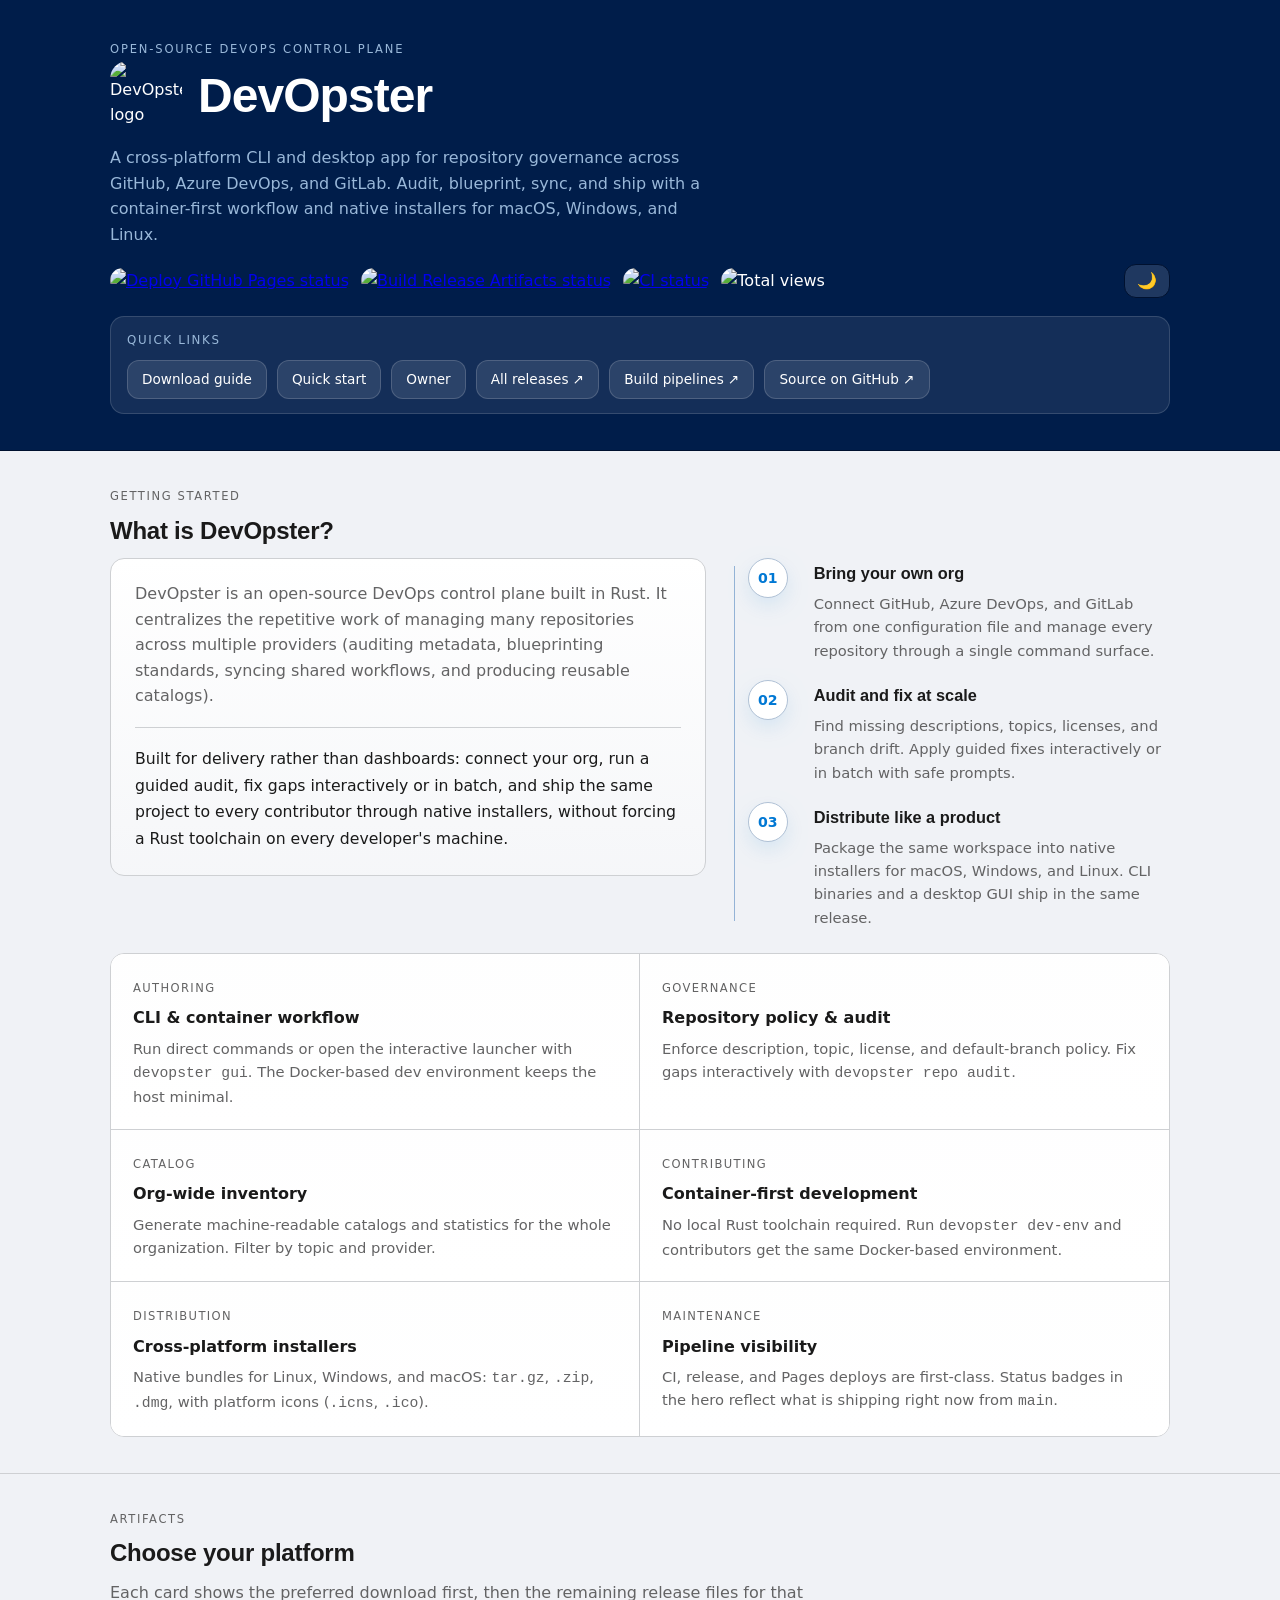
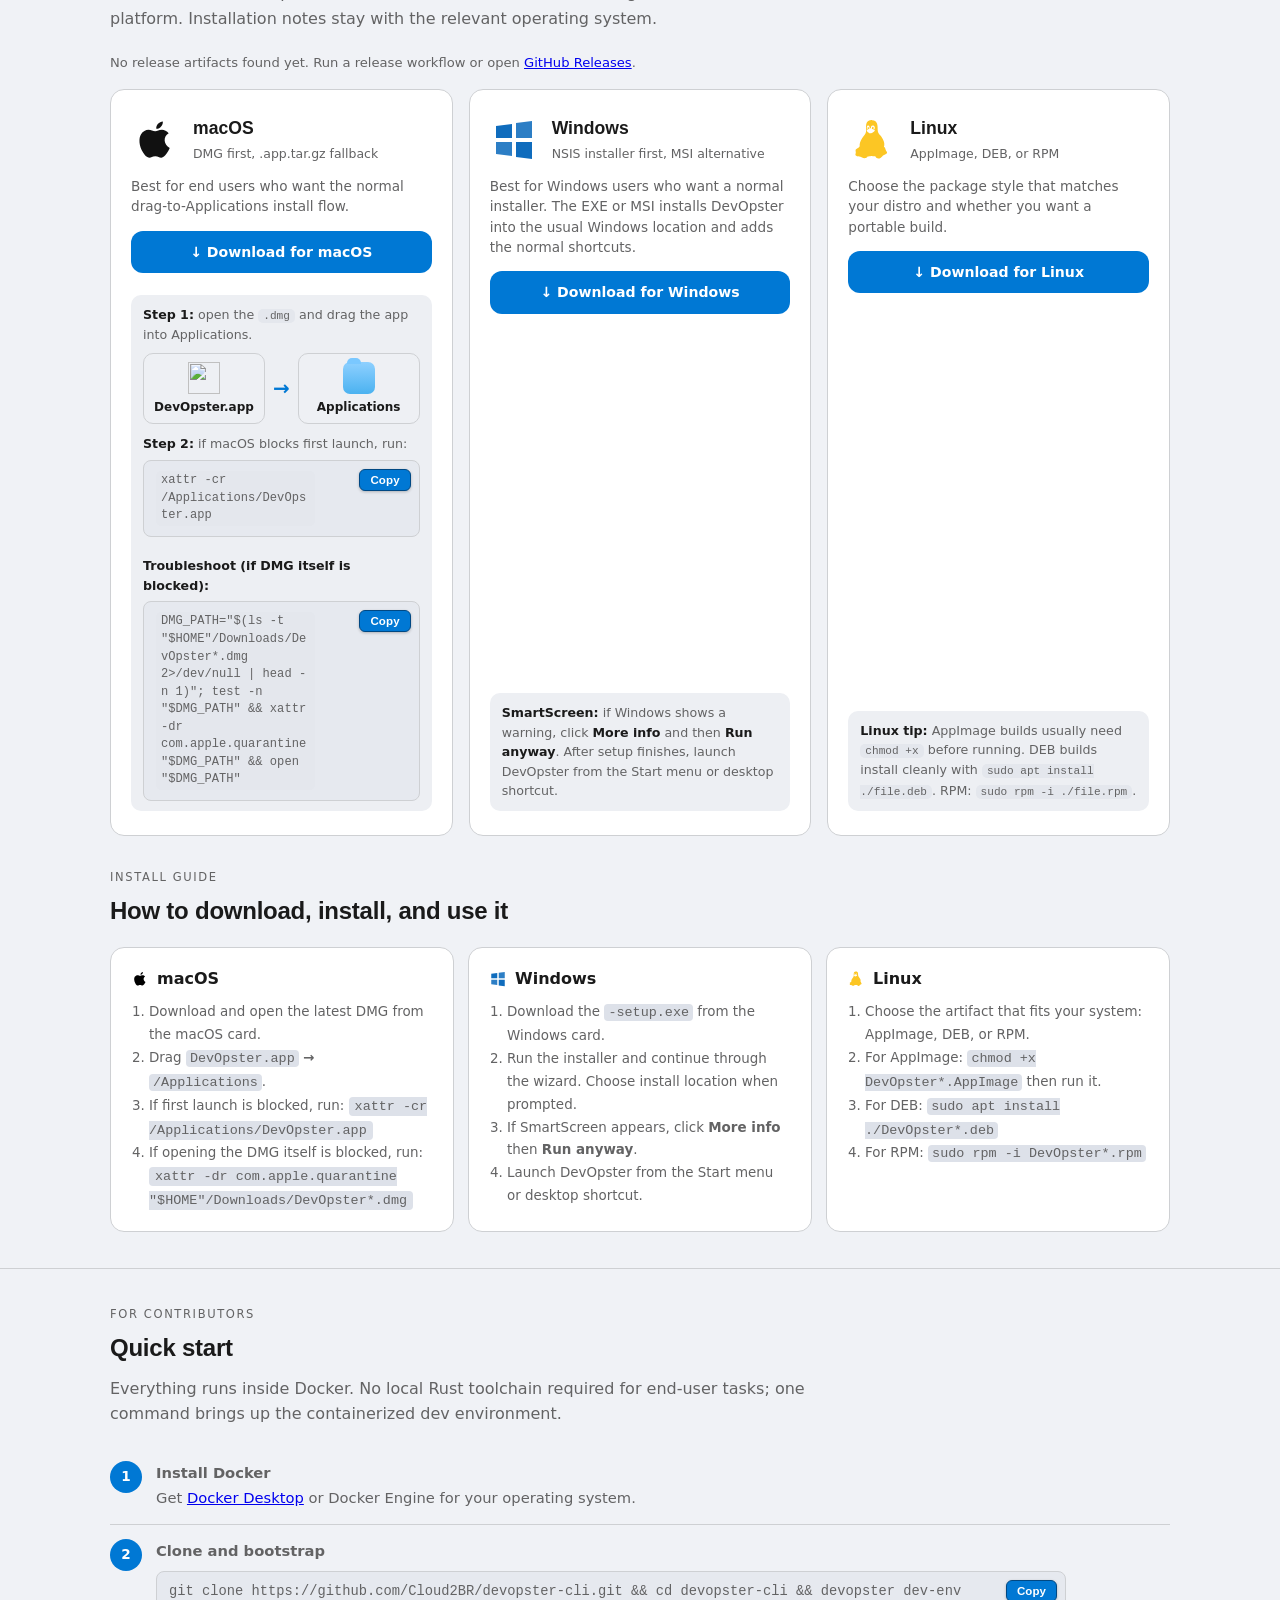
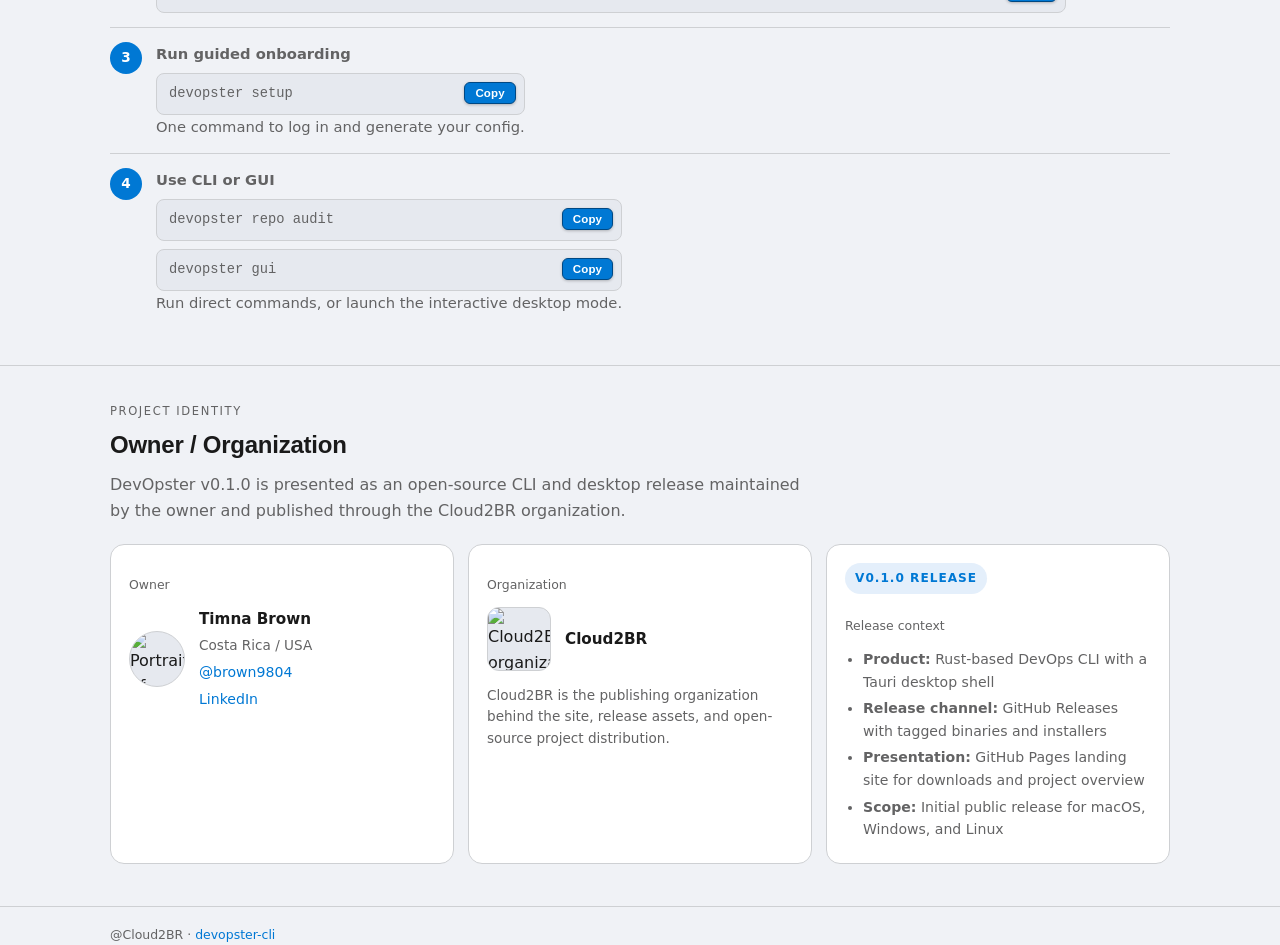
==== docs/index.html @ 37f13819 "docs(installer): prioritize drag-to-Applications flow with arrow and post-install xattr" ====
<!doctype html>
<html lang="en">
  <head>
    <meta charset="UTF-8" />
    <meta name="viewport" content="width=device-width, initial-scale=1.0" />
    <meta name="referrer" content="no-referrer" />
    <meta
      http-equiv="Content-Security-Policy"
      content="default-src 'self'; base-uri 'none'; object-src 'none';
               img-src 'self' https: data:; style-src 'self' 'unsafe-inline';
               script-src 'self' 'unsafe-inline'; connect-src 'self' https:;
               font-src 'self' https://fonts.gstatic.com; frame-ancestors 'none';
               upgrade-insecure-requests"
    />
    <title>DevOpster. Cross-platform DevOps CLI &amp; desktop app</title>
    <meta name="description" content="DevOpster is an open-source cross-platform CLI and desktop app for repository governance across GitHub, Azure DevOps, and GitLab. Audit, blueprint, sync, and ship from one container-first workflow." />
    <meta name="keywords" content="DevOpster, DevOps, CLI, Rust, Tauri, GitHub, Azure DevOps, GitLab, repository governance, Cloud2BR" />
    <meta name="author" content="Cloud2BR" />
    <meta name="theme-color" content="#001d4a" />
    <link rel="canonical" href="https://cloud2br.github.io/devopster-cli/" />

    <!-- Favicons (browser tab, bookmarks, search results) -->
    <link rel="icon" href="assets/icons/favicon.ico" sizes="any" />
    <link rel="icon" type="image/png" sizes="16x16" href="assets/icons/icon-16.png" />
    <link rel="icon" type="image/png" sizes="32x32" href="assets/icons/icon-32.png" />
    <link rel="icon" type="image/png" sizes="192x192" href="assets/icons/icon-192.png" />
    <link rel="icon" type="image/png" sizes="512x512" href="assets/icons/icon-512.png" />
    <link rel="apple-touch-icon" sizes="180x180" href="assets/icons/icon-180.png" />
    <link rel="manifest" href="site.webmanifest" />

    <!-- Open Graph (Facebook, LinkedIn, Slack, Discord, etc.) -->
    <meta property="og:type" content="website" />
    <meta property="og:site_name" content="DevOpster" />
    <meta property="og:title" content="DevOpster, cross-platform DevOps CLI &amp; desktop app" />
    <meta property="og:description" content="Open-source DevOps control plane for repository governance across GitHub, Azure DevOps, and GitLab. CLI + native desktop app." />
    <meta property="og:url" content="https://cloud2br.github.io/devopster-cli/" />
    <meta property="og:image" content="https://cloud2br.github.io/devopster-cli/assets/icons/og-image.png" />
    <meta property="og:image:width" content="1200" />
    <meta property="og:image:height" content="630" />
    <meta property="og:image:alt" content="DevOpster (red lobster mark on deep navy with title and tagline)" />

    <!-- Twitter / X card -->
    <meta name="twitter:card" content="summary_large_image" />
    <meta name="twitter:title" content="DevOpster, cross-platform DevOps CLI &amp; desktop app" />
    <meta name="twitter:description" content="Open-source DevOps control plane for GitHub, Azure DevOps, and GitLab. CLI + native desktop app." />
    <meta name="twitter:image" content="https://cloud2br.github.io/devopster-cli/assets/icons/og-image.png" />

    <link rel="preconnect" href="https://fonts.googleapis.com" />
    <link rel="preconnect" href="https://fonts.gstatic.com" crossorigin />
    <link
      href="https://fonts.googleapis.com/css2?family=Space+Grotesk:wght@400;500;700&family=IBM+Plex+Sans:wght@400;500;600&display=swap"
      rel="stylesheet"
    />
    <script>
      (function () {
        try {
          if (localStorage.getItem('devopsterTheme') === 'dark')
            document.documentElement.setAttribute('data-theme', 'dark');
        } catch (e) {}
      })();
    </script>
    <style>
      /* ── Light theme (default) ── */
      :root {
        color-scheme: light;
        --bg: #f0f2f6;
        --fg: #1a1a1a;
        --link: #0078d4;
        --muted: color-mix(in oklab, var(--fg) 62%, var(--bg));
        --border: color-mix(in oklab, var(--fg) 14%, var(--bg));
        --surface: #e6e9ef;
        --surface2: #dde1e9;
        --card: #ffffff;
        --radius: 12px;
        --radius-lg: 14px;
        --focus: color-mix(in oklab, var(--link) 55%, var(--bg));

        /* Hero, deep navy (DevOpster brand) */
        --hero-bg: #001d4a;
        --hero-fg: #ffffff;
        --hero-muted: #99b8d9;
        --hero-border: #00112f;
      }

      /* ── Dark theme ── */
      html[data-theme="dark"] {
        color-scheme: dark;
        --bg: #0d1117;
        --fg: #e6edf3;
        --link: #58a6ff;
        --border: #30363d;
        --surface: #161b22;
        --surface2: #21262d;
        --card: #161b22;

        --hero-bg: #161b22;
        --hero-fg: #e6edf3;
        --hero-muted: #8b949e;
        --hero-border: #30363d;
      }

      * { box-sizing: border-box; }
      html, body { height: 100%; }

      body {
        margin: 0;
        font-family: "IBM Plex Sans", system-ui, -apple-system, sans-serif;
        background: var(--bg);
        color: var(--fg);
        line-height: 1.6;
      }

      /* ── Layout ── */
      .container {
        max-width: 1100px;
        margin: 0 auto;
        padding: 0 20px;
      }

      /* ── Hero ── */
      .hero {
        background: var(--hero-bg);
        color: var(--hero-fg);
        border-bottom: 1px solid var(--hero-border);
        padding: 40px 0 36px;
      }
      .hero-inner {
        display: flex;
        align-items: center;
        justify-content: space-between;
        gap: 16px;
        flex-wrap: wrap;
      }
      .hero .eyebrow {
        margin: 0;
        text-transform: uppercase;
        letter-spacing: 0.16em;
        font-size: 0.72rem;
        color: var(--hero-muted);
      }
      .hero h1 {
        font-family: "Space Grotesk", sans-serif;
        margin: 8px 0 0;
        font-size: clamp(2rem, 5vw, 3rem);
        letter-spacing: -0.02em;
      }
      .hero-copy {
        margin: 10px 0 0;
        max-width: 60ch;
        color: var(--hero-muted);
        line-height: 1.6;
      }
      .hero-bar {
        display: flex;
        align-items: center;
        gap: 12px;
        margin-top: 16px;
        flex-wrap: wrap;
      }
      .hero-bar .badge-link img {
        height: 18px;
        border-radius: 999px;
      }
      .hero-control-panel {
        margin-top: 18px;
        padding: 14px 16px;
        border: 1px solid color-mix(in oklab, var(--hero-fg) 14%, transparent);
        border-radius: var(--radius-lg);
        background: color-mix(in oklab, var(--hero-fg) 8%, transparent);
      }
      .hero-control-label {
        margin: 0 0 10px;
        font-size: 0.74rem;
        text-transform: uppercase;
        letter-spacing: 0.14em;
        color: var(--hero-muted);
      }
      .hero-control-links {
        display: flex;
        gap: 10px;
        flex-wrap: wrap;
      }
      .hero-control-link {
        display: inline-flex;
        align-items: center;
        gap: 4px;
        padding: 8px 14px;
        border: 1px solid color-mix(in oklab, var(--hero-fg) 16%, transparent);
        border-radius: var(--radius);
        background: color-mix(in oklab, var(--hero-fg) 10%, transparent);
        color: var(--hero-fg);
        text-decoration: none;
        font-weight: 500;
        font-size: 0.85rem;
        transition: border-color 140ms ease, background 140ms ease;
      }
      .hero-control-link:hover {
        border-color: color-mix(in oklab, var(--hero-fg) 32%, transparent);
        background: color-mix(in oklab, var(--hero-fg) 16%, transparent);
      }
      .hero-control-link:focus-visible {
        outline: 2px solid #ffffff;
        outline-offset: 3px;
      }
      .theme-toggle {
        padding: 8px 12px;
        border: 1px solid var(--hero-border);
        border-radius: var(--radius);
        background: color-mix(in oklab, var(--hero-fg) 12%, transparent);
        color: var(--hero-fg);
        cursor: pointer;
        font-size: 16px;
        line-height: 1;
        margin-left: auto;
      }
      .theme-toggle:hover {
        background: color-mix(in oklab, var(--hero-fg) 20%, transparent);
      }

      /* ── Sections ── */
      section { padding: 36px 0; }
      section + section { border-top: 1px solid var(--border); }
      .section-kicker {
        text-transform: uppercase;
        letter-spacing: 0.14em;
        font-size: 0.72rem;
        color: var(--muted);
        margin: 0 0 6px;
      }
      section h2 {
        font-family: "Space Grotesk", sans-serif;
        margin: 0 0 8px;
        font-size: 1.5rem;
        letter-spacing: -0.01em;
      }
      section h3 {
        font-family: "Space Grotesk", sans-serif;
        margin: 20px 0 6px;
        font-size: 1.1rem;
      }
      .section-copy {
        color: var(--muted);
        max-width: 70ch;
        margin: 0 0 20px;
      }

      /* ── Capability list ── */
      .story-shell {
        display: grid;
        grid-template-columns: minmax(0, 1.15fr) minmax(300px, 0.85fr);
        gap: 24px;
        align-items: start;
        margin-bottom: 24px;
      }
      .story-intro {
        border: 1px solid var(--border);
        border-radius: var(--radius-lg);
        background: linear-gradient(180deg, var(--card), color-mix(in oklab, var(--surface) 38%, var(--card)));
        padding: 22px 24px;
      }
      .story-copy { margin: 0; max-width: none; font-size: 1rem; }
      .story-emphasis {
        margin: 18px 0 0;
        padding-top: 18px;
        border-top: 1px solid var(--border);
        color: var(--fg);
        font-size: 0.98rem;
        line-height: 1.7;
      }
      .story-rail {
        position: relative;
        display: grid;
        gap: 18px;
        padding-left: 18px;
      }
      .story-rail::before {
        content: "";
        position: absolute;
        left: 4px;
        top: 8px;
        bottom: 8px;
        width: 1px;
        background: color-mix(in oklab, var(--link) 35%, var(--border));
      }
      .story-step {
        display: grid;
        grid-template-columns: 52px minmax(0, 1fr);
        gap: 14px;
        align-items: start;
      }
      .story-step-number {
        position: relative;
        z-index: 1;
        width: 40px;
        height: 40px;
        border-radius: 999px;
        display: inline-flex;
        align-items: center;
        justify-content: center;
        background: var(--card);
        border: 1px solid color-mix(in oklab, var(--link) 18%, var(--border));
        color: var(--link);
        font-weight: 700;
        font-size: 0.88rem;
        box-shadow: 0 8px 18px color-mix(in oklab, var(--link) 10%, transparent);
      }
      .story-step h3 {
        margin: 2px 0 6px;
        font-family: "Space Grotesk", sans-serif;
        font-size: 1.02rem;
      }
      .story-step p {
        margin: 0;
        color: var(--muted);
        font-size: 0.92rem;
        line-height: 1.58;
      }
      .capability-ledger {
        display: grid;
        grid-template-columns: repeat(2, minmax(0, 1fr));
        border: 1px solid var(--border);
        border-radius: var(--radius-lg);
        background: var(--card);
        overflow: hidden;
      }
      .ledger-item {
        padding: 20px 22px;
        min-width: 0;
        background: linear-gradient(180deg, color-mix(in oklab, var(--card) 96%, var(--surface)), var(--card));
      }
      .ledger-item:nth-child(odd) { border-right: 1px solid var(--border); }
      .ledger-item:nth-child(n+3) { border-top: 1px solid var(--border); }
      .ledger-kicker {
        display: inline-block;
        margin-bottom: 8px;
        font-size: 0.72rem;
        text-transform: uppercase;
        letter-spacing: 0.12em;
        color: var(--muted);
      }
      .ledger-item strong { display: block; font-size: 1rem; margin-bottom: 6px; }
      .ledger-item p {
        margin: 0;
        color: var(--muted);
        font-size: 0.92rem;
        line-height: 1.58;
      }

      /* ── Getting started steps ── */
      .steps {
        counter-reset: step;
        list-style: none;
        padding: 0;
        margin: 0;
      }
      .steps li {
        counter-increment: step;
        display: flex;
        gap: 14px;
        align-items: flex-start;
        padding: 14px 0;
      }
      .steps li + li { border-top: 1px solid var(--border); }
      .steps li::before {
        content: counter(step);
        flex-shrink: 0;
        width: 32px;
        height: 32px;
        display: flex;
        align-items: center;
        justify-content: center;
        border-radius: 999px;
        background: var(--link);
        color: #fff;
        font-weight: 700;
        font-size: 0.85rem;
      }
      .step-content strong { display: block; margin-bottom: 2px; }
      .step-content { color: var(--muted); font-size: 0.92rem; }
      .step-content code {
        background: var(--surface);
        padding: 2px 6px;
        border-radius: 6px;
        font-size: 0.88em;
      }

      /* Copy-command block */
      .copy-cmd {
        position: relative;
        margin-top: 8px;
        width: 100%;
        max-width: 100%;
        box-sizing: border-box;
        background: var(--surface);
        border: 1px solid var(--border);
        border-radius: 8px;
        padding: 10px 104px 10px 12px;
        font-family: "JetBrains Mono", ui-monospace, SFMono-Regular, Menlo, Consolas, monospace;
        font-size: 0.86rem;
        line-height: 1.45;
        color: var(--ink);
        overflow: hidden;
        white-space: normal;
      }
      .copy-cmd code {
        background: transparent;
        padding: 0;
        font: inherit;
        color: inherit;
        white-space: normal;
        overflow-wrap: anywhere;
        word-break: break-word;
      }
      .copy-cmd .copy-btn {
        position: absolute;
        top: 8px;
        right: 8px;
        z-index: 2;
        background: var(--link);
        color: #ffffff;
        border: 1px solid color-mix(in oklab, var(--link) 70%, #000);
        box-shadow: 0 1px 3px rgba(0, 0, 0, 0.24);
        padding: 4px 10px;
        font-size: 0.72rem;
        font-weight: 600;
        letter-spacing: 0.01em;
        border-radius: 6px;
        cursor: pointer;
        transition: background 0.15s ease, border-color 0.15s ease;
      }
      .copy-cmd .copy-btn:hover { background: var(--accent, #e31b23); border-color: color-mix(in oklab, var(--accent, #e31b23) 72%, #000); color: #fff; }
      .copy-cmd .copy-btn.copied { background: #1f8a3d; color: #fff; }

      /* ── Download section ── */
      .platform-grid {
        display: grid;
        grid-template-columns: repeat(3, minmax(0, 1fr));
        gap: 16px;
      }
      .platform-grid > * { min-width: 0; }
      .platform-card {
        border: 1px solid var(--border);
        border-radius: var(--radius-lg);
        background: var(--card);
        padding: 24px 20px;
        text-align: left;
        color: var(--fg);
        display: flex;
        flex-direction: column;
        min-width: 0;
        transition: border-color 140ms ease, box-shadow 140ms ease;
      }
      .platform-card:hover {
        border-color: var(--link);
        box-shadow: 0 4px 16px color-mix(in oklab, var(--link) 18%, transparent);
      }
      .platform-card-header {
        display: flex;
        align-items: flex-start;
        gap: 14px;
        margin-bottom: 12px;
      }
      .platform-icon {
        width: 48px;
        height: 48px;
        flex-shrink: 0;
        display: flex;
        align-items: center;
        justify-content: center;
        margin-top: 2px;
      }
      .platform-icon svg { width: 100%; height: 100%; display: block; }
      .platform-icon img { width: 100%; height: 100%; display: block; object-fit: contain; }
      .platform-icon--macos { color: #111111; }
      .platform-icon--windows { color: #0f6cbd; }
      .platform-icon--linux { color: #fcc624; }
      .inline-platform-icon {
        width: 18px;
        height: 18px;
        display: inline-flex;
        align-items: center;
        justify-content: center;
        flex-shrink: 0;
      }
      .inline-platform-icon svg,
      .inline-platform-icon img {
        width: 100%;
        height: 100%;
        display: block;
        object-fit: contain;
      }
      .inline-platform-icon--macos { color: #000000; }
      .inline-platform-icon--windows { color: #0f6cbd; }
      .inline-platform-icon--linux { color: #fcc624; }
      .drag-flow {
        margin: 8px 0 10px;
        display: grid;
        grid-template-columns: minmax(0, 1fr) auto minmax(0, 1fr);
        gap: 8px;
        align-items: center;
      }
      .drag-node {
        border: 1px solid var(--border);
        border-radius: 10px;
        background: color-mix(in oklab, var(--surface) 68%, var(--card));
        padding: 8px;
        text-align: center;
      }
      .drag-node img,
      .drag-node .drag-folder {
        width: 32px;
        height: 32px;
        margin: 0 auto 6px;
        display: block;
      }
      .drag-folder {
        border-radius: 7px;
        background: linear-gradient(180deg, #8ed0ff 0%, #4bb2f0 100%);
        position: relative;
      }
      .drag-folder::before {
        content: "";
        position: absolute;
        top: -4px;
        left: 4px;
        width: 14px;
        height: 6px;
        border-radius: 5px 5px 0 0;
        background: #7ac8ff;
      }
      .drag-label {
        display: block;
        color: var(--fg);
        font-size: 0.75rem;
        font-weight: 600;
        line-height: 1.3;
      }
      .drag-arrow {
        font-size: 1.25rem;
        color: var(--link);
        font-weight: 700;
        user-select: none;
      }
      .platform-card-title { flex: 1; min-width: 0; }
      .platform-card-title h3 { margin: 0 0 2px; font-size: 1.1rem; }
      .platform-subtitle {
        color: var(--muted);
        font-size: 0.78rem;
        margin: 0;
        font-weight: 500;
      }
      .platform-desc {
        color: var(--muted);
        font-size: 0.85rem;
        margin: 0 0 14px;
        line-height: 1.5;
      }
      .download-label {
        display: flex;
        align-items: center;
        justify-content: center;
        gap: 6px;
        padding: 10px 16px;
        border-radius: var(--radius);
        background: var(--link);
        color: #ffffff;
        font-weight: 600;
        font-size: 0.88rem;
        text-decoration: none;
        width: 100%;
        box-sizing: border-box;
        margin-bottom: 10px;
      }
      .download-label:focus-visible {
        outline: 2px solid var(--link);
        outline-offset: 3px;
      }
      .asset-files {
        display: grid;
        gap: 6px;
        margin-bottom: 12px;
      }
      .asset-row {
        display: flex;
        align-items: center;
        justify-content: space-between;
        gap: 10px;
        border-radius: 8px;
        background: color-mix(in oklab, var(--surface) 72%, var(--card));
        padding: 8px 12px;
        font-size: 0.82rem;
      }
      .asset-row a {
        color: var(--link);
        text-decoration: none;
        font-weight: 500;
        overflow-wrap: anywhere;
      }
      .asset-row a:hover { text-decoration: underline; }
      .asset-size {
        color: var(--muted);
        flex-shrink: 0;
        font-variant-numeric: tabular-nums;
        font-size: 0.78rem;
      }
      .asset-empty {
        border-radius: 8px;
        background: color-mix(in oklab, var(--surface) 72%, var(--card));
        padding: 8px 12px;
        font-size: 0.8rem;
        color: var(--muted);
      }
      .platform-tip {
        margin: auto 0 0;
        padding: 10px 12px;
        border-radius: 10px;
        background: color-mix(in oklab, var(--surface) 72%, var(--card));
        color: var(--muted);
        font-size: 0.79rem;
        line-height: 1.55;
      }
      .platform-tip strong { color: var(--fg); }
      .platform-tip code {
        background: color-mix(in oklab, var(--surface2) 80%, var(--card));
        padding: 1px 5px;
        border-radius: 5px;
        font-size: 0.88em;
      }
      /* legacy .platform-note kept for compat */
      .platform-note { display: none; }
      .platform-note .copy-cmd {
        width: 100%;
        box-sizing: border-box;
        overflow: hidden;
        white-space: normal;
      }
      .platform-note .copy-cmd code {
        white-space: normal;
      }

      /* ── Identity section ── */
      .identity-section {
        padding: 36px 0 42px;
        border-top: 1px solid var(--border);
      }
      .identity-header { margin-bottom: 20px; }
      .identity-copy {
        color: var(--muted);
        max-width: 70ch;
        margin: 6px 0 0;
      }
      .identity-chip {
        display: inline-flex;
        align-items: center;
        gap: 6px;
        padding: 6px 10px;
        border-radius: 999px;
        background: color-mix(in oklab, var(--link) 12%, var(--card));
        color: var(--link);
        font-size: 0.76rem;
        font-weight: 700;
        letter-spacing: 0.08em;
        text-transform: uppercase;
        margin-bottom: 10px;
      }
      .identity-grid {
        display: grid;
        grid-template-columns: repeat(auto-fill, minmax(280px, 1fr));
        gap: 14px;
      }
      .identity-card {
        border: 1px solid var(--border);
        border-radius: var(--radius-lg);
        background: var(--card);
        padding: 18px;
      }
      .identity-label {
        font-size: 0.78rem;
        color: var(--muted);
        margin-bottom: 12px;
      }
      .identity-row {
        display: flex;
        align-items: center;
        gap: 14px;
      }
      .identity-avatar {
        width: 56px;
        height: 56px;
        border-radius: 999px;
        border: 1px solid var(--border);
        background: var(--surface);
        flex-shrink: 0;
      }
      .identity-avatar-org {
        width: 64px;
        height: 64px;
        border-radius: var(--radius);
      }
      .identity-links {
        display: flex;
        flex-direction: column;
        gap: 4px;
        min-width: 0;
      }
      .identity-name { font-weight: 600; font-size: 0.95rem; }
      .identity-note { color: var(--muted); font-size: 0.85rem; }
      .identity-links a {
        color: var(--link);
        text-decoration: none;
        font-size: 0.88rem;
      }
      .identity-links a:hover { text-decoration: underline; }
      .identity-rail {
        display: flex;
        align-items: center;
        gap: 14px;
        margin-bottom: 10px;
      }
      .identity-org-link {
        font-weight: 600;
        color: var(--fg);
        text-decoration: none;
        font-size: 0.95rem;
      }
      .identity-org-link:hover { text-decoration: underline; }
      .identity-list {
        margin: 8px 0 0;
        padding-left: 18px;
        color: var(--muted);
        font-size: 0.88rem;
      }
      .identity-list li { margin-bottom: 4px; }

      /* ── Footer ── */
      .footer {
        border-top: 1px solid var(--border);
        padding: 14px 0;
      }
      .footer-meta {
        color: var(--muted);
        font-size: 0.78rem;
      }

      /* ── Responsive ── */
      @media (max-width: 768px) {
        .story-shell { grid-template-columns: 1fr; }
        .capability-ledger { grid-template-columns: 1fr; }
        .ledger-item:nth-child(odd) { border-right: 0; }
        .ledger-item:nth-child(n+3) { border-top: 0; }
        .ledger-item + .ledger-item { border-top: 1px solid var(--border); }
        .platform-grid { grid-template-columns: 1fr; }
        .identity-grid { grid-template-columns: 1fr; }
        .hero h1 { font-size: 1.8rem; }
      }

      @media (min-width: 769px) and (max-width: 1040px) {
        .story-shell { grid-template-columns: 1fr; }
      }

      @media (prefers-reduced-motion: reduce) {
        .platform-card, .hero-control-link { transition: none; }
        .platform-card:hover { transform: none; }
      }
    </style>
  </head>
  <body>
    <!-- ── Hero ── -->
    <header class="hero">
      <div class="container">
        <p class="eyebrow">Open-source DevOps control plane</p>
        <div class="hero-inner">
          <div>
            <div style="display:flex;align-items:center;gap:16px;">
              <img src="assets/devopster-icon.png" alt="DevOpster logo" width="72" height="72" style="border-radius:18px;flex-shrink:0;" />
              <h1 style="margin:0;">DevOpster</h1>
            </div>
            <p class="hero-copy">
              A cross-platform CLI and desktop app for repository governance across
              GitHub, Azure DevOps, and GitLab. Audit, blueprint, sync, and ship with a
              container-first workflow and native installers for macOS, Windows, and Linux.
            </p>
          </div>
        </div>
        <div class="hero-bar">
          <a class="badge-link" href="https://github.com/Cloud2BR/devopster-cli/actions/workflows/deploy-pages.yml" target="_blank" rel="noopener noreferrer">
            <img src="https://github.com/Cloud2BR/devopster-cli/actions/workflows/deploy-pages.yml/badge.svg?branch=main" alt="Deploy GitHub Pages status" loading="lazy" />
          </a>
          <a class="badge-link" href="https://github.com/Cloud2BR/devopster-cli/actions/workflows/release-artifacts.yml" target="_blank" rel="noopener noreferrer">
            <img src="https://github.com/Cloud2BR/devopster-cli/actions/workflows/release-artifacts.yml/badge.svg?branch=main" alt="Build Release Artifacts status" loading="lazy" />
          </a>
          <a class="badge-link" href="https://github.com/Cloud2BR/devopster-cli/actions/workflows/ci.yml" target="_blank" rel="noopener noreferrer">
            <img src="https://github.com/Cloud2BR/devopster-cli/actions/workflows/ci.yml/badge.svg?branch=main" alt="CI status" loading="lazy" />
          </a>
          <!-- START BADGE -->
          <span class="badge-link"><img src="https://img.shields.io/badge/Total%20views-278-limegreen" alt="Total views" loading="lazy" /></span>
          <!-- END BADGE -->
          <button id="theme-toggle" class="theme-toggle" type="button" aria-label="Toggle dark mode" title="Toggle dark mode">🌙</button>
        </div>
        <div class="hero-control-panel" aria-label="DevOpster quick links">
          <p class="hero-control-label">Quick links</p>
          <div class="hero-control-links">
            <a class="hero-control-link" href="#download">Download guide</a>
            <a class="hero-control-link" href="#quickstart">Quick start</a>
            <a class="hero-control-link" href="#identity">Owner</a>
            <a class="hero-control-link" href="https://github.com/Cloud2BR/devopster-cli/releases" target="_blank" rel="noopener noreferrer">All releases ↗</a>
            <a class="hero-control-link" href="https://github.com/Cloud2BR/devopster-cli/actions" target="_blank" rel="noopener noreferrer">Build pipelines ↗</a>
            <a class="hero-control-link" href="https://github.com/Cloud2BR/devopster-cli" target="_blank" rel="noopener noreferrer">Source on GitHub ↗</a>
          </div>
        </div>
      </div>
    </header>

    <main>
      <!-- ── What is DevOpster ── -->
      <section>
        <div class="container">
          <p class="section-kicker">Getting started</p>
          <h2>What is DevOpster?</h2>
          <div class="story-shell">
            <div class="story-intro">
              <p class="section-copy story-copy">
                DevOpster is an open-source DevOps control plane built in Rust. It
                centralizes the repetitive work of managing many repositories across
                multiple providers (auditing metadata, blueprinting standards, syncing
                shared workflows, and producing reusable catalogs).
              </p>
              <p class="story-emphasis">
                Built for delivery rather than dashboards: connect your org, run a guided
                audit, fix gaps interactively or in batch, and ship the same project to
                every contributor through native installers, without forcing a Rust
                toolchain on every developer's machine.
              </p>
            </div>

            <div class="story-rail" aria-label="DevOpster workflow">
              <article class="story-step">
                <span class="story-step-number">01</span>
                <div>
                  <h3>Bring your own org</h3>
                  <p>Connect GitHub, Azure DevOps, and GitLab from one configuration file and manage every repository through a single command surface.</p>
                </div>
              </article>
              <article class="story-step">
                <span class="story-step-number">02</span>
                <div>
                  <h3>Audit and fix at scale</h3>
                  <p>Find missing descriptions, topics, licenses, and branch drift. Apply guided fixes interactively or in batch with safe prompts.</p>
                </div>
              </article>
              <article class="story-step">
                <span class="story-step-number">03</span>
                <div>
                  <h3>Distribute like a product</h3>
                  <p>Package the same workspace into native installers for macOS, Windows, and Linux. CLI binaries and a desktop GUI ship in the same release.</p>
                </div>
              </article>
            </div>
          </div>

          <div class="capability-ledger" aria-label="DevOpster capabilities">
            <article class="ledger-item">
              <span class="ledger-kicker">Authoring</span>
              <strong>CLI &amp; container workflow</strong>
              <p>Run direct commands or open the interactive launcher with <code>devopster gui</code>. The Docker-based dev environment keeps the host minimal.</p>
            </article>
            <article class="ledger-item">
              <span class="ledger-kicker">Governance</span>
              <strong>Repository policy &amp; audit</strong>
              <p>Enforce description, topic, license, and default-branch policy. Fix gaps interactively with <code>devopster repo audit</code>.</p>
            </article>
            <article class="ledger-item">
              <span class="ledger-kicker">Catalog</span>
              <strong>Org-wide inventory</strong>
              <p>Generate machine-readable catalogs and statistics for the whole organization. Filter by topic and provider.</p>
            </article>
            <article class="ledger-item">
              <span class="ledger-kicker">Contributing</span>
              <strong>Container-first development</strong>
              <p>No local Rust toolchain required. Run <code>devopster dev-env</code> and contributors get the same Docker-based environment.</p>
            </article>
            <article class="ledger-item">
              <span class="ledger-kicker">Distribution</span>
              <strong>Cross-platform installers</strong>
              <p>Native bundles for Linux, Windows, and macOS: <code>tar.gz</code>, <code>.zip</code>, <code>.dmg</code>, with platform icons (<code>.icns</code>, <code>.ico</code>).</p>
            </article>
            <article class="ledger-item">
              <span class="ledger-kicker">Maintenance</span>
              <strong>Pipeline visibility</strong>
              <p>CI, release, and Pages deploys are first-class. Status badges in the hero reflect what is shipping right now from <code>main</code>.</p>
            </article>
          </div>
        </div>
      </section>

      <!-- ── Download installers ── -->
      <section id="download">
        <div class="container">
          <p class="section-kicker">Artifacts</p>
          <h2>Choose your platform</h2>
          <p class="section-copy">
            Each card shows the preferred download first, then the remaining release files for that platform.
            Installation notes stay with the relevant operating system.
          </p>
          <p id="release-status" style="font-size:0.82rem;color:var(--muted);margin:0 0 16px;"></p>

          <div class="platform-grid">
            <!-- macOS -->
            <article class="platform-card" aria-label="DevOpster macOS download">
              <div class="platform-card-header">
                <span class="platform-icon platform-icon--macos" aria-hidden="true">
                  <svg viewBox="0 0 48 48" fill="none" xmlns="http://www.w3.org/2000/svg" aria-label="Apple">
                    <title>Apple</title>
                    <path d="M30.085 10.5C28.96 11.875 27.12 12.942 25.28 12.792C25.042 10.993 25.955 9.128 27.019 7.86C28.195 6.46 30.215 5.479 31.84 5.4C31.982 7.291 31.298 9.08 30.085 10.5Z" fill="currentColor"/>
                    <path d="M38.722 31.918C37.896 33.781 37.502 34.612 36.438 36.304C34.954 38.667 32.861 41.615 30.259 41.641C27.953 41.661 27.357 40.131 24.228 40.15C21.099 40.168 20.445 41.669 18.139 41.646C15.537 41.62 13.555 38.958 12.072 36.595C7.923 29.975 7.487 22.21 10.048 18.264C11.868 15.46 14.742 13.814 17.441 13.814C20.192 13.814 21.924 15.337 24.195 15.337C26.398 15.337 27.74 13.81 30.926 13.81C33.331 13.81 35.877 15.119 37.691 17.374C31.743 20.633 32.708 29.17 38.722 31.918Z" fill="currentColor"/>
                  </svg>
                </span>
                <div class="platform-card-title">
                  <h3>macOS</h3>
                  <p class="platform-subtitle">DMG first, .app.tar.gz fallback</p>
                </div>
              </div>
              <p class="platform-desc">Best for end users who want the normal drag-to-Applications install flow.</p>
              <a class="download-label" id="dl-btn-macos" href="https://github.com/Cloud2BR/devopster-cli/releases/latest" target="_blank" rel="noopener noreferrer" aria-label="Download DevOpster for macOS">↓ Download for macOS</a>
              <div class="asset-files" id="assets-macos"></div>
              <p class="platform-tip">
                <strong>Step 1:</strong> open the <code>.dmg</code> and drag the app into Applications.
                <span class="drag-flow" aria-hidden="true">
                  <span class="drag-node"><img src="assets/icons/icon-192.png" alt="" loading="lazy"/><span class="drag-label">DevOpster.app</span></span>
                  <span class="drag-arrow">→</span>
                  <span class="drag-node"><span class="drag-folder"></span><span class="drag-label">Applications</span></span>
                </span>
                <strong>Step 2:</strong> if macOS blocks first launch, run:
                <span class="copy-cmd" style="display:flex;align-items:center;gap:8px;margin-top:6px;"><code>xattr -cr /Applications/DevOpster.app</code><button type="button" class="copy-btn" data-copy='xattr -cr /Applications/DevOpster.app'>Copy</button></span>
                <br/><strong>Troubleshoot (if DMG itself is blocked):</strong>
                <span class="copy-cmd" style="display:flex;align-items:center;gap:8px;margin-top:6px;"><code>DMG_PATH="$(ls -t "$HOME"/Downloads/DevOpster*.dmg 2>/dev/null | head -n 1)"; test -n "$DMG_PATH" &amp;&amp; xattr -dr com.apple.quarantine "$DMG_PATH" &amp;&amp; open "$DMG_PATH"</code><button type="button" class="copy-btn" data-copy='DMG_PATH="$(ls -t "$HOME"/Downloads/DevOpster*.dmg 2>/dev/null | head -n 1)"; test -n "$DMG_PATH" && xattr -dr com.apple.quarantine "$DMG_PATH" && open "$DMG_PATH"'>Copy</button></span>
              </p>
            </article>

            <!-- Windows -->
            <article class="platform-card" aria-label="DevOpster Windows download">
              <div class="platform-card-header">
                <span class="platform-icon platform-icon--windows" aria-hidden="true">
                  <svg viewBox="0 0 48 48" fill="none" xmlns="http://www.w3.org/2000/svg" aria-label="Windows">
                    <title>Windows</title>
                    <path d="M6 10L22 8V22H6V10Z" fill="currentColor"/>
                    <path d="M26 7L42 5V22H26V7Z" fill="currentColor" opacity="0.88"/>
                    <path d="M6 26H22V40L6 38V26Z" fill="currentColor" opacity="0.88"/>
                    <path d="M26 26H42V43L26 41V26Z" fill="currentColor"/>
                  </svg>
                </span>
                <div class="platform-card-title">
                  <h3>Windows</h3>
                  <p class="platform-subtitle">NSIS installer first, MSI alternative</p>
                </div>
              </div>
              <p class="platform-desc">Best for Windows users who want a normal installer. The EXE or MSI installs DevOpster into the usual Windows location and adds the normal shortcuts.</p>
              <a class="download-label" id="dl-btn-windows" href="https://github.com/Cloud2BR/devopster-cli/releases/latest" target="_blank" rel="noopener noreferrer" aria-label="Download DevOpster for Windows">↓ Download for Windows</a>
              <div class="asset-files" id="assets-windows"></div>
              <p class="platform-tip">
                <strong>SmartScreen:</strong> if Windows shows a warning, click <strong>More info</strong> and then <strong>Run anyway</strong>. After setup finishes, launch DevOpster from the Start menu or desktop shortcut.
              </p>
            </article>

            <!-- Linux -->
            <article class="platform-card" aria-label="DevOpster Linux download">
              <div class="platform-card-header">
                <span class="platform-icon platform-icon--linux" aria-hidden="true">
                  <svg viewBox="0 0 48 48" fill="none" xmlns="http://www.w3.org/2000/svg" aria-label="Linux">
                    <title>Linux</title>
                    <path d="M25.008 0c-.31 0-.632.015-.958.043-8.451.674-6.209 9.716-6.34 12.727-.15 2.185-.598 3.955-2.096 6.088-1.77 2.102-4.255 5.502-5.432 9.042-.557 1.662-.82 3.365-.573 4.973a.814.814 0 00-.219.272c-.519.536-.9 1.198-1.326 1.677-.397.397-.969.534-1.594.8-.627.272-1.317.54-1.728 1.36-.181.378-.272.788-.263 1.204 0 .397.052.8.11 1.072.116.798.232 1.456.08 1.938-.498 1.36-.559 2.29-.211 2.969.348.667 1.07.94 1.88 1.202 1.62.4 3.82.27 5.547 1.2 1.853.932 3.733 1.34 5.233.94 1.052-.232 1.94-.928 2.416-1.892 1.173-.006 2.46-.538 4.52-.668 1.397-.116 3.144.534 5.155.4.048.268.126.396.228.666l.006.006c.78 1.556 2.226 2.264 3.767 2.142 1.541-.12 3.184-1.072 4.514-2.612 1.263-1.53 3.365-2.168 4.756-3.005.696-.398 1.259-.938 1.299-1.706.046-.8-.4-1.622-1.428-2.752v-.194l-.006-.006c-.34-.4-.5-1.07-.676-1.852-.17-.802-.364-1.572-.984-2.092h-.006c-.118-.108-.246-.134-.376-.272a.714.714 0 00-.38-.128c.862-2.556.528-5.1-.346-7.388-1.066-2.82-2.93-5.276-4.35-6.966-1.593-2.01-3.153-3.914-3.12-6.736.053-4.304.473-12.266-7.09-12.278zm1.058 6.81h.025c.426 0 .793.125 1.168.396.38.27.66.664.876 1.066.21.518.315.918.332 1.448 0-.04.013-.08.013-.12v.21a.172.172 0 01-.008-.042l-.007-.048a3.614 3.614 0 01-.3 1.412 1.906 1.906 0 01-.426.67.71.71 0 00-.176-.086c-.208-.09-.396-.128-.568-.266a2.624 2.624 0 00-.44-.132c.1-.12.291-.266.366-.396.106-.256.164-.528.176-.804v-.04a2.42 2.42 0 00-.123-.8c-.09-.268-.202-.4-.366-.666-.167-.132-.334-.264-.534-.264h-.032c-.186 0-.352.06-.523.264a1.6 1.6 0 00-.41.668 2.36 2.36 0 00-.18.8v.038c.004.178.016.358.04.534-.385-.134-.875-.27-1.214-.404a3.27 3.27 0 01-.036-.4v-.04a3.544 3.544 0 01.3-1.536c.165-.44.464-.812.86-1.066a1.97 1.97 0 011.188-.4zm-5.924.118h.073c.283 0 .54.096.797.27.292.258.528.576.688.93.18.398.281.8.305 1.334v.008c.015.268.012.4-.004.532v.16c-.06.014-.111.036-.166.048-.303.11-.547.27-.786.4.024-.18.026-.36.006-.534v-.03c-.025-.266-.08-.4-.164-.666a1.226 1.226 0 00-.333-.534.496.496 0 00-.365-.128h-.042c-.142.012-.261.08-.372.264a1.104 1.104 0 00-.24.54 1.89 1.89 0 00-.046.66v.03c.024.27.074.4.16.668.092.268.196.4.333.536.02.018.041.036.068.048-.14.114-.233.14-.352.272a.608.608 0 01-.262.136 5.24 5.24 0 01-.55-.804 3.544 3.544 0 01-.31-1.334 3.518 3.518 0 01.16-1.336 2.86 2.86 0 01.566-1.07c.255-.266.521-.4.836-.4zm2.74 3.412c.663 0 1.465.13 2.43.798.587.4 1.047.538 2.104.936h.006c.51.272.809.532.956.798v-.262a1.142 1.142 0 01.032.94c-.246.62-1.031 1.286-2.124 1.684v.004c-.535.271-1.001.667-1.55.93-.551.271-1.175.584-2.024.533a2.278 2.278 0 01-.895-.133 3.57 3.57 0 01-.644-.396c-.39-.27-.726-.664-1.224-.93v-.01h-.01c-.798-.491-1.232-1.023-1.372-1.42-.14-.537-.01-.94.386-1.2.448-.27.76-.542.966-.672.208-.148.286-.204.352-.262h.004v-.006c.337-.404.872-.94 1.677-1.202.277-.072.587-.13.932-.13z" fill="currentColor" transform="translate(4,4) scale(0.8)"/>
                  </svg>
                </span>
                <div class="platform-card-title">
                  <h3>Linux</h3>
                  <p class="platform-subtitle">AppImage, DEB, or RPM</p>
                </div>
              </div>
              <p class="platform-desc">Choose the package style that matches your distro and whether you want a portable build.</p>
              <a class="download-label" id="dl-btn-linux" href="https://github.com/Cloud2BR/devopster-cli/releases/latest" target="_blank" rel="noopener noreferrer" aria-label="Download DevOpster for Linux">↓ Download for Linux</a>
              <div class="asset-files" id="assets-linux"></div>
              <p class="platform-tip">
                <strong>Linux tip:</strong> AppImage builds usually need <code>chmod +x</code> before running. DEB builds install cleanly with <code>sudo apt install ./file.deb</code>. RPM: <code>sudo rpm -i ./file.rpm</code>.
              </p>
            </article>
          </div>

          <!-- Install guide -->
          <div style="margin-top:32px;">
            <p class="section-kicker">Install Guide</p>
            <h2 style="margin:4px 0 8px;">How to download, install, and use it</h2>
            <div style="display:grid;grid-template-columns:repeat(auto-fill,minmax(280px,1fr));gap:14px;margin-top:16px;">
              <div style="border:1px solid var(--border);border-radius:var(--radius-lg);background:var(--card);padding:18px 20px;">
                <p style="font-weight:700;margin:0 0 10px;display:flex;align-items:center;gap:8px;">
                  <span class="inline-platform-icon inline-platform-icon--macos" aria-hidden="true">
                    <svg viewBox="0 0 48 48" fill="none" xmlns="http://www.w3.org/2000/svg" aria-label="Apple">
                      <title>Apple</title>
                      <path d="M30.085 10.5C28.96 11.875 27.12 12.942 25.28 12.792C25.042 10.993 25.955 9.128 27.019 7.86C28.195 6.46 30.215 5.479 31.84 5.4C31.982 7.291 31.298 9.08 30.085 10.5Z" fill="currentColor"/>
                      <path d="M38.722 31.918C37.896 33.781 37.502 34.612 36.438 36.304C34.954 38.667 32.861 41.615 30.259 41.641C27.953 41.661 27.357 40.131 24.228 40.15C21.099 40.168 20.445 41.669 18.139 41.646C15.537 41.62 13.555 38.958 12.072 36.595C7.923 29.975 7.487 22.21 10.048 18.264C11.868 15.46 14.742 13.814 17.441 13.814C20.192 13.814 21.924 15.337 24.195 15.337C26.398 15.337 27.74 13.81 30.926 13.81C33.331 13.81 35.877 15.119 37.691 17.374C31.743 20.633 32.708 29.17 38.722 31.918Z" fill="currentColor"/>
                    </svg>
                  </span>
                  macOS
                </p>
                <ol style="margin:0;padding-left:18px;color:var(--muted);font-size:0.84rem;line-height:1.7;">
                  <li>Download and open the latest DMG from the macOS card.</li>
                  <li>Drag <code style="background:var(--surface2);padding:1px 4px;border-radius:4px;">DevOpster.app</code> <strong>→</strong> <code style="background:var(--surface2);padding:1px 4px;border-radius:4px;">/Applications</code>.</li>
                  <li>If first launch is blocked, run: <code style="background:var(--surface2);padding:2px 6px;border-radius:4px;">xattr -cr /Applications/DevOpster.app</code></li>
                  <li>If opening the DMG itself is blocked, run: <code style="background:var(--surface2);padding:2px 6px;border-radius:4px;">xattr -dr com.apple.quarantine "$HOME"/Downloads/DevOpster*.dmg</code></li>
                </ol>
              </div>
              <div style="border:1px solid var(--border);border-radius:var(--radius-lg);background:var(--card);padding:18px 20px;">
                <p style="font-weight:700;margin:0 0 10px;display:flex;align-items:center;gap:8px;">
                  <span class="inline-platform-icon inline-platform-icon--windows" aria-hidden="true">
                    <svg viewBox="0 0 48 48" fill="none" xmlns="http://www.w3.org/2000/svg" aria-label="Windows">
                      <title>Windows</title>
                      <path d="M6 10L22 8V22H6V10Z" fill="currentColor"/>
                      <path d="M26 7L42 5V22H26V7Z" fill="currentColor" opacity="0.88"/>
                      <path d="M6 26H22V40L6 38V26Z" fill="currentColor" opacity="0.88"/>
                      <path d="M26 26H42V43L26 41V26Z" fill="currentColor"/>
                    </svg>
                  </span>
                  Windows
                </p>
                <ol style="margin:0;padding-left:18px;color:var(--muted);font-size:0.84rem;line-height:1.7;">
                  <li>Download the <code style="background:var(--surface2);padding:1px 4px;border-radius:4px;">-setup.exe</code> from the Windows card.</li>
                  <li>Run the installer and continue through the wizard. Choose install location when prompted.</li>
                  <li>If SmartScreen appears, click <strong>More info</strong> then <strong>Run anyway</strong>.</li>
                  <li>Launch DevOpster from the Start menu or desktop shortcut.</li>
                </ol>
              </div>
              <div style="border:1px solid var(--border);border-radius:var(--radius-lg);background:var(--card);padding:18px 20px;">
                <p style="font-weight:700;margin:0 0 10px;display:flex;align-items:center;gap:8px;">
                  <span class="inline-platform-icon inline-platform-icon--linux" aria-hidden="true">
                    <svg viewBox="0 0 48 48" fill="none" xmlns="http://www.w3.org/2000/svg" aria-label="Linux">
                      <title>Linux</title>
                      <path d="M25.008 0c-.31 0-.632.015-.958.043-8.451.674-6.209 9.716-6.34 12.727-.15 2.185-.598 3.955-2.096 6.088-1.77 2.102-4.255 5.502-5.432 9.042-.557 1.662-.82 3.365-.573 4.973a.814.814 0 00-.219.272c-.519.536-.9 1.198-1.326 1.677-.397.397-.969.534-1.594.8-.627.272-1.317.54-1.728 1.36-.181.378-.272.788-.263 1.204 0 .397.052.8.11 1.072.116.798.232 1.456.08 1.938-.498 1.36-.559 2.29-.211 2.969.348.667 1.07.94 1.88 1.202 1.62.4 3.82.27 5.547 1.2 1.853.932 3.733 1.34 5.233.94 1.052-.232 1.94-.928 2.416-1.892 1.173-.006 2.46-.538 4.52-.668 1.397-.116 3.144.534 5.155.4.048.268.126.396.228.666l.006.006c.78 1.556 2.226 2.264 3.767 2.142 1.541-.12 3.184-1.072 4.514-2.612 1.263-1.53 3.365-2.168 4.756-3.005.696-.398 1.259-.938 1.299-1.706.046-.8-.4-1.622-1.428-2.752v-.194l-.006-.006c-.34-.4-.5-1.07-.676-1.852-.17-.802-.364-1.572-.984-2.092h-.006c-.118-.108-.246-.134-.376-.272a.714.714 0 00-.38-.128c.862-2.556.528-5.1-.346-7.388-1.066-2.82-2.93-5.276-4.35-6.966-1.593-2.01-3.153-3.914-3.12-6.736.053-4.304.473-12.266-7.09-12.278zm1.058 6.81h.025c.426 0 .793.125 1.168.396.38.27.66.664.876 1.066.21.518.315.918.332 1.448 0-.04.013-.08.013-.12v.21a.172.172 0 01-.008-.042l-.007-.048a3.614 3.614 0 01-.3 1.412 1.906 1.906 0 01-.426.67.71.71 0 00-.176-.086c-.208-.09-.396-.128-.568-.266a2.624 2.624 0 00-.44-.132c.1-.12.291-.266.366-.396.106-.256.164-.528.176-.804v-.04a2.42 2.42 0 00-.123-.8c-.09-.268-.202-.4-.366-.666-.167-.132-.334-.264-.534-.264h-.032c-.186 0-.352.06-.523.264a1.6 1.6 0 00-.41.668 2.36 2.36 0 00-.18.8v.038c.004.178.016.358.04.534-.385-.134-.875-.27-1.214-.404a3.27 3.27 0 01-.036-.4v-.04a3.544 3.544 0 01.3-1.536c.165-.44.464-.812.86-1.066a1.97 1.97 0 011.188-.4zm-5.924.118h.073c.283 0 .54.096.797.27.292.258.528.576.688.93.18.398.281.8.305 1.334v.008c.015.268.012.4-.004.532v.16c-.06.014-.111.036-.166.048-.303.11-.547.27-.786.4.024-.18.026-.36.006-.534v-.03c-.025-.266-.08-.4-.164-.666a1.226 1.226 0 00-.333-.534.496.496 0 00-.365-.128h-.042c-.142.012-.261.08-.372.264a1.104 1.104 0 00-.24.54 1.89 1.89 0 00-.046.66v.03c.024.27.074.4.16.668.092.268.196.4.333.536.02.018.041.036.068.048-.14.114-.233.14-.352.272a.608.608 0 01-.262.136 5.24 5.24 0 01-.55-.804 3.544 3.544 0 01-.31-1.334 3.518 3.518 0 01.16-1.336 2.86 2.86 0 01.566-1.07c.255-.266.521-.4.836-.4zm2.74 3.412c.663 0 1.465.13 2.43.798.587.4 1.047.538 2.104.936h.006c.51.272.809.532.956.798v-.262a1.142 1.142 0 01.032.94c-.246.62-1.031 1.286-2.124 1.684v.004c-.535.271-1.001.667-1.55.93-.551.271-1.175.584-2.024.533a2.278 2.278 0 01-.895-.133 3.57 3.57 0 01-.644-.396c-.39-.27-.726-.664-1.224-.93v-.01h-.01c-.798-.491-1.232-1.023-1.372-1.42-.14-.537-.01-.94.386-1.2.448-.27.76-.542.966-.672.208-.148.286-.204.352-.262h.004v-.006c.337-.404.872-.94 1.677-1.202.277-.072.587-.13.932-.13z" fill="currentColor" transform="translate(4,4) scale(0.8)"/>
                    </svg>
                  </span>
                  Linux
                </p>
                <ol style="margin:0;padding-left:18px;color:var(--muted);font-size:0.84rem;line-height:1.7;">
                  <li>Choose the artifact that fits your system: AppImage, DEB, or RPM.</li>
                  <li>For AppImage: <code style="background:var(--surface2);padding:1px 4px;border-radius:4px;">chmod +x DevOpster*.AppImage</code> then run it.</li>
                  <li>For DEB: <code style="background:var(--surface2);padding:1px 4px;border-radius:4px;">sudo apt install ./DevOpster*.deb</code></li>
                  <li>For RPM: <code style="background:var(--surface2);padding:1px 4px;border-radius:4px;">sudo rpm -i DevOpster*.rpm</code></li>
                </ol>
              </div>
            </div>
          </div>
        </div>
      </section>

      <!-- ── Quick start ── -->
      <section id="quickstart">
        <div class="container">
          <p class="section-kicker">For contributors</p>
          <h2>Quick start</h2>
          <p class="section-copy">
            Everything runs inside Docker. No local Rust toolchain required for end-user
            tasks; one command brings up the containerized dev environment.
          </p>
          <ol class="steps">
            <li>
              <div class="step-content">
                <strong>Install Docker</strong>
                Get <a href="https://www.docker.com/products/docker-desktop/" target="_blank" rel="noopener noreferrer">Docker Desktop</a> or Docker Engine for your operating system.
              </div>
            </li>
            <li>
              <div class="step-content">
                <strong>Clone and bootstrap</strong>
                <div class="copy-cmd"><code>git clone https://github.com/Cloud2BR/devopster-cli.git &amp;&amp; cd devopster-cli &amp;&amp; devopster dev-env</code><button type="button" class="copy-btn" data-copy="git clone https://github.com/Cloud2BR/devopster-cli.git && cd devopster-cli && devopster dev-env">Copy</button></div>
              </div>
            </li>
            <li>
              <div class="step-content">
                <strong>Run guided onboarding</strong>
                <div class="copy-cmd"><code>devopster setup</code><button type="button" class="copy-btn" data-copy="devopster setup">Copy</button></div>
                One command to log in and generate your config.
              </div>
            </li>
            <li>
              <div class="step-content">
                <strong>Use CLI or GUI</strong>
                <div class="copy-cmd"><code>devopster repo audit</code><button type="button" class="copy-btn" data-copy="devopster repo audit">Copy</button></div>
                <div class="copy-cmd"><code>devopster gui</code><button type="button" class="copy-btn" data-copy="devopster gui">Copy</button></div>
                Run direct commands, or launch the interactive desktop mode.
              </div>
            </li>
          </ol>
        </div>
      </section>

      <!-- ── Identity ── -->
      <section class="identity-section" id="identity">
        <div class="container">
          <div class="identity-header">
            <p class="section-kicker">Project identity</p>
            <h2>Owner / Organization</h2>
            <p class="identity-copy">
              DevOpster v0.1.0 is presented as an open-source CLI and desktop release
              maintained by the owner and published through the Cloud2BR organization.
            </p>
          </div>

          <div class="identity-grid">
            <article class="identity-card" aria-label="Owner and founder">
              <p class="identity-label">Owner</p>
              <div class="identity-row">
                <img
                  class="identity-avatar"
                  src="https://github.com/brown9804.png?size=160"
                  alt="Portrait of Timna Brown"
                  loading="lazy"
                />
                <div class="identity-links">
                  <strong class="identity-name">Timna Brown</strong>
                  <span class="identity-note">Costa Rica / USA</span>
                  <a href="https://github.com/brown9804" target="_blank" rel="noopener noreferrer">@brown9804</a>
                  <a href="https://www.linkedin.com/in/timna-b-939492161/" target="_blank" rel="noopener noreferrer">LinkedIn</a>
                </div>
              </div>
            </article>

            <article class="identity-card" aria-label="Organization">
              <p class="identity-label">Organization</p>
              <div class="identity-rail">
                <img
                  class="identity-avatar identity-avatar-org"
                  src="https://github.com/Cloud2BR.png?size=256"
                  alt="Cloud2BR organization icon"
                  loading="lazy"
                />
                <a class="identity-org-link" href="https://github.com/Cloud2BR" target="_blank" rel="noopener noreferrer">Cloud2BR</a>
              </div>
              <p class="identity-note">
                Cloud2BR is the publishing organization behind the site, release assets, and
                open-source project distribution.
              </p>
            </article>

            <article class="identity-card" aria-label="Release context">
              <span class="identity-chip">v0.1.0 release</span>
              <p class="identity-label">Release context</p>
              <ul class="identity-list">
                <li><strong>Product:</strong> Rust-based DevOps CLI with a Tauri desktop shell</li>
                <li><strong>Release channel:</strong> GitHub Releases with tagged binaries and installers</li>
                <li><strong>Presentation:</strong> GitHub Pages landing site for downloads and project overview</li>
                <li><strong>Scope:</strong> Initial public release for macOS, Windows, and Linux</li>
              </ul>
            </article>
          </div>
        </div>
      </section>
    </main>

    <footer class="footer">
      <div class="container">
        <span class="footer-meta">
          @Cloud2BR · <a href="https://github.com/Cloud2BR/devopster-cli" target="_blank" rel="noopener noreferrer" style="color:var(--link);text-decoration:none">devopster-cli</a>
        </span>
      </div>
    </footer>

    <script>
      (function () {
        var btn = document.getElementById('theme-toggle');
        if (!btn) return;
        function apply(theme) {
          document.documentElement.setAttribute('data-theme', theme);
          btn.textContent = theme === 'dark' ? '☀️' : '🌙';
          btn.setAttribute('aria-label', theme === 'dark' ? 'Switch to light mode' : 'Switch to dark mode');
          try { localStorage.setItem('devopsterTheme', theme); } catch (e) {}
        }
        var stored = null;
        try { stored = localStorage.getItem('devopsterTheme'); } catch (e) {}
        apply(stored || 'light');
        btn.addEventListener('click', function () {
          var current = document.documentElement.getAttribute('data-theme') || 'light';
          apply(current === 'dark' ? 'light' : 'dark');
        });
      })();
    </script>

    <script>
      (function () {
        var statusEl = document.getElementById('release-status');
        var cards = {
          macos: {
            label: document.querySelector('article[aria-label="DevOpster macOS download"] .download-label'),
            list: document.getElementById('assets-macos')
          },
          windows: {
            label: document.querySelector('article[aria-label="DevOpster Windows download"] .download-label'),
            list: document.getElementById('assets-windows')
          },
          linux: {
            label: document.querySelector('article[aria-label="DevOpster Linux download"] .download-label'),
            list: document.getElementById('assets-linux')
          }
        };

        function bytesToMB(bytes) {
          if (!bytes || bytes <= 0) return 'n/a';
          return (bytes / (1024 * 1024)).toFixed(1) + ' MB';
        }

        function pickAssets(assets, platform) {
          var rules = {
            macos: [/.dmg$/i, /\.app\.tar\.gz$/i, /macos.*\.zip$/i, /darwin.*\.zip$/i],
            windows: [/-setup\.exe$/i, /\.msi$/i, /\.exe$/i, /windows.*\.zip$/i, /win.*\.zip$/i, /\.zip$/i],
            linux: [/\.AppImage$/i, /\.deb$/i, /\.rpm$/i, /linux.*\.tar\.gz$/i, /\.tar\.gz$/i]
          };
          var filtered = assets.filter(function (a) {
            var n = a.name || '';
            if (/\.sig$|\.sha256$|checksums?/i.test(n)) return false;
            return rules[platform].some(function (re) { return re.test(n); });
          });
          filtered.sort(function (a, b) {
            var ai = rules[platform].findIndex(function (re) { return re.test(a.name || ''); });
            var bi = rules[platform].findIndex(function (re) { return re.test(b.name || ''); });
            if (ai !== bi) return ai - bi;
            return (b.size || 0) - (a.size || 0);
          });
          return filtered;
        }

        function renderPlatform(platform, assets) {
          var card = cards[platform];
          if (!card) return;
          card.list.innerHTML = '';

          if (!assets.length) {
            var empty = document.createElement('div');
            empty.className = 'asset-empty';
            empty.textContent = 'No matching assets in latest release yet.';
            card.list.appendChild(empty);
            return;
          }

          var primary = assets[0];
          card.label.href = primary.browser_download_url;
          card.label.textContent = '↓ Download ' + primary.name;

          assets.forEach(function (asset) {
            var row = document.createElement('div');
            row.className = 'asset-row';

            var link = document.createElement('a');
            link.href = asset.browser_download_url;
            link.target = '_blank';
            link.rel = 'noopener noreferrer';
            link.textContent = asset.name;

            var size = document.createElement('span');
            size.className = 'asset-size';
            size.textContent = bytesToMB(asset.size);

            row.appendChild(link);
            row.appendChild(size);
            card.list.appendChild(row);
          });
        }

        function applyRelease(rel) {
          if (!rel || !Array.isArray(rel.assets) || !rel.assets.length) {
            throw new Error('No published releases with assets found');
          }
          if (statusEl) {
            var published = rel.published_at ? new Date(rel.published_at).toLocaleDateString('en-US', {year:'numeric', month:'short', day:'numeric'}) : '';
            statusEl.innerHTML = 'Latest published release: <strong>DevOpster ' + rel.tag_name + '</strong>' + (published ? ' &mdash; ' + published : '') + '. Use the platform cards below for direct artifact downloads and install steps.';
          }

          var assets = rel.assets || [];
          renderPlatform('macos', pickAssets(assets, 'macos'));
          renderPlatform('windows', pickAssets(assets, 'windows'));
          renderPlatform('linux', pickAssets(assets, 'linux'));
        }

        function selectPreferredRelease(releases) {
          var valid = (releases || []).filter(function (x) {
            return !x.draft && Array.isArray(x.assets) && x.assets.length > 0;
          });
          var unified = valid.find(function (x) {
            return /^v/i.test(x.tag_name || '');
          });
          var legacyDesktop = valid.find(function (x) {
            return /^desktop-v/i.test(x.tag_name || '');
          });
          return unified || legacyDesktop || valid[0];
        }

        // Prefer a local JSON snapshot generated during Pages deploy.
        fetch('assets/releases/latest.json', { cache: 'no-store' })
          .then(function (r) { return r.ok ? r.json() : Promise.reject(new Error('Local snapshot missing')); })
          .then(function (rel) {
            if (!rel || !rel.tag_name) throw new Error('Local snapshot empty');
            applyRelease(rel);
          })
          .catch(function () {
            // Fallback to live API in case snapshot is unavailable.
            return fetch('https://api.github.com/repos/Cloud2BR/devopster-cli/releases?per_page=20', { cache: 'no-store' })
              .then(function (r) { return r.ok ? r.json() : Promise.reject(new Error('Release API failed')); })
              .then(function (releases) {
                var rel = selectPreferredRelease(releases);
                applyRelease(rel);
              });
          })
          .catch(function () {
            if (statusEl) {
              statusEl.innerHTML = 'No release artifacts found yet. Run a release workflow or open <a href="https://github.com/Cloud2BR/devopster-cli/releases" target="_blank" rel="noopener noreferrer">GitHub Releases</a>.';
            }
          });

        var buttons = document.querySelectorAll('.copy-btn');
        buttons.forEach(function (btn) {
          btn.addEventListener('click', function (ev) {
            ev.preventDefault();
            ev.stopPropagation();

            var text = btn.getAttribute('data-copy') || '';
            if (!text) {
              var code = btn.parentElement && btn.parentElement.querySelector('code');
              text = code ? code.textContent : '';
            }
            if (!text) return;

            copyText(text).then(function () {
              var prev = btn.textContent;
              btn.textContent = 'Copied';
              btn.classList.add('copied');
              setTimeout(function () {
                btn.textContent = prev;
                btn.classList.remove('copied');
              }, 1600);
            });
          });
        });

        function copyText(text) {
          if (navigator.clipboard && navigator.clipboard.writeText) {
            return navigator.clipboard.writeText(text).catch(function () {
              fallback(text);
            });
          }
          fallback(text);
          return Promise.resolve();
        }

        function fallback(text) {
          var ta = document.createElement('textarea');
          ta.value = text;
          ta.setAttribute('readonly', '');
          ta.style.position = 'fixed';
          ta.style.top = '0';
          ta.style.left = '-9999px';
          ta.style.opacity = '0';
          document.body.appendChild(ta);
          ta.select();
          ta.setSelectionRange(0, ta.value.length);
          try { document.execCommand('copy'); } catch (e) {}
          document.body.removeChild(ta);
        }
      })();
    </script>
  </body>
</html>
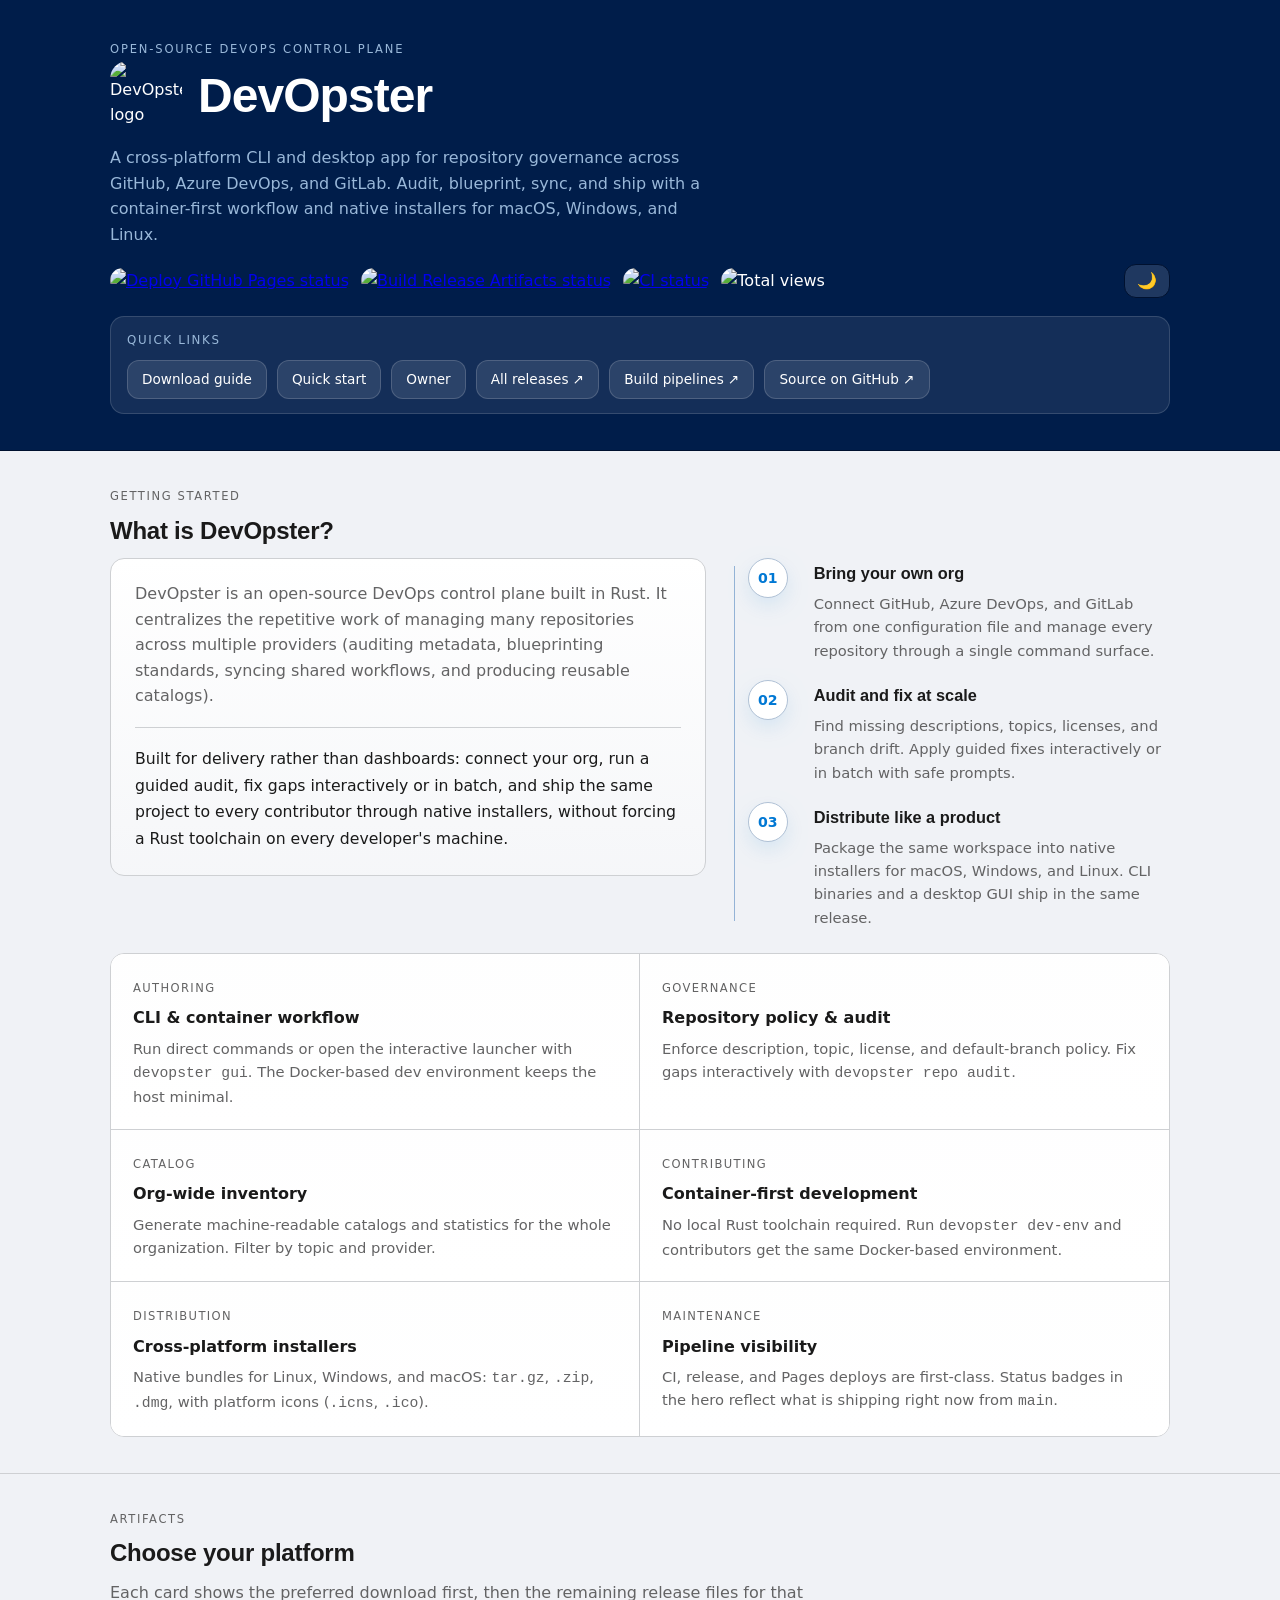
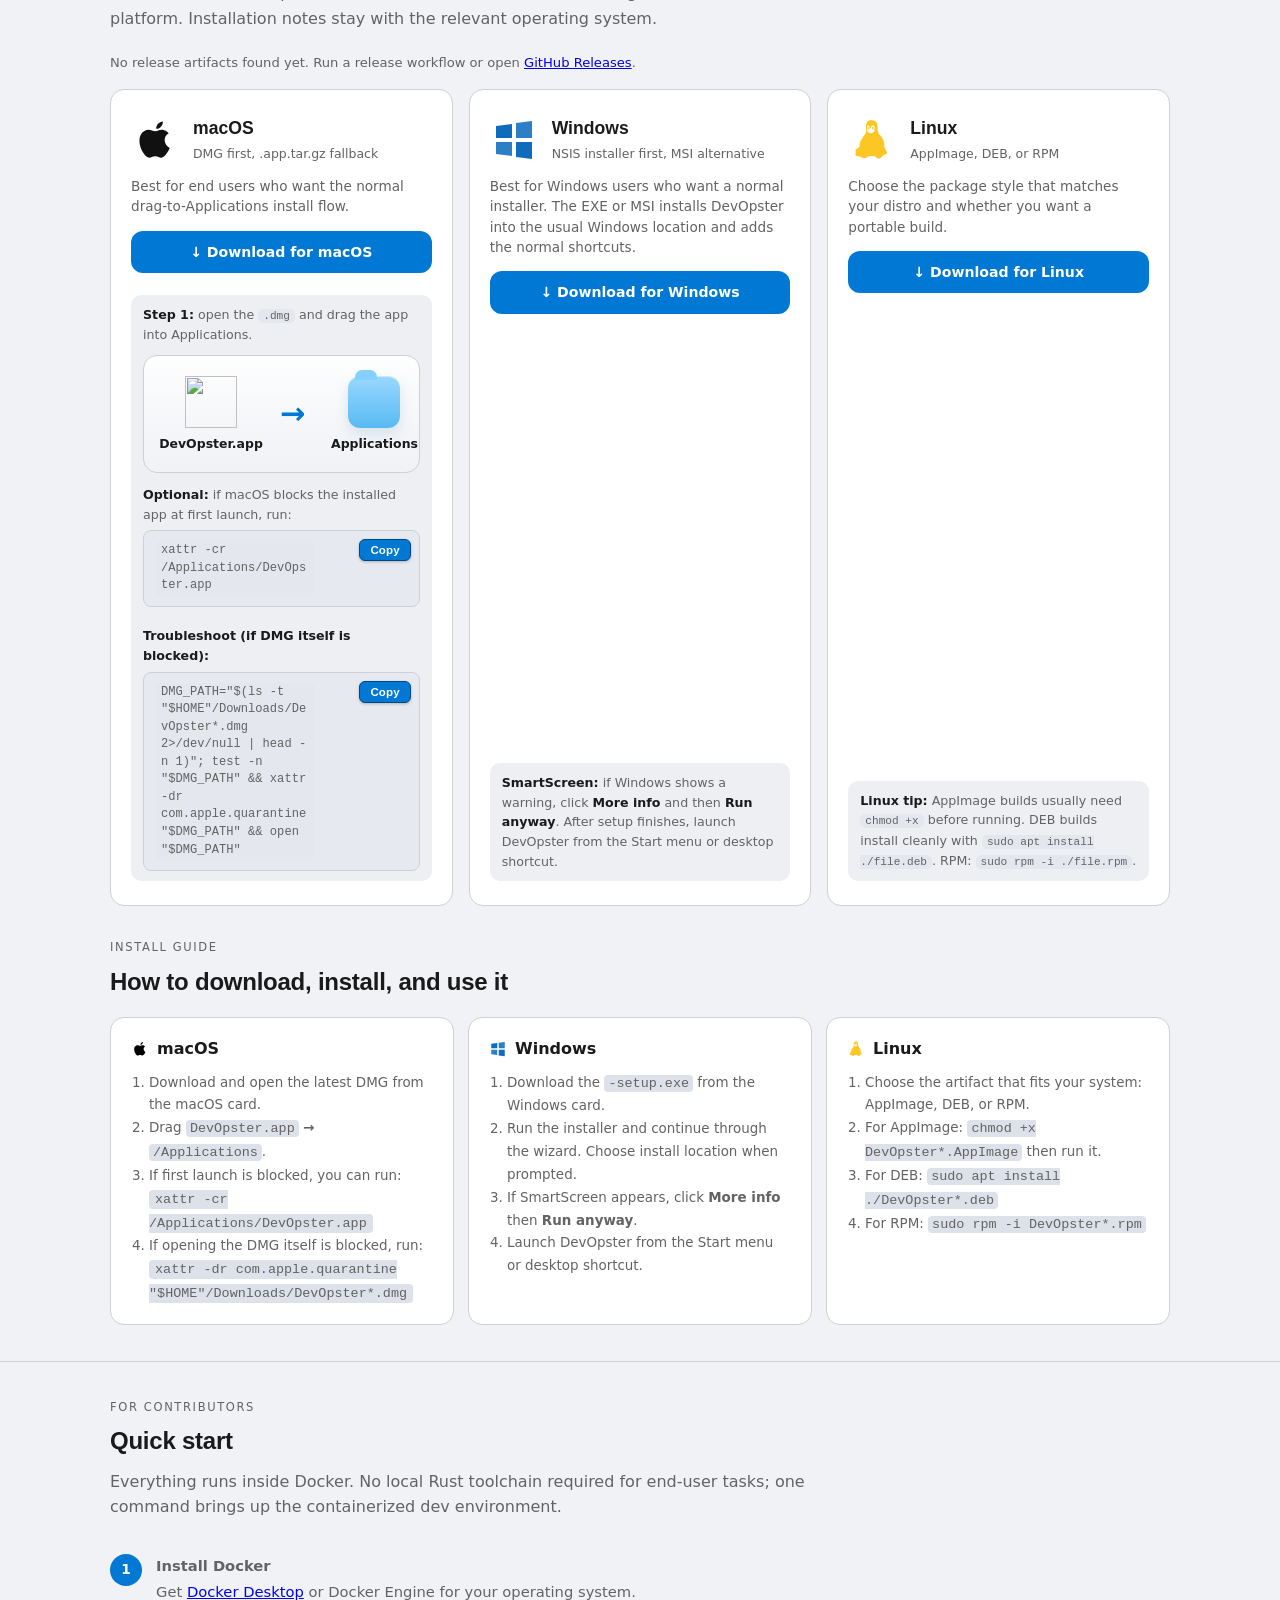
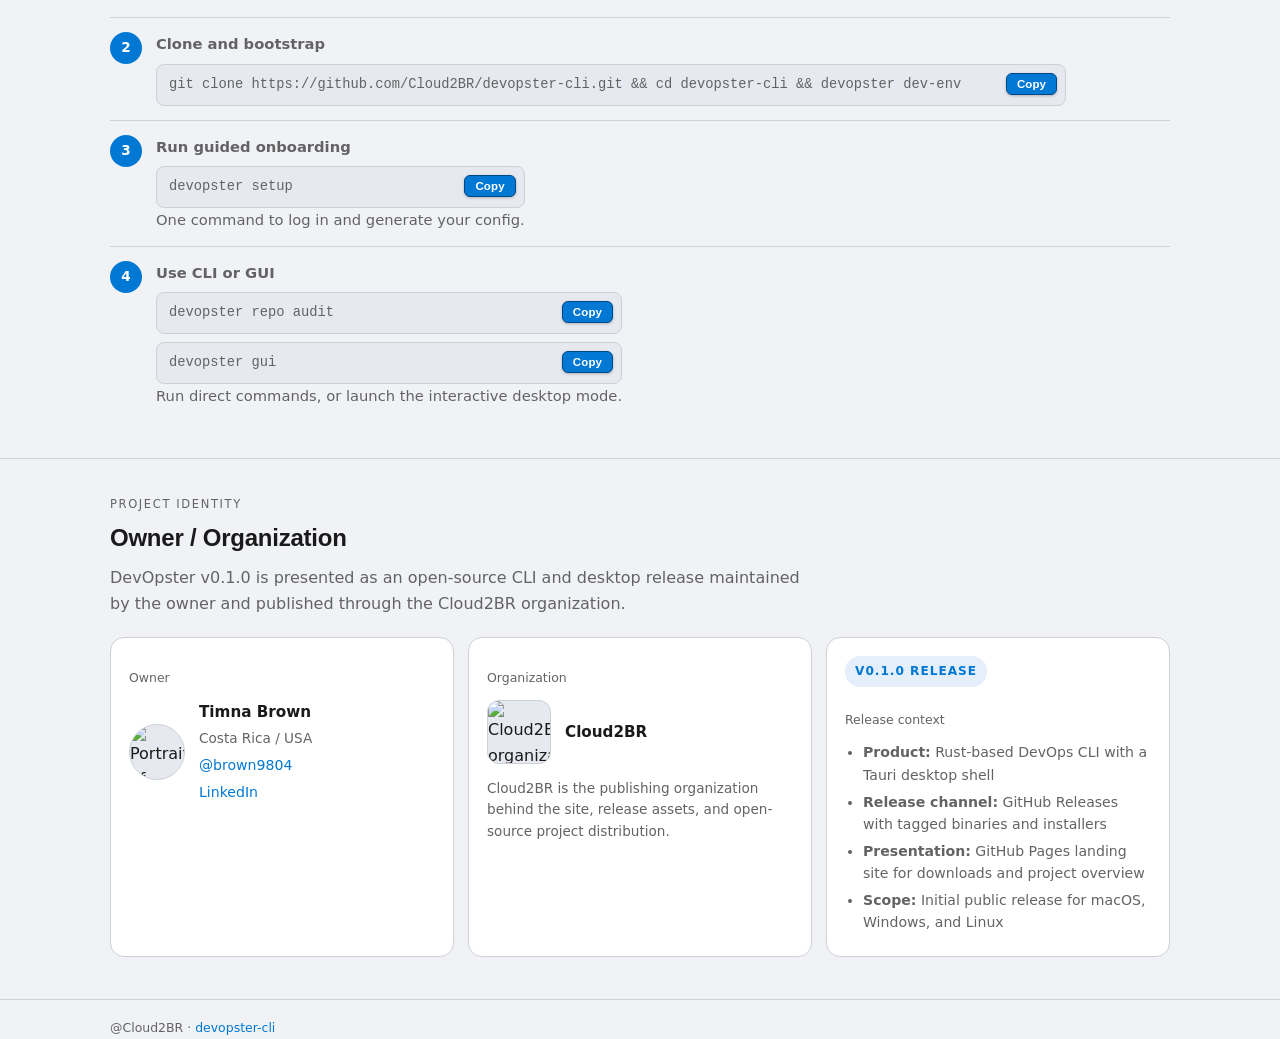
==== commit 6a614284: "Merge pull request #16 from Cloud2BR/debug/installer docs(installer): prioritize drag-to-Application" ====
--- a/docs/index.html
+++ b/docs/index.html
@@ -493,53 +493,57 @@
       .inline-platform-icon--windows { color: #0f6cbd; }
       .inline-platform-icon--linux { color: #fcc624; }
       .drag-flow {
-        margin: 8px 0 10px;
+        margin: 10px 0 12px;
         display: grid;
-        grid-template-columns: minmax(0, 1fr) auto minmax(0, 1fr);
-        gap: 8px;
+        grid-template-columns: minmax(110px, 1fr) auto minmax(110px, 1fr);
+        gap: 14px;
         align-items: center;
+        justify-items: center;
+        padding: 14px 12px;
+        border: 1px solid var(--border);
+        border-radius: 14px;
+        background: linear-gradient(180deg, color-mix(in oklab, var(--card) 96%, var(--surface)), color-mix(in oklab, var(--surface) 62%, var(--card)));
       }
       .drag-node {
-        border: 1px solid var(--border);
-        border-radius: 10px;
-        background: color-mix(in oklab, var(--surface) 68%, var(--card));
-        padding: 8px;
+        padding: 6px 4px;
         text-align: center;
       }
       .drag-node img,
       .drag-node .drag-folder {
-        width: 32px;
-        height: 32px;
-        margin: 0 auto 6px;
+        width: 52px;
+        height: 52px;
+        margin: 0 auto 8px;
         display: block;
       }
       .drag-folder {
-        border-radius: 7px;
-        background: linear-gradient(180deg, #8ed0ff 0%, #4bb2f0 100%);
+        border-radius: 12px;
+        background: linear-gradient(180deg, #9ad8ff 0%, #57baf2 100%);
         position: relative;
+        box-shadow: inset 0 1px 0 rgba(255,255,255,0.45), 0 6px 14px rgba(65, 136, 188, 0.18);
       }
       .drag-folder::before {
         content: "";
         position: absolute;
-        top: -4px;
-        left: 4px;
-        width: 14px;
-        height: 6px;
-        border-radius: 5px 5px 0 0;
-        background: #7ac8ff;
+        top: -6px;
+        left: 7px;
+        width: 22px;
+        height: 10px;
+        border-radius: 7px 7px 0 0;
+        background: #84d0ff;
       }
       .drag-label {
         display: block;
         color: var(--fg);
-        font-size: 0.75rem;
+        font-size: 0.78rem;
         font-weight: 600;
         line-height: 1.3;
       }
       .drag-arrow {
-        font-size: 1.25rem;
+        font-size: 1.9rem;
         color: var(--link);
         font-weight: 700;
         user-select: none;
+        line-height: 1;
       }
       .platform-card-title { flex: 1; min-width: 0; }
       .platform-card-title h3 { margin: 0 0 2px; font-size: 1.1rem; }
@@ -930,7 +934,7 @@
                   <span class="drag-arrow">→</span>
                   <span class="drag-node"><span class="drag-folder"></span><span class="drag-label">Applications</span></span>
                 </span>
-                <strong>Step 2:</strong> if macOS blocks first launch, run:
+                <strong>Optional:</strong> if macOS blocks the installed app at first launch, run:
                 <span class="copy-cmd" style="display:flex;align-items:center;gap:8px;margin-top:6px;"><code>xattr -cr /Applications/DevOpster.app</code><button type="button" class="copy-btn" data-copy='xattr -cr /Applications/DevOpster.app'>Copy</button></span>
                 <br/><strong>Troubleshoot (if DMG itself is blocked):</strong>
                 <span class="copy-cmd" style="display:flex;align-items:center;gap:8px;margin-top:6px;"><code>DMG_PATH="$(ls -t "$HOME"/Downloads/DevOpster*.dmg 2>/dev/null | head -n 1)"; test -n "$DMG_PATH" &amp;&amp; xattr -dr com.apple.quarantine "$DMG_PATH" &amp;&amp; open "$DMG_PATH"</code><button type="button" class="copy-btn" data-copy='DMG_PATH="$(ls -t "$HOME"/Downloads/DevOpster*.dmg 2>/dev/null | head -n 1)"; test -n "$DMG_PATH" && xattr -dr com.apple.quarantine "$DMG_PATH" && open "$DMG_PATH"'>Copy</button></span>
@@ -1004,7 +1008,7 @@
                 <ol style="margin:0;padding-left:18px;color:var(--muted);font-size:0.84rem;line-height:1.7;">
                   <li>Download and open the latest DMG from the macOS card.</li>
                   <li>Drag <code style="background:var(--surface2);padding:1px 4px;border-radius:4px;">DevOpster.app</code> <strong>→</strong> <code style="background:var(--surface2);padding:1px 4px;border-radius:4px;">/Applications</code>.</li>
-                  <li>If first launch is blocked, run: <code style="background:var(--surface2);padding:2px 6px;border-radius:4px;">xattr -cr /Applications/DevOpster.app</code></li>
+                  <li>If first launch is blocked, you can run: <code style="background:var(--surface2);padding:2px 6px;border-radius:4px;">xattr -cr /Applications/DevOpster.app</code></li>
                   <li>If opening the DMG itself is blocked, run: <code style="background:var(--surface2);padding:2px 6px;border-radius:4px;">xattr -dr com.apple.quarantine "$HOME"/Downloads/DevOpster*.dmg</code></li>
                 </ol>
               </div>
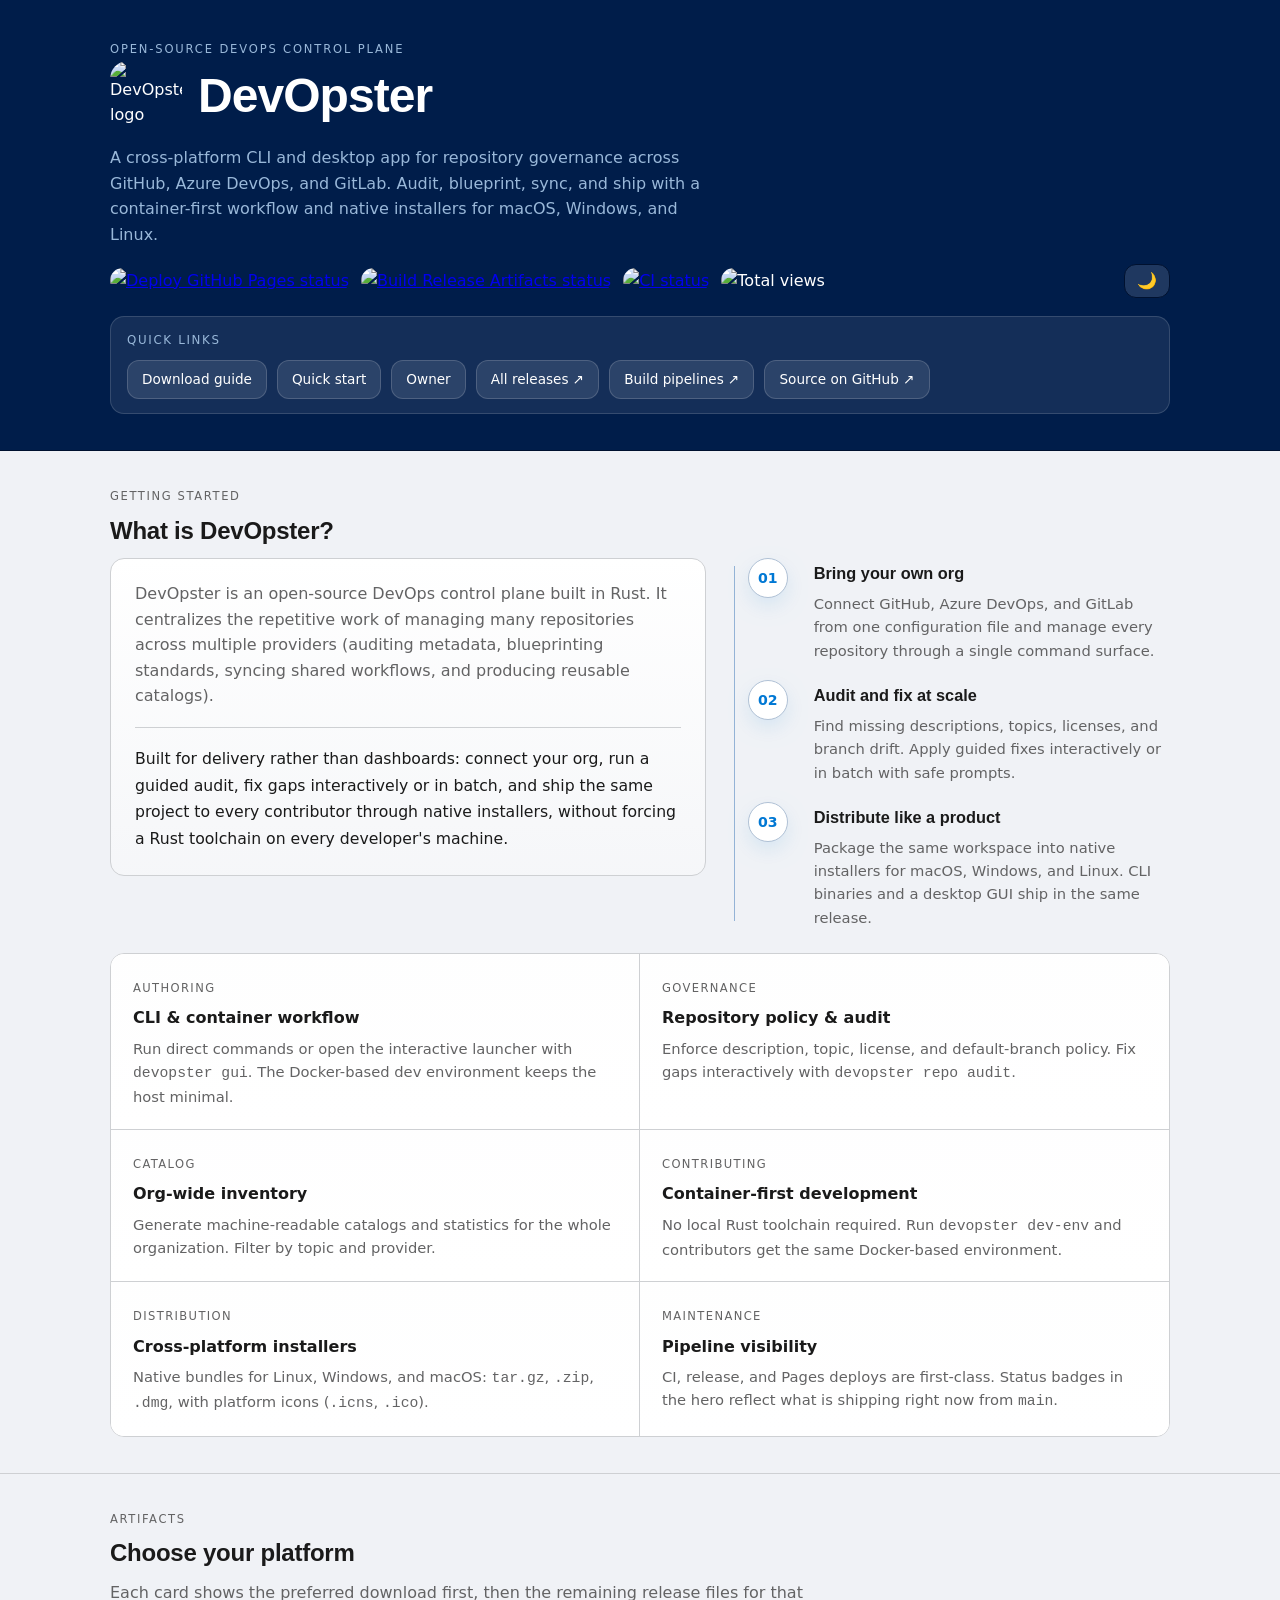
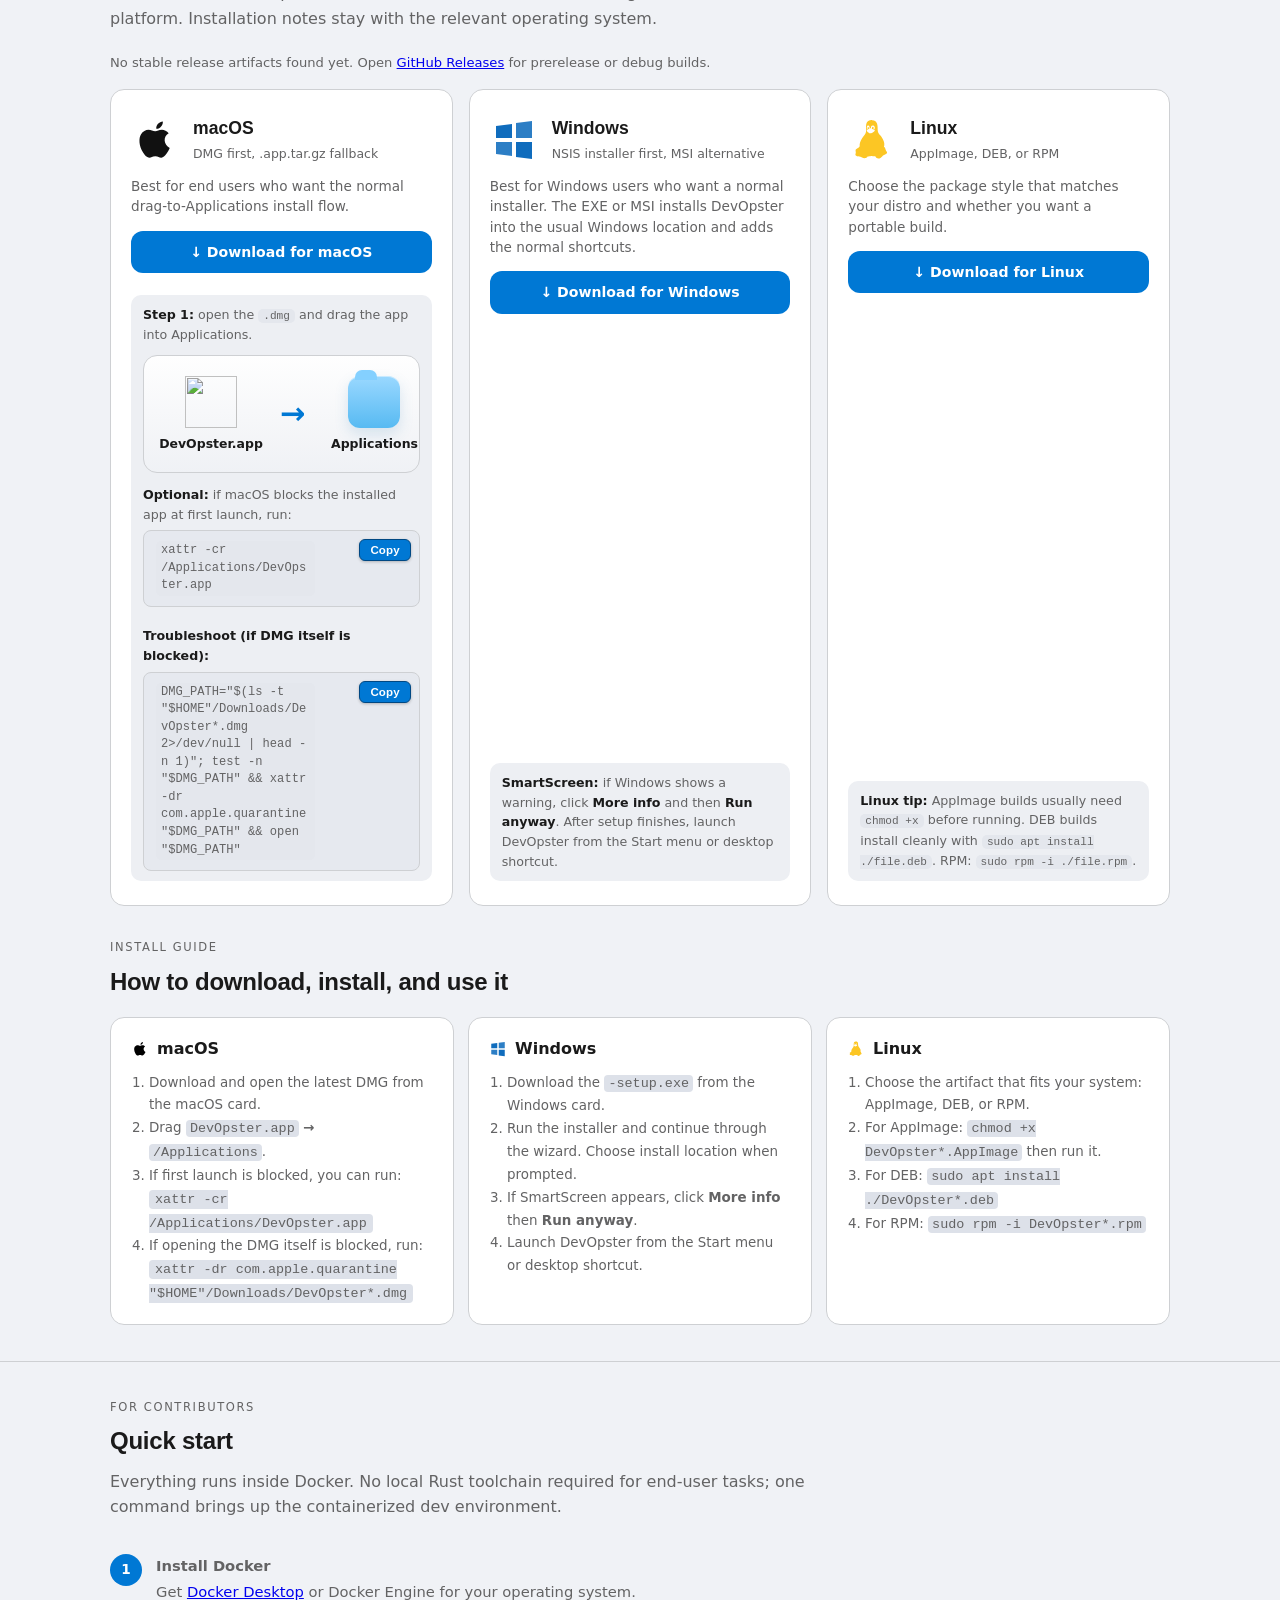
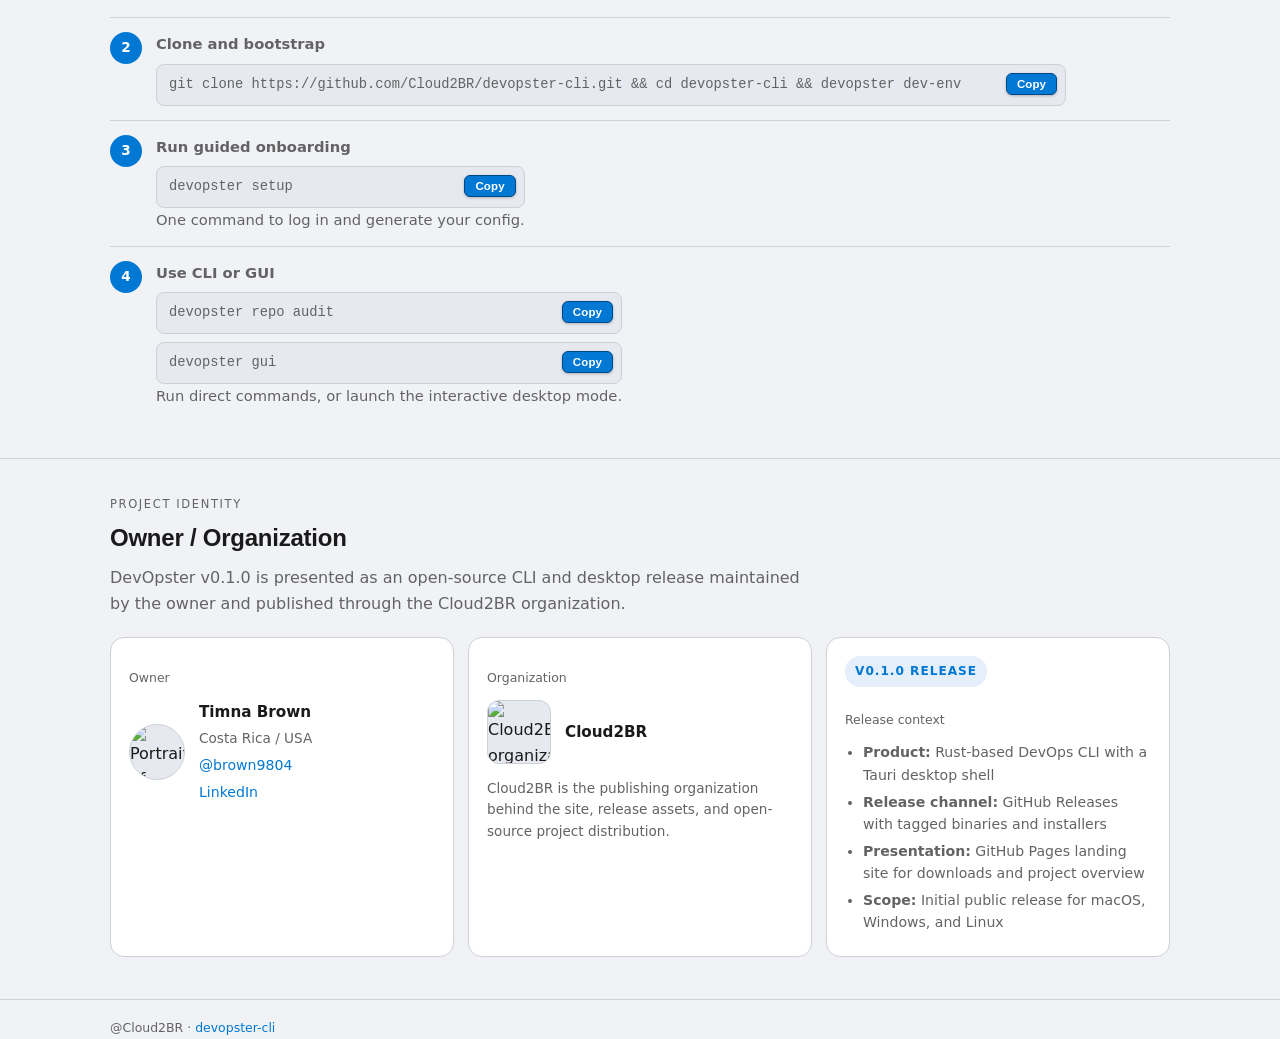
==== commit 2f312e09: "fix(pages): exclude prerelease DMGs from primary downloads" ====
--- a/docs/index.html
+++ b/docs/index.html
@@ -1283,7 +1283,7 @@
 
         function selectPreferredRelease(releases) {
           var valid = (releases || []).filter(function (x) {
-            return !x.draft && Array.isArray(x.assets) && x.assets.length > 0;
+            return !x.draft && !x.prerelease && Array.isArray(x.assets) && x.assets.length > 0;
           });
           var unified = valid.find(function (x) {
             return /^v/i.test(x.tag_name || '');
@@ -1312,7 +1312,7 @@
           })
           .catch(function () {
             if (statusEl) {
-              statusEl.innerHTML = 'No release artifacts found yet. Run a release workflow or open <a href="https://github.com/Cloud2BR/devopster-cli/releases" target="_blank" rel="noopener noreferrer">GitHub Releases</a>.';
+              statusEl.innerHTML = 'No stable release artifacts found yet. Open <a href="https://github.com/Cloud2BR/devopster-cli/releases" target="_blank" rel="noopener noreferrer">GitHub Releases</a> for prerelease or debug builds.';
             }
           });
 
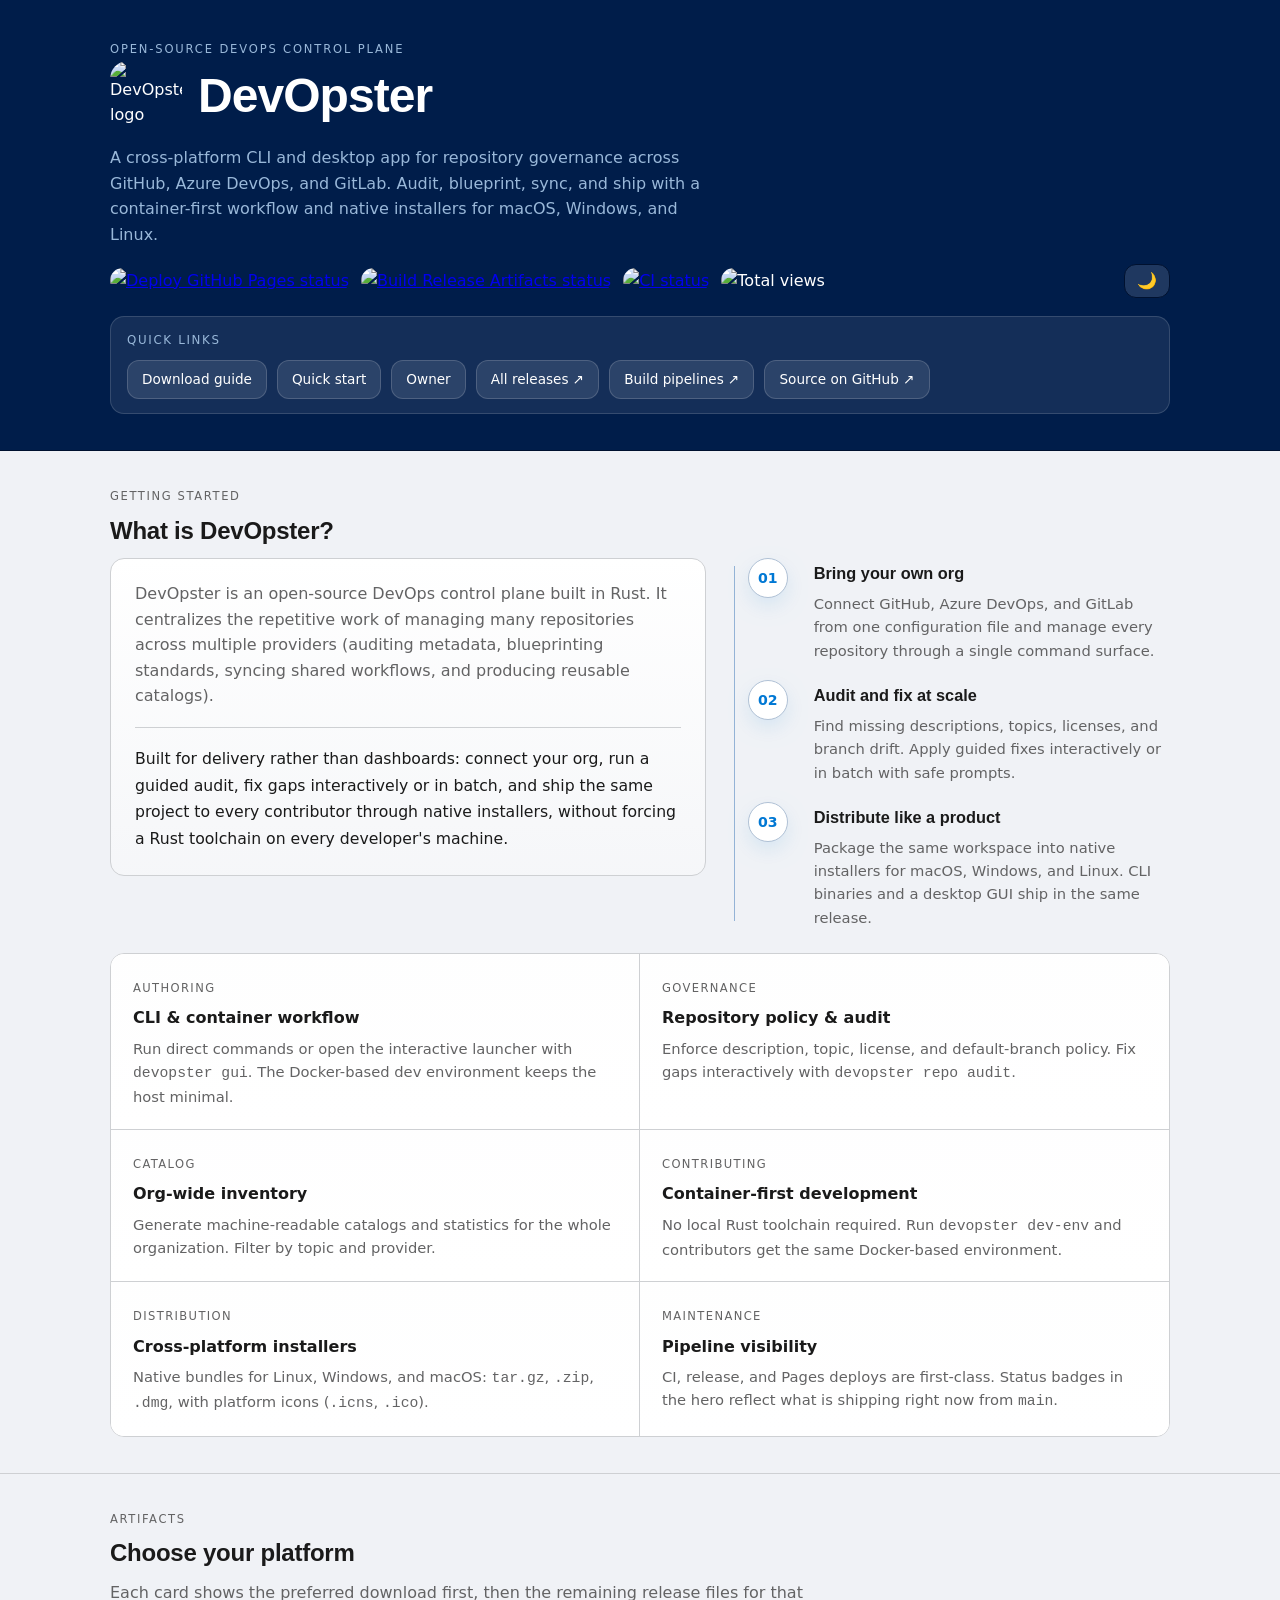
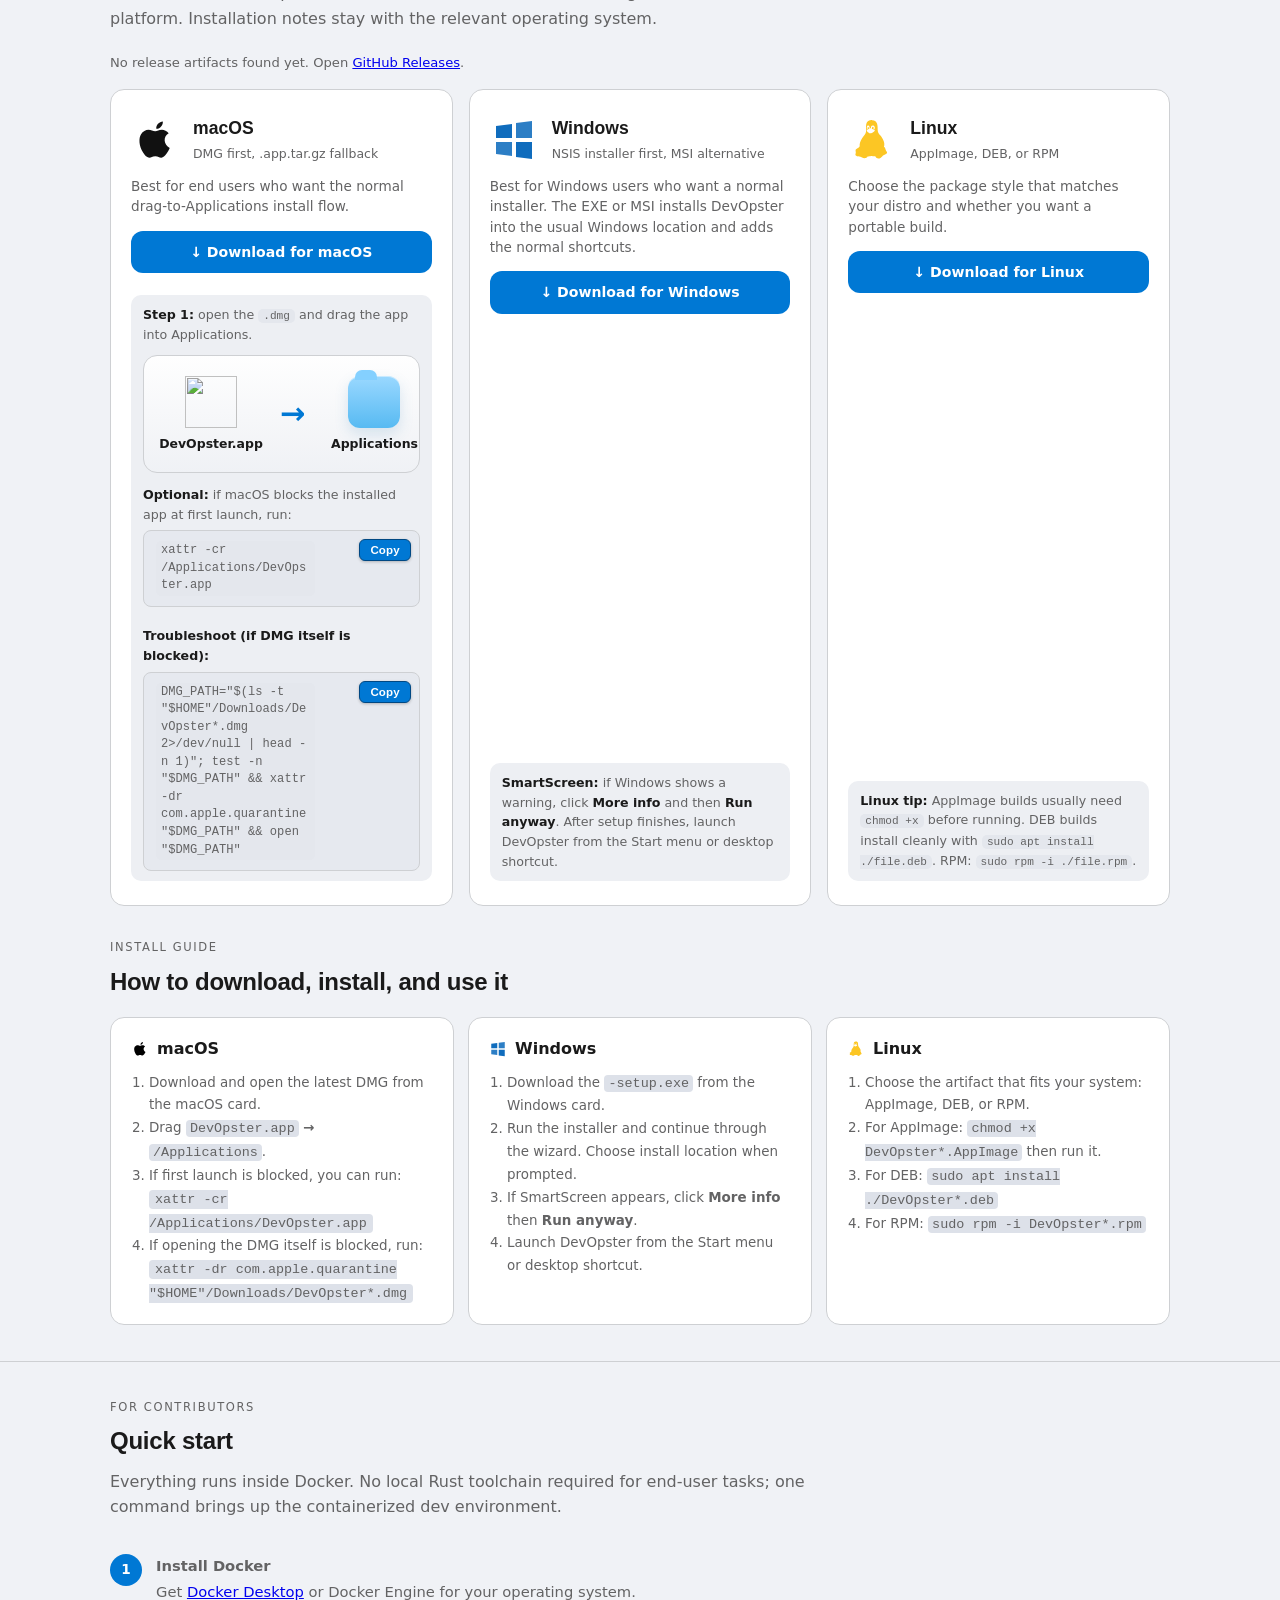
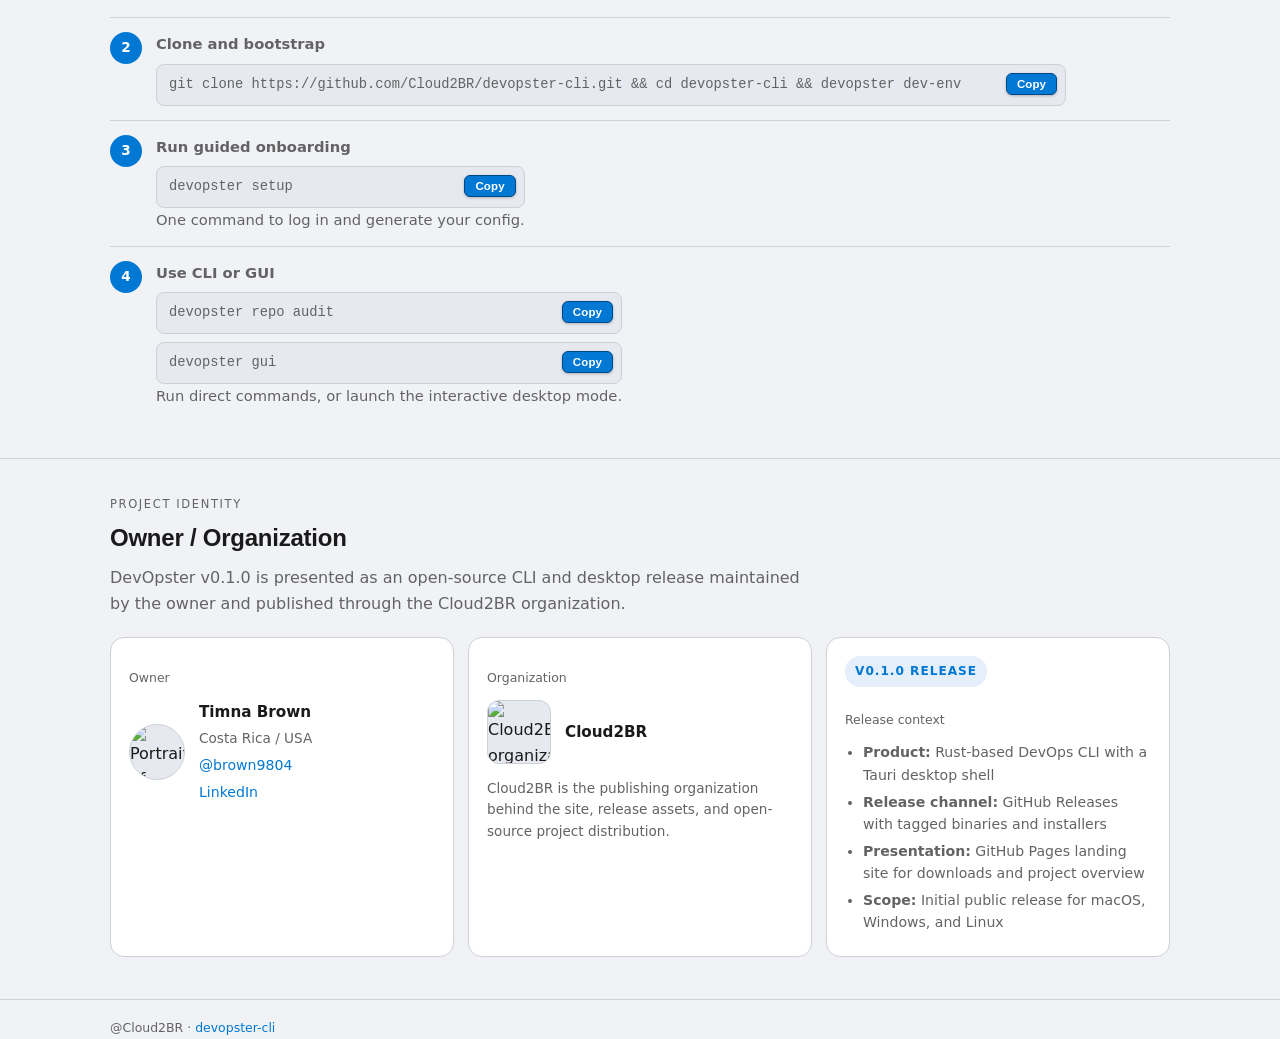
==== commit 0756b099: "fix(pages): show prerelease assets when no stable release exists" ====
--- a/docs/index.html
+++ b/docs/index.html
@@ -1272,7 +1272,11 @@
           }
           if (statusEl) {
             var published = rel.published_at ? new Date(rel.published_at).toLocaleDateString('en-US', {year:'numeric', month:'short', day:'numeric'}) : '';
-            statusEl.innerHTML = 'Latest published release: <strong>DevOpster ' + rel.tag_name + '</strong>' + (published ? ' &mdash; ' + published : '') + '. Use the platform cards below for direct artifact downloads and install steps.';
+            var releaseType = rel.prerelease ? 'Latest prerelease' : 'Latest published release';
+            var releaseNote = rel.prerelease
+              ? ' This is a prerelease/debug build.'
+              : ' Use the platform cards below for direct artifact downloads and install steps.';
+            statusEl.innerHTML = releaseType + ': <strong>DevOpster ' + rel.tag_name + '</strong>' + (published ? ' &mdash; ' + published : '') + '.' + releaseNote;
           }
 
           var assets = rel.assets || [];
@@ -1283,15 +1287,22 @@
 
         function selectPreferredRelease(releases) {
           var valid = (releases || []).filter(function (x) {
-            return !x.draft && !x.prerelease && Array.isArray(x.assets) && x.assets.length > 0;
+            return !x.draft && Array.isArray(x.assets) && x.assets.length > 0;
           });
-          var unified = valid.find(function (x) {
+          var stable = valid.filter(function (x) { return !x.prerelease; });
+          var stableUnified = stable.find(function (x) {
             return /^v/i.test(x.tag_name || '');
           });
-          var legacyDesktop = valid.find(function (x) {
+          var stableLegacyDesktop = stable.find(function (x) {
             return /^desktop-v/i.test(x.tag_name || '');
           });
-          return unified || legacyDesktop || valid[0];
+          var prereleaseUnified = valid.find(function (x) {
+            return x.prerelease && /^v/i.test(x.tag_name || '');
+          });
+          var prereleaseLegacyDesktop = valid.find(function (x) {
+            return x.prerelease && /^desktop-v/i.test(x.tag_name || '');
+          });
+          return stableUnified || stableLegacyDesktop || stable[0] || prereleaseUnified || prereleaseLegacyDesktop || valid[0];
         }
 
         // Prefer a local JSON snapshot generated during Pages deploy.
@@ -1312,7 +1323,7 @@
           })
           .catch(function () {
             if (statusEl) {
-              statusEl.innerHTML = 'No stable release artifacts found yet. Open <a href="https://github.com/Cloud2BR/devopster-cli/releases" target="_blank" rel="noopener noreferrer">GitHub Releases</a> for prerelease or debug builds.';
+              statusEl.innerHTML = 'No release artifacts found yet. Open <a href="https://github.com/Cloud2BR/devopster-cli/releases" target="_blank" rel="noopener noreferrer">GitHub Releases</a>.';
             }
           });
 
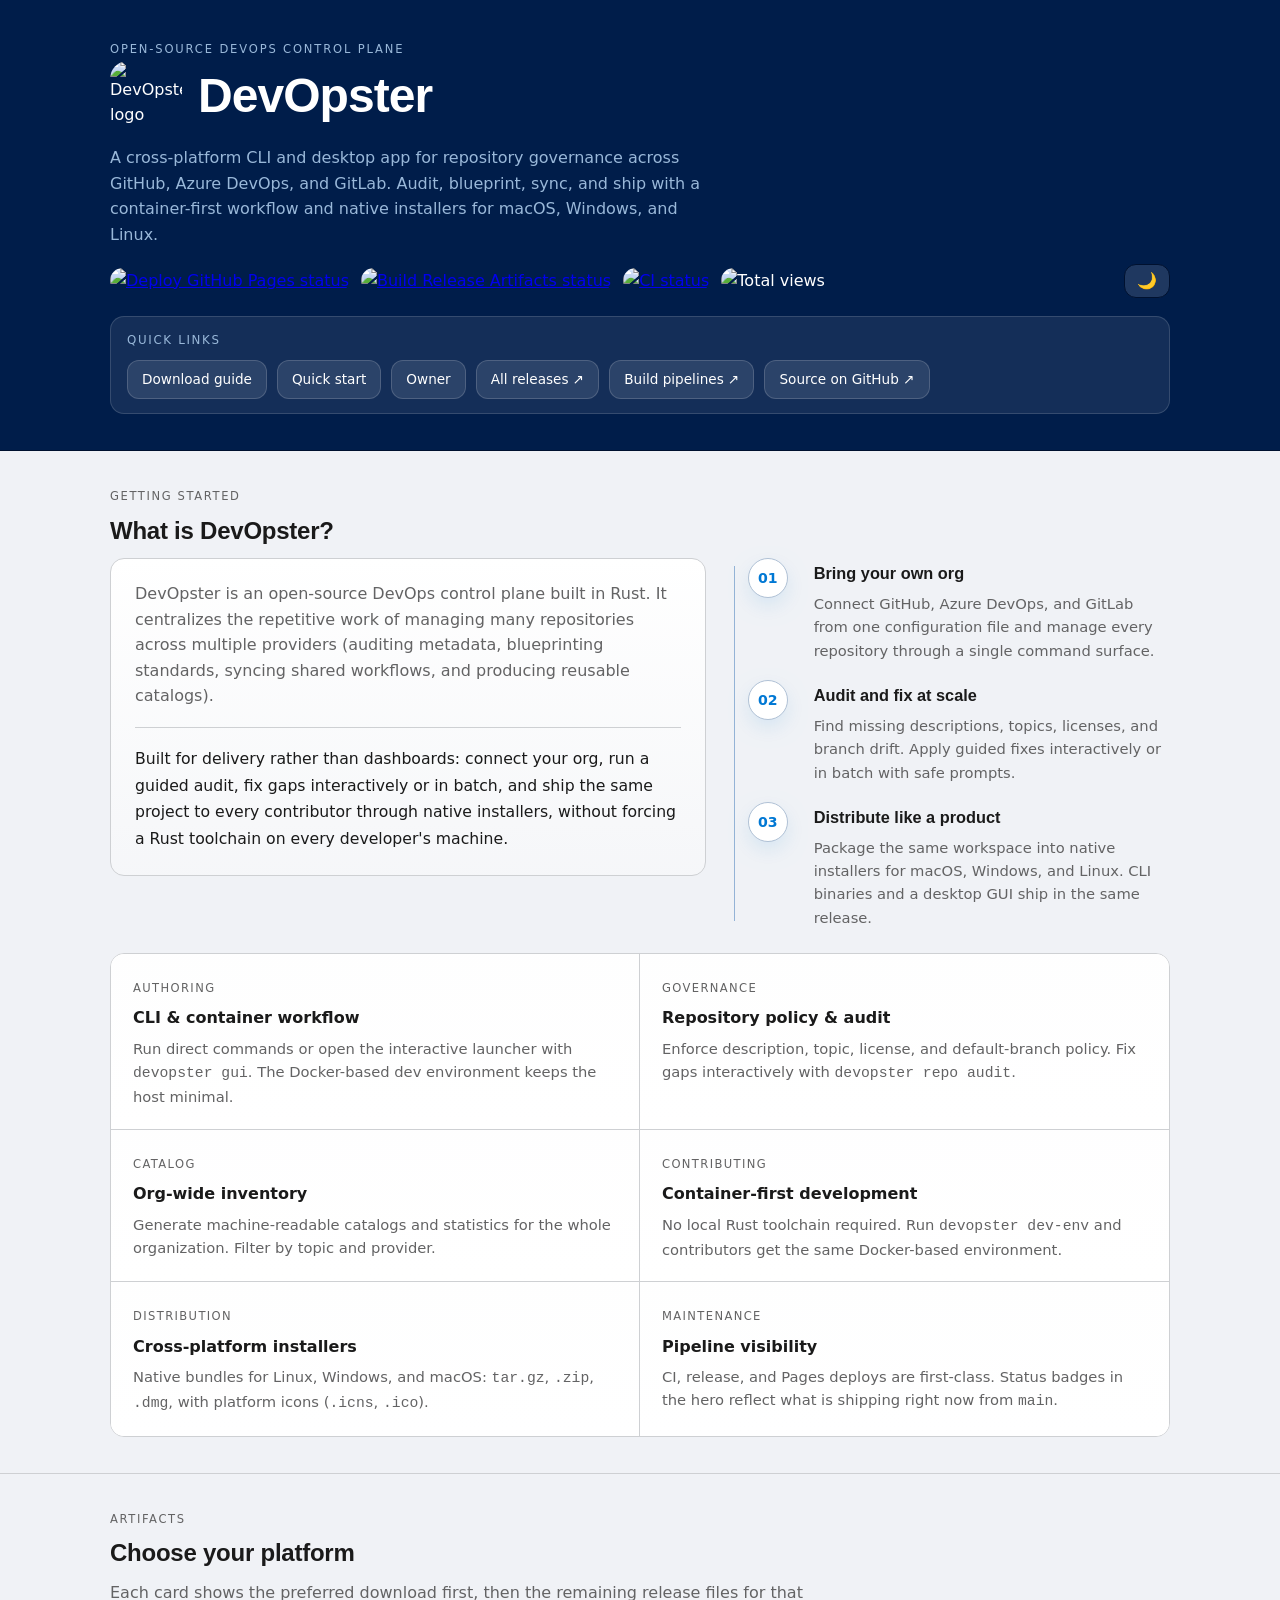
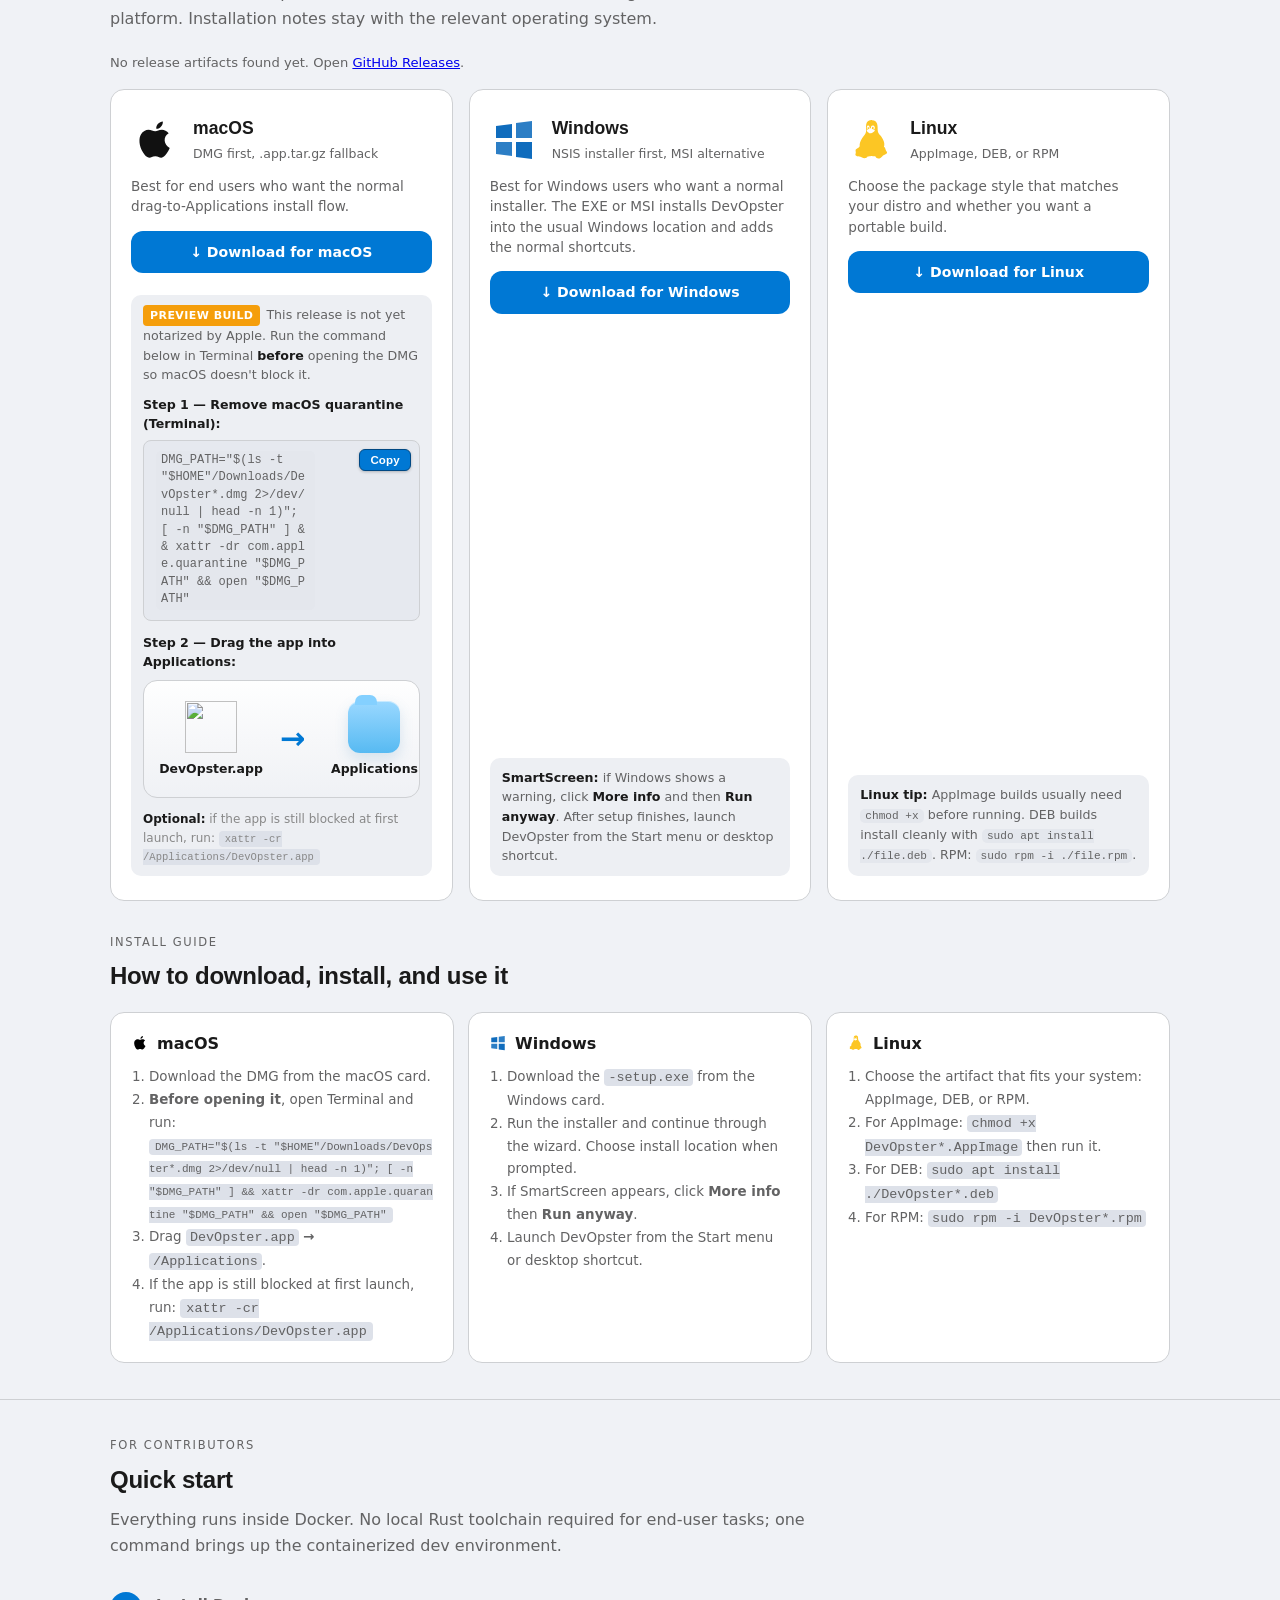
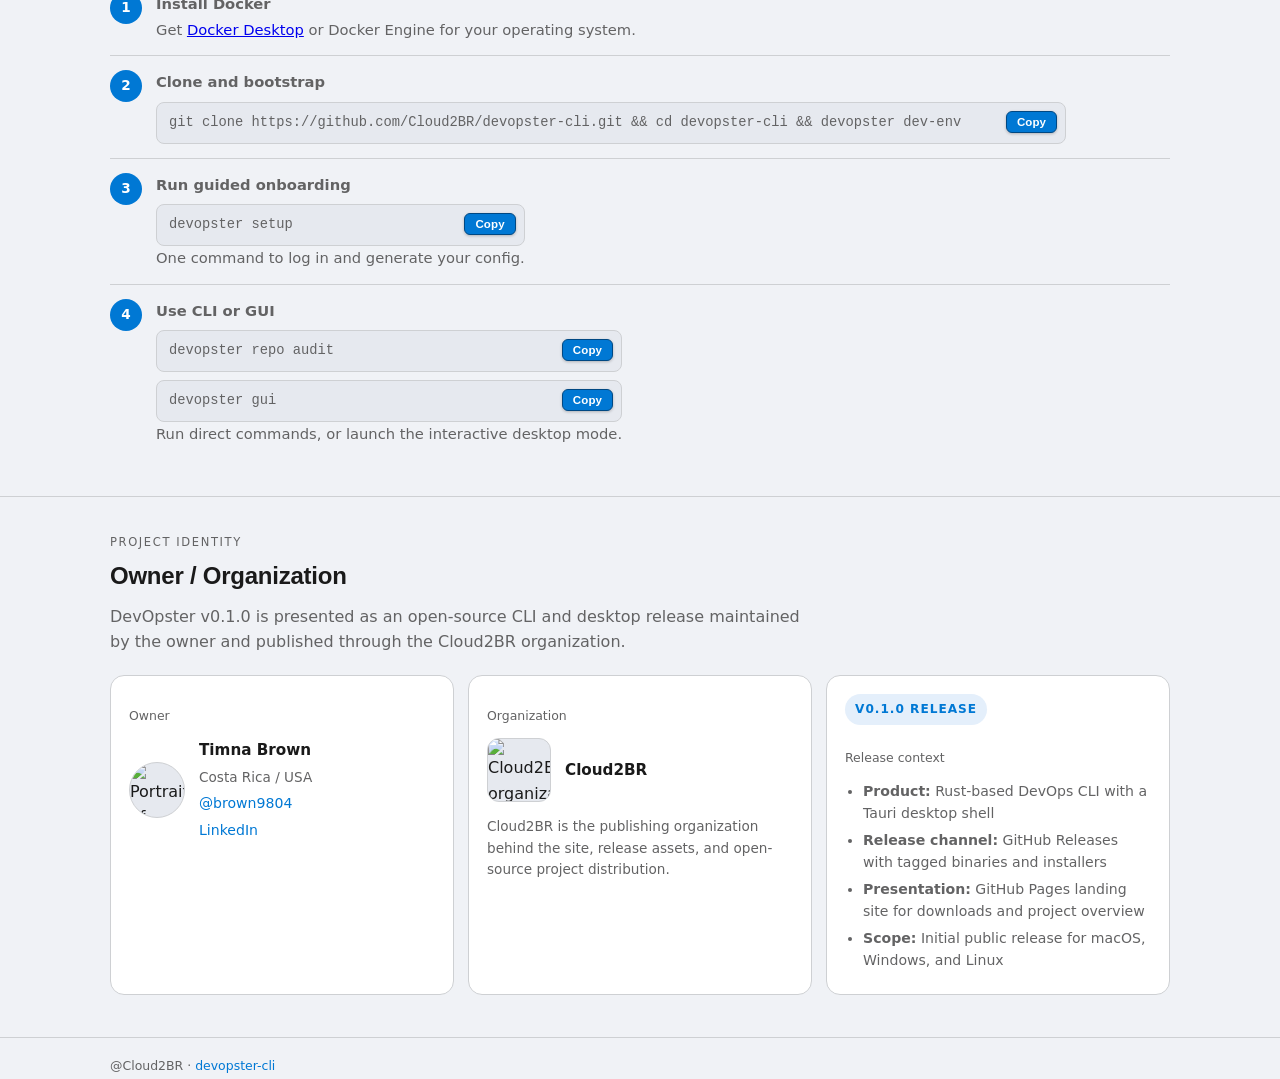
==== commit be9f015d: "fix(macos): quarantine removal is step 1, before opening DMG" ====
--- a/docs/index.html
+++ b/docs/index.html
@@ -927,18 +927,18 @@
               <p class="platform-desc">Best for end users who want the normal drag-to-Applications install flow.</p>
               <a class="download-label" id="dl-btn-macos" href="https://github.com/Cloud2BR/devopster-cli/releases/latest" target="_blank" rel="noopener noreferrer" aria-label="Download DevOpster for macOS">↓ Download for macOS</a>
               <div class="asset-files" id="assets-macos"></div>
-              <p class="platform-tip">
-                <strong>Step 1:</strong> open the <code>.dmg</code> and drag the app into Applications.
-                <span class="drag-flow" aria-hidden="true">
+              <div class="platform-tip">
+                <p style="margin:0 0 10px;"><span style="display:inline-block;background:#f59e0b;color:#fff;font-size:11px;font-weight:700;letter-spacing:.04em;padding:2px 7px;border-radius:4px;margin-right:6px;">PREVIEW BUILD</span>This release is not yet notarized by Apple. Run the command below in Terminal <strong>before</strong> opening the DMG so macOS doesn't block it.</p>
+                <strong>Step 1 — Remove macOS quarantine (Terminal):</strong>
+                <span class="copy-cmd" style="display:flex;align-items:center;gap:8px;margin-top:6px;margin-bottom:12px;"><code style="font-size:12px;word-break:break-all;">DMG_PATH="$(ls -t "$HOME"/Downloads/DevOpster*.dmg 2>/dev/null | head -n 1)"; [ -n "$DMG_PATH" ] &amp;&amp; xattr -dr com.apple.quarantine "$DMG_PATH" &amp;&amp; open "$DMG_PATH"</code><button type="button" class="copy-btn" data-copy='DMG_PATH="$(ls -t "$HOME"/Downloads/DevOpster*.dmg 2>/dev/null | head -n 1)"; [ -n "$DMG_PATH" ] && xattr -dr com.apple.quarantine "$DMG_PATH" && open "$DMG_PATH"'>Copy</button></span>
+                <strong>Step 2 — Drag the app into Applications:</strong>
+                <span class="drag-flow" aria-hidden="true" style="margin-top:8px;">
                   <span class="drag-node"><img src="assets/icons/icon-192.png" alt="" loading="lazy"/><span class="drag-label">DevOpster.app</span></span>
                   <span class="drag-arrow">→</span>
                   <span class="drag-node"><span class="drag-folder"></span><span class="drag-label">Applications</span></span>
                 </span>
-                <strong>Optional:</strong> if macOS blocks the installed app at first launch, run:
-                <span class="copy-cmd" style="display:flex;align-items:center;gap:8px;margin-top:6px;"><code>xattr -cr /Applications/DevOpster.app</code><button type="button" class="copy-btn" data-copy='xattr -cr /Applications/DevOpster.app'>Copy</button></span>
-                <br/><strong>Troubleshoot (if DMG itself is blocked):</strong>
-                <span class="copy-cmd" style="display:flex;align-items:center;gap:8px;margin-top:6px;"><code>DMG_PATH="$(ls -t "$HOME"/Downloads/DevOpster*.dmg 2>/dev/null | head -n 1)"; test -n "$DMG_PATH" &amp;&amp; xattr -dr com.apple.quarantine "$DMG_PATH" &amp;&amp; open "$DMG_PATH"</code><button type="button" class="copy-btn" data-copy='DMG_PATH="$(ls -t "$HOME"/Downloads/DevOpster*.dmg 2>/dev/null | head -n 1)"; test -n "$DMG_PATH" && xattr -dr com.apple.quarantine "$DMG_PATH" && open "$DMG_PATH"'>Copy</button></span>
-              </p>
+                <span style="display:block;margin-top:10px;font-size:12px;color:var(--fg-muted,#888);"><strong>Optional:</strong> if the app is still blocked at first launch, run: <code style="background:var(--surface2);padding:2px 6px;border-radius:4px;">xattr -cr /Applications/DevOpster.app</code></span>
+              </div>
             </article>
 
             <!-- Windows -->
@@ -1006,10 +1006,10 @@
                   macOS
                 </p>
                 <ol style="margin:0;padding-left:18px;color:var(--muted);font-size:0.84rem;line-height:1.7;">
-                  <li>Download and open the latest DMG from the macOS card.</li>
+                  <li>Download the DMG from the macOS card.</li>
+                  <li><strong>Before opening it</strong>, open Terminal and run:<br/><code style="background:var(--surface2);padding:2px 6px;border-radius:4px;font-size:11px;word-break:break-all;">DMG_PATH="$(ls -t "$HOME"/Downloads/DevOpster*.dmg 2>/dev/null | head -n 1)"; [ -n "$DMG_PATH" ] &amp;&amp; xattr -dr com.apple.quarantine "$DMG_PATH" &amp;&amp; open "$DMG_PATH"</code></li>
                   <li>Drag <code style="background:var(--surface2);padding:1px 4px;border-radius:4px;">DevOpster.app</code> <strong>→</strong> <code style="background:var(--surface2);padding:1px 4px;border-radius:4px;">/Applications</code>.</li>
-                  <li>If first launch is blocked, you can run: <code style="background:var(--surface2);padding:2px 6px;border-radius:4px;">xattr -cr /Applications/DevOpster.app</code></li>
-                  <li>If opening the DMG itself is blocked, run: <code style="background:var(--surface2);padding:2px 6px;border-radius:4px;">xattr -dr com.apple.quarantine "$HOME"/Downloads/DevOpster*.dmg</code></li>
+                  <li>If the app is still blocked at first launch, run: <code style="background:var(--surface2);padding:2px 6px;border-radius:4px;">xattr -cr /Applications/DevOpster.app</code></li>
                 </ol>
               </div>
               <div style="border:1px solid var(--border);border-radius:var(--radius-lg);background:var(--card);padding:18px 20px;">
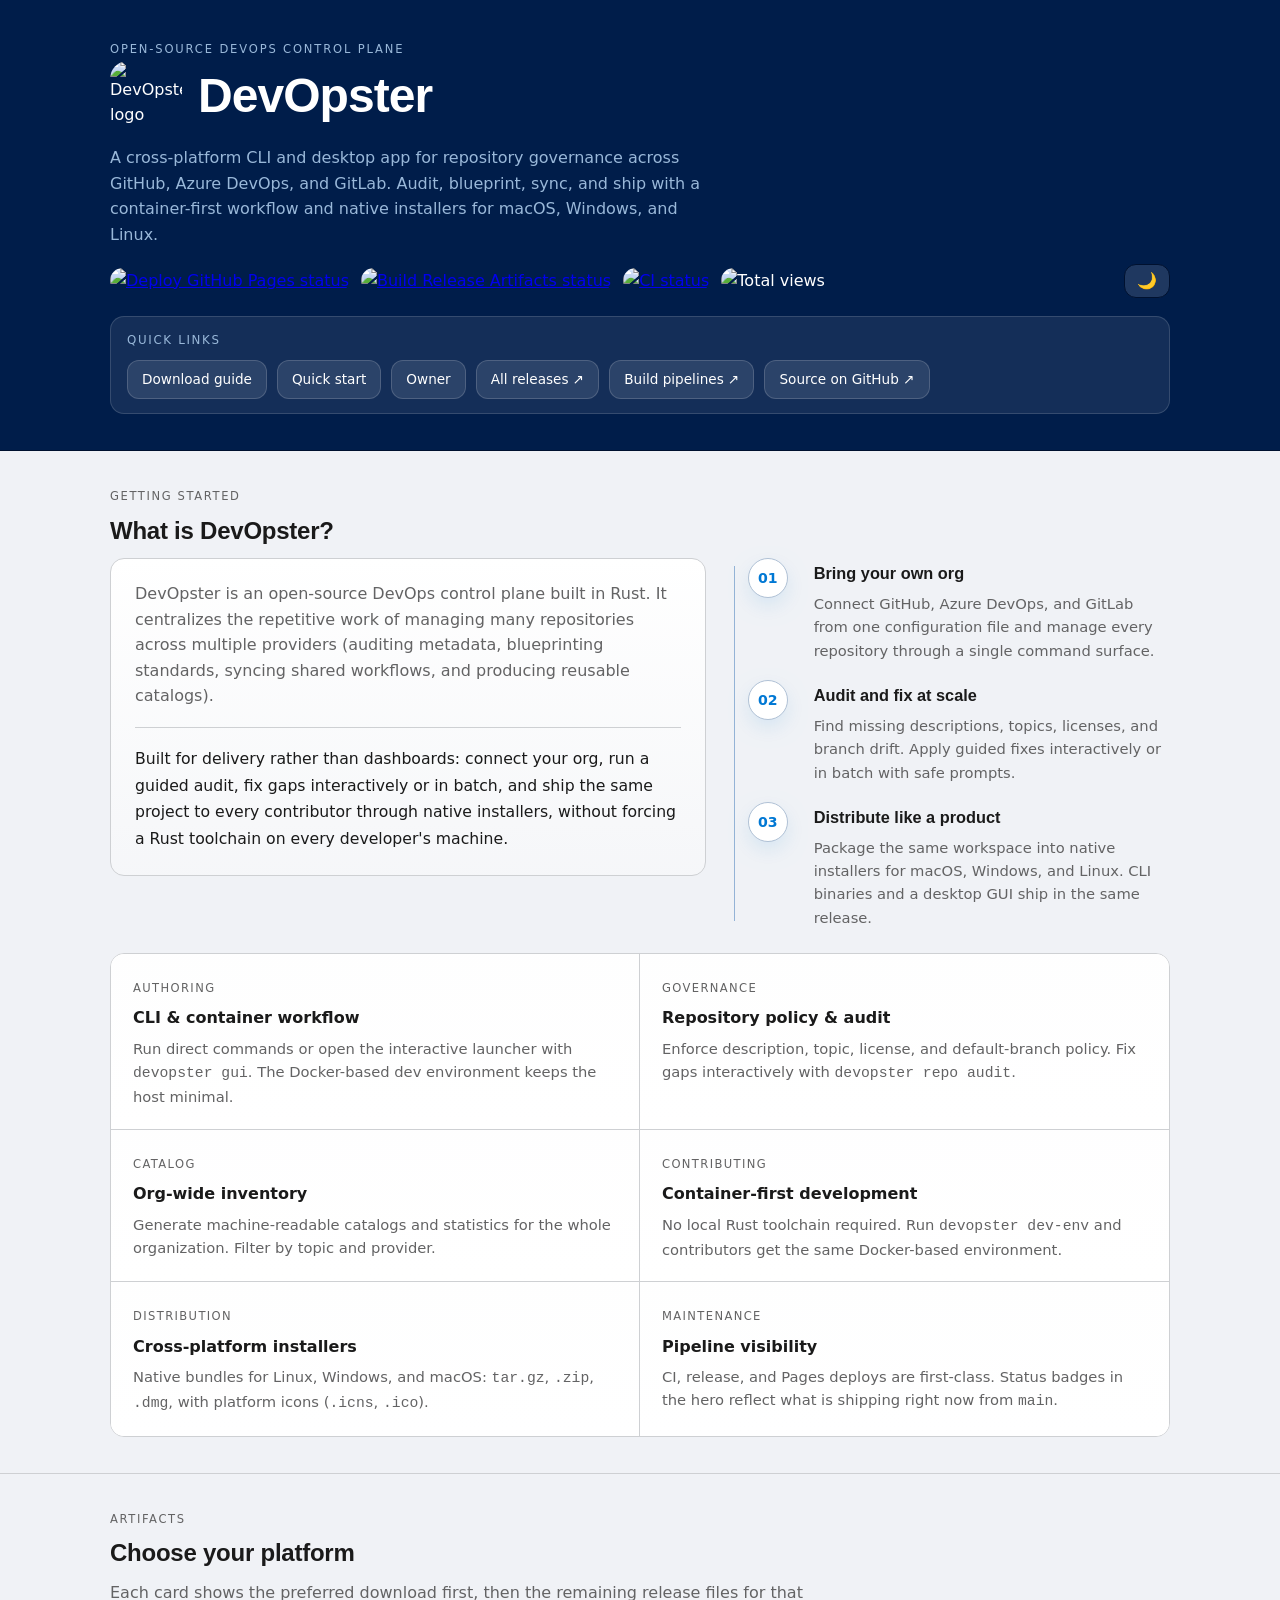
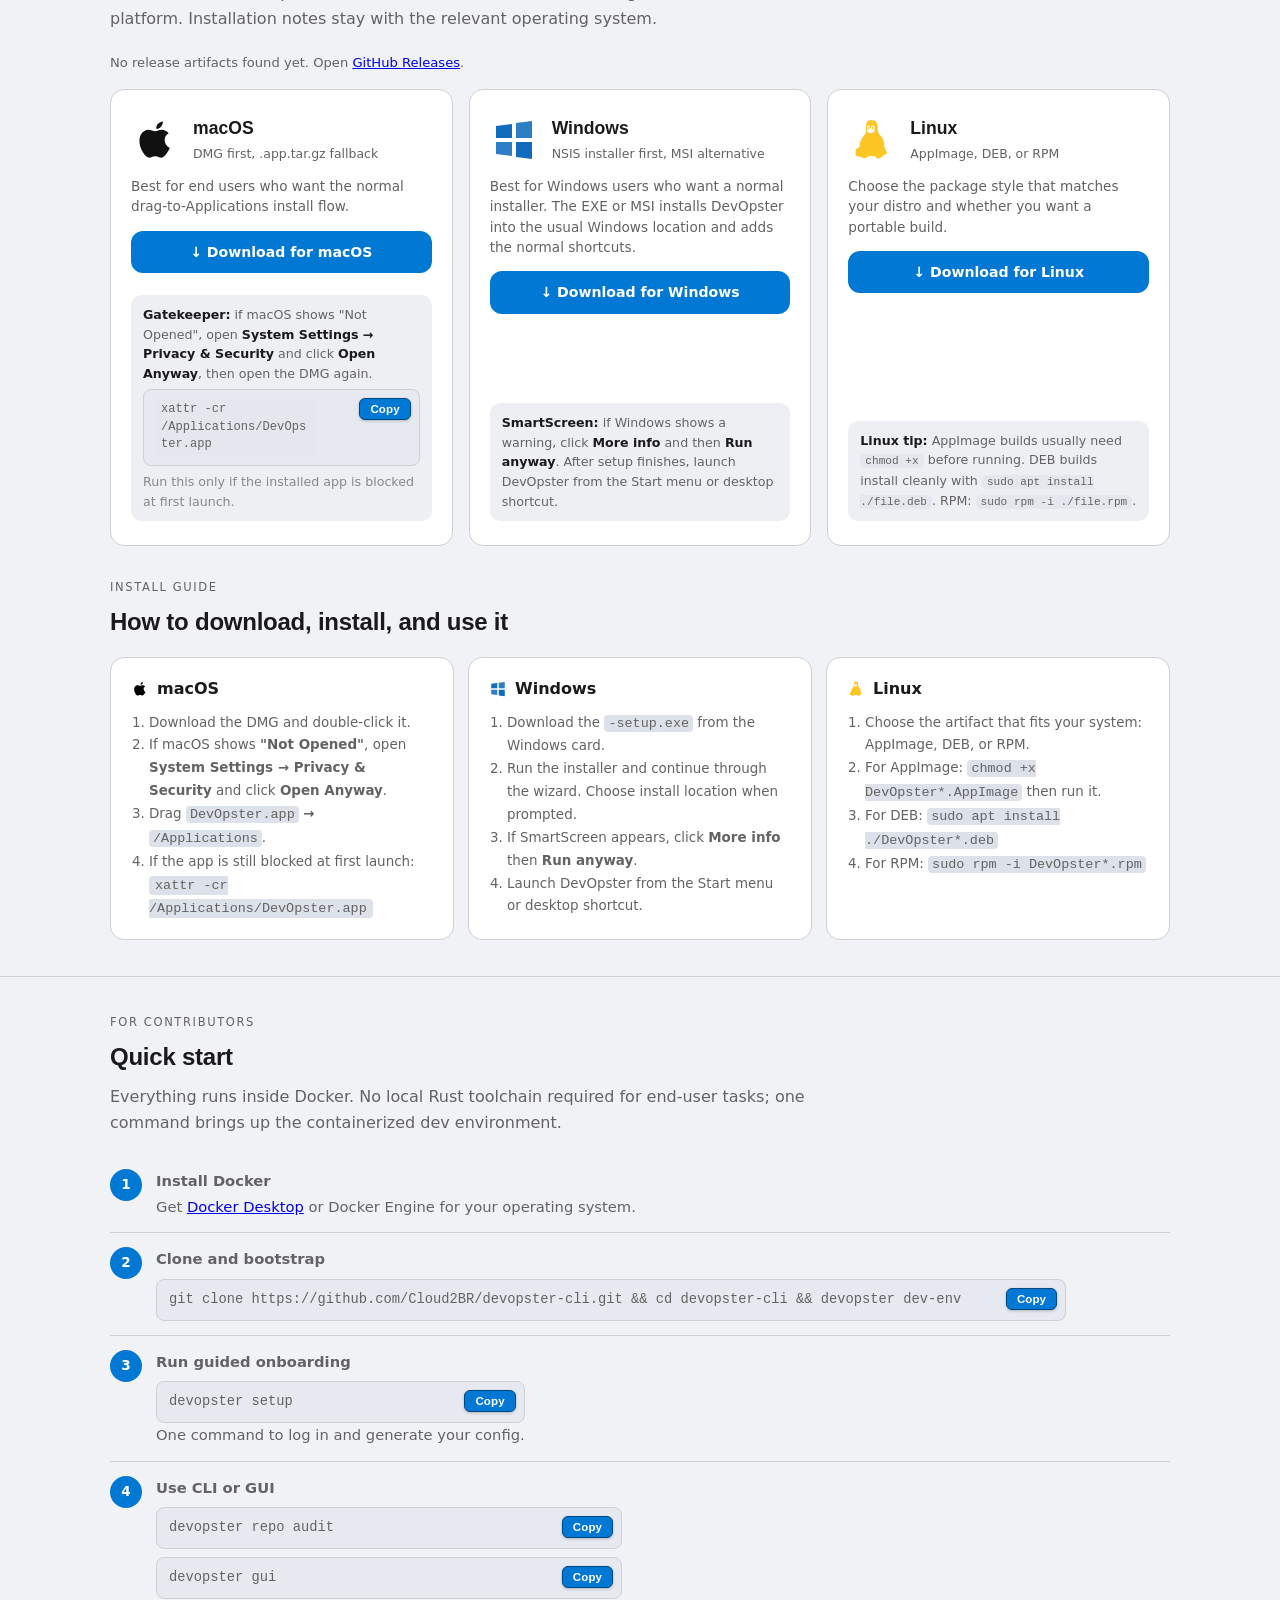
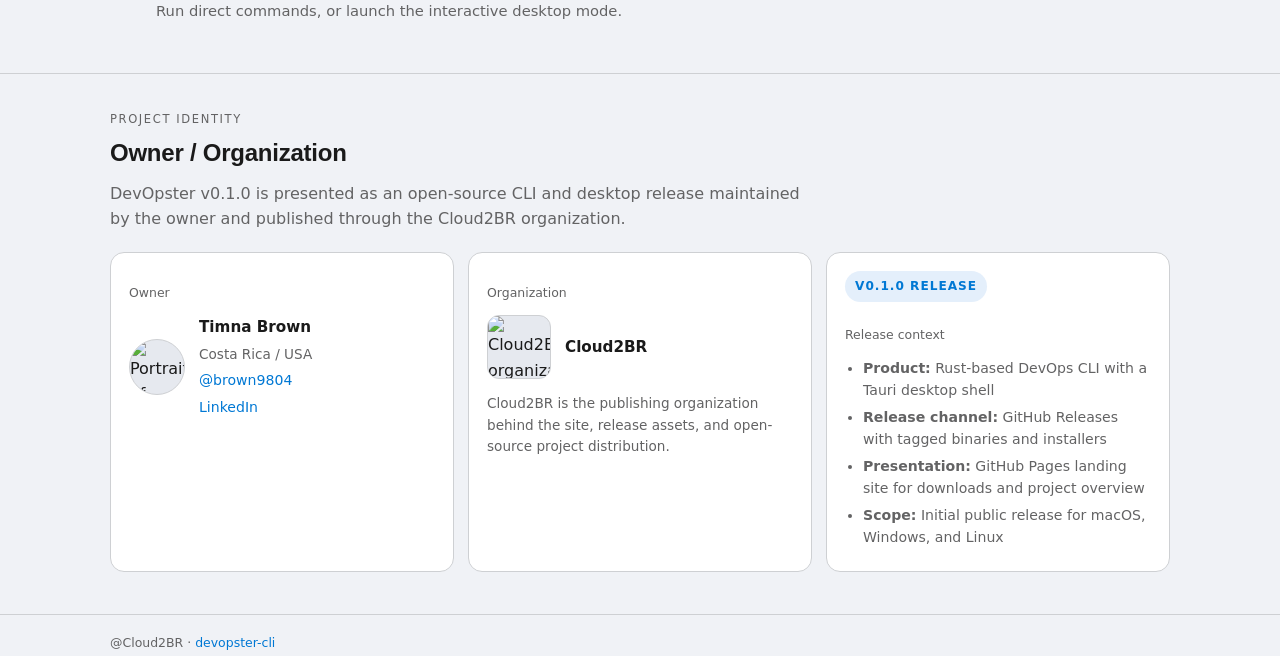
==== commit d3ceb5e7: "Merge pull request #22 from Cloud2BR/fix/macos-docs-foundry-flow docs(macos): align Gatekeeper guida" ====
--- a/docs/index.html
+++ b/docs/index.html
@@ -928,16 +928,9 @@
               <a class="download-label" id="dl-btn-macos" href="https://github.com/Cloud2BR/devopster-cli/releases/latest" target="_blank" rel="noopener noreferrer" aria-label="Download DevOpster for macOS">↓ Download for macOS</a>
               <div class="asset-files" id="assets-macos"></div>
               <div class="platform-tip">
-                <p style="margin:0 0 10px;"><span style="display:inline-block;background:#f59e0b;color:#fff;font-size:11px;font-weight:700;letter-spacing:.04em;padding:2px 7px;border-radius:4px;margin-right:6px;">PREVIEW BUILD</span>This release is not yet notarized by Apple. Run the command below in Terminal <strong>before</strong> opening the DMG so macOS doesn't block it.</p>
-                <strong>Step 1 — Remove macOS quarantine (Terminal):</strong>
-                <span class="copy-cmd" style="display:flex;align-items:center;gap:8px;margin-top:6px;margin-bottom:12px;"><code style="font-size:12px;word-break:break-all;">DMG_PATH="$(ls -t "$HOME"/Downloads/DevOpster*.dmg 2>/dev/null | head -n 1)"; [ -n "$DMG_PATH" ] &amp;&amp; xattr -dr com.apple.quarantine "$DMG_PATH" &amp;&amp; open "$DMG_PATH"</code><button type="button" class="copy-btn" data-copy='DMG_PATH="$(ls -t "$HOME"/Downloads/DevOpster*.dmg 2>/dev/null | head -n 1)"; [ -n "$DMG_PATH" ] && xattr -dr com.apple.quarantine "$DMG_PATH" && open "$DMG_PATH"'>Copy</button></span>
-                <strong>Step 2 — Drag the app into Applications:</strong>
-                <span class="drag-flow" aria-hidden="true" style="margin-top:8px;">
-                  <span class="drag-node"><img src="assets/icons/icon-192.png" alt="" loading="lazy"/><span class="drag-label">DevOpster.app</span></span>
-                  <span class="drag-arrow">→</span>
-                  <span class="drag-node"><span class="drag-folder"></span><span class="drag-label">Applications</span></span>
-                </span>
-                <span style="display:block;margin-top:10px;font-size:12px;color:var(--fg-muted,#888);"><strong>Optional:</strong> if the app is still blocked at first launch, run: <code style="background:var(--surface2);padding:2px 6px;border-radius:4px;">xattr -cr /Applications/DevOpster.app</code></span>
+                <strong>Gatekeeper:</strong> if macOS shows "Not Opened", open <strong>System Settings → Privacy &amp; Security</strong> and click <strong>Open Anyway</strong>, then open the DMG again.
+                <span class="copy-cmd" style="display:flex;align-items:center;gap:8px;margin-top:6px;"><code>xattr -cr /Applications/DevOpster.app</code><button type="button" class="copy-btn" data-copy='xattr -cr /Applications/DevOpster.app'>Copy</button></span>
+                <span style="display:block;margin-top:6px;color:var(--fg-muted,#888);">Run this only if the installed app is blocked at first launch.</span>
               </div>
             </article>
 
@@ -1006,10 +999,10 @@
                   macOS
                 </p>
                 <ol style="margin:0;padding-left:18px;color:var(--muted);font-size:0.84rem;line-height:1.7;">
-                  <li>Download the DMG from the macOS card.</li>
-                  <li><strong>Before opening it</strong>, open Terminal and run:<br/><code style="background:var(--surface2);padding:2px 6px;border-radius:4px;font-size:11px;word-break:break-all;">DMG_PATH="$(ls -t "$HOME"/Downloads/DevOpster*.dmg 2>/dev/null | head -n 1)"; [ -n "$DMG_PATH" ] &amp;&amp; xattr -dr com.apple.quarantine "$DMG_PATH" &amp;&amp; open "$DMG_PATH"</code></li>
+                  <li>Download the DMG and double-click it.</li>
+                  <li>If macOS shows <strong>"Not Opened"</strong>, open <strong>System Settings → Privacy &amp; Security</strong> and click <strong>Open Anyway</strong>.</li>
                   <li>Drag <code style="background:var(--surface2);padding:1px 4px;border-radius:4px;">DevOpster.app</code> <strong>→</strong> <code style="background:var(--surface2);padding:1px 4px;border-radius:4px;">/Applications</code>.</li>
-                  <li>If the app is still blocked at first launch, run: <code style="background:var(--surface2);padding:2px 6px;border-radius:4px;">xattr -cr /Applications/DevOpster.app</code></li>
+                  <li>If the app is still blocked at first launch: <code style="background:var(--surface2);padding:2px 6px;border-radius:4px;">xattr -cr /Applications/DevOpster.app</code></li>
                 </ol>
               </div>
               <div style="border:1px solid var(--border);border-radius:var(--radius-lg);background:var(--card);padding:18px 20px;">
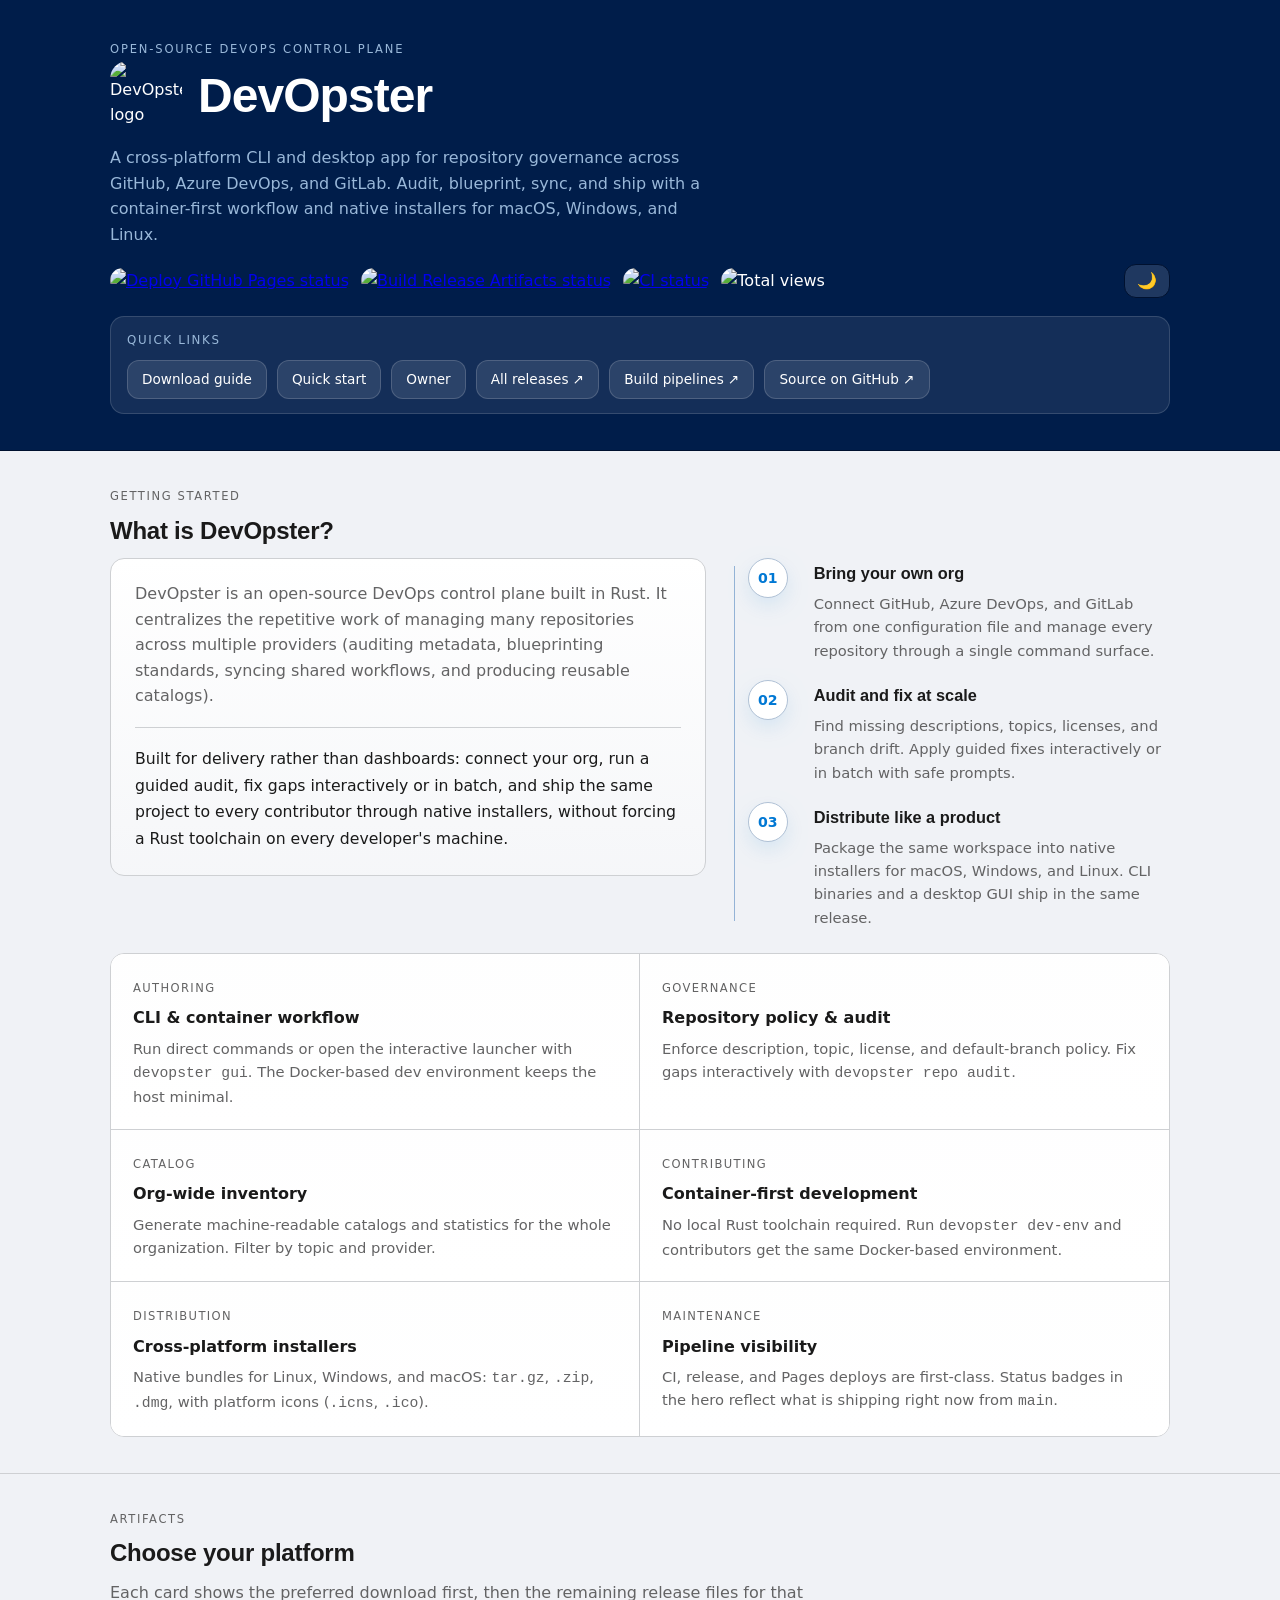
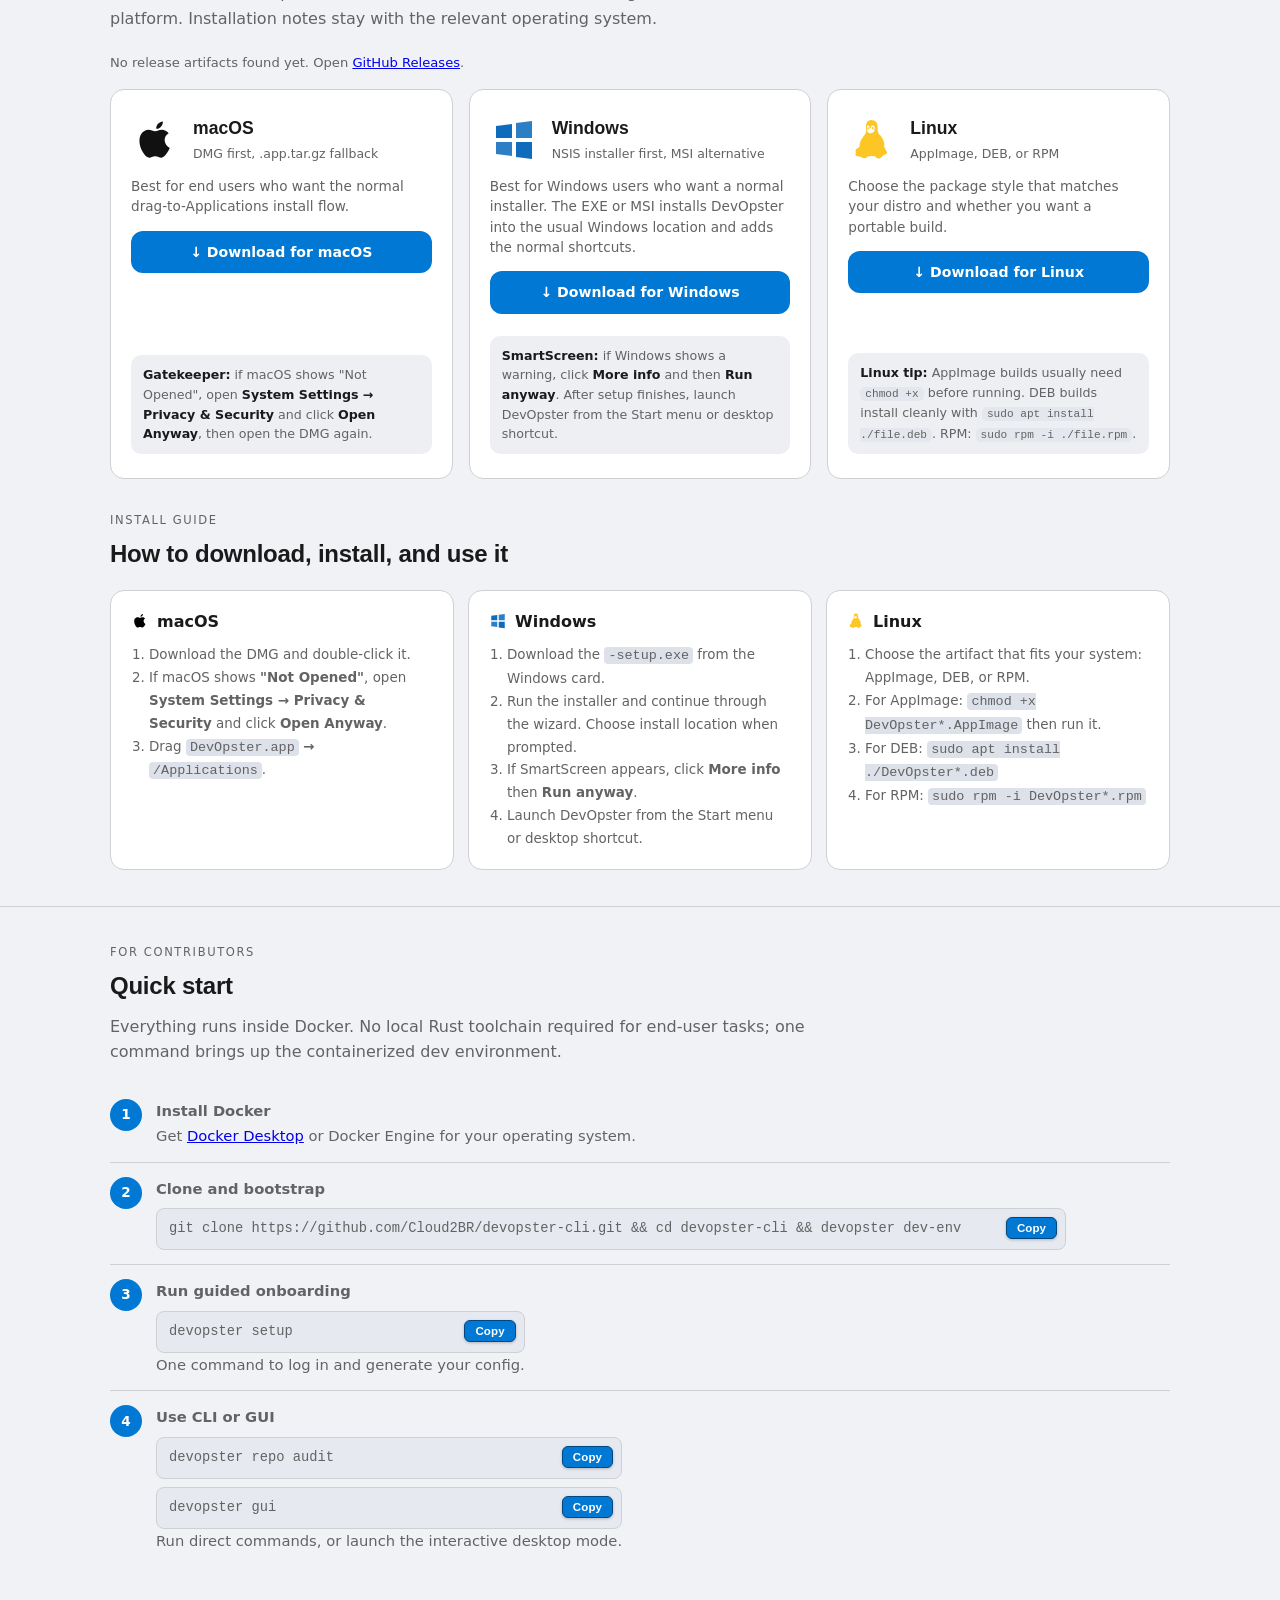
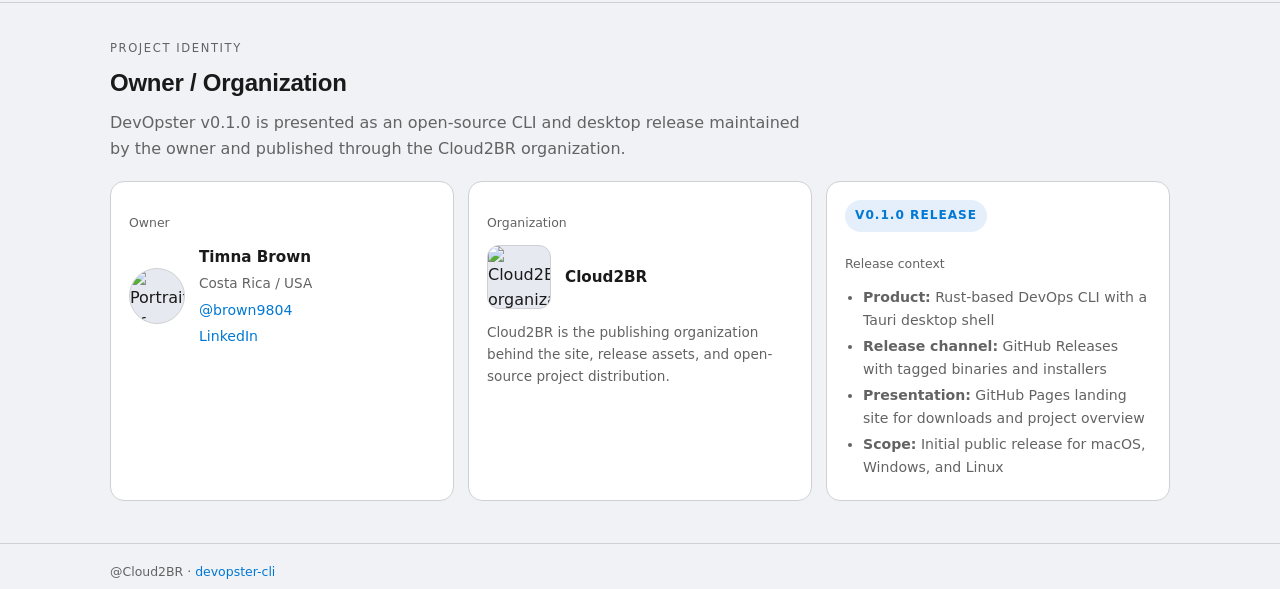
==== commit b2b2133f: "Merge pull request #26 from Cloud2BR/bug2x docs(macos): remove xattr command from instructions" ====
--- a/docs/index.html
+++ b/docs/index.html
@@ -929,8 +929,6 @@
               <div class="asset-files" id="assets-macos"></div>
               <div class="platform-tip">
                 <strong>Gatekeeper:</strong> if macOS shows "Not Opened", open <strong>System Settings → Privacy &amp; Security</strong> and click <strong>Open Anyway</strong>, then open the DMG again.
-                <span class="copy-cmd" style="display:flex;align-items:center;gap:8px;margin-top:6px;"><code>xattr -cr /Applications/DevOpster.app</code><button type="button" class="copy-btn" data-copy='xattr -cr /Applications/DevOpster.app'>Copy</button></span>
-                <span style="display:block;margin-top:6px;color:var(--fg-muted,#888);">Run this only if the installed app is blocked at first launch.</span>
               </div>
             </article>
 
@@ -1002,7 +1000,6 @@
                   <li>Download the DMG and double-click it.</li>
                   <li>If macOS shows <strong>"Not Opened"</strong>, open <strong>System Settings → Privacy &amp; Security</strong> and click <strong>Open Anyway</strong>.</li>
                   <li>Drag <code style="background:var(--surface2);padding:1px 4px;border-radius:4px;">DevOpster.app</code> <strong>→</strong> <code style="background:var(--surface2);padding:1px 4px;border-radius:4px;">/Applications</code>.</li>
-                  <li>If the app is still blocked at first launch: <code style="background:var(--surface2);padding:2px 6px;border-radius:4px;">xattr -cr /Applications/DevOpster.app</code></li>
                 </ol>
               </div>
               <div style="border:1px solid var(--border);border-radius:var(--radius-lg);background:var(--card);padding:18px 20px;">
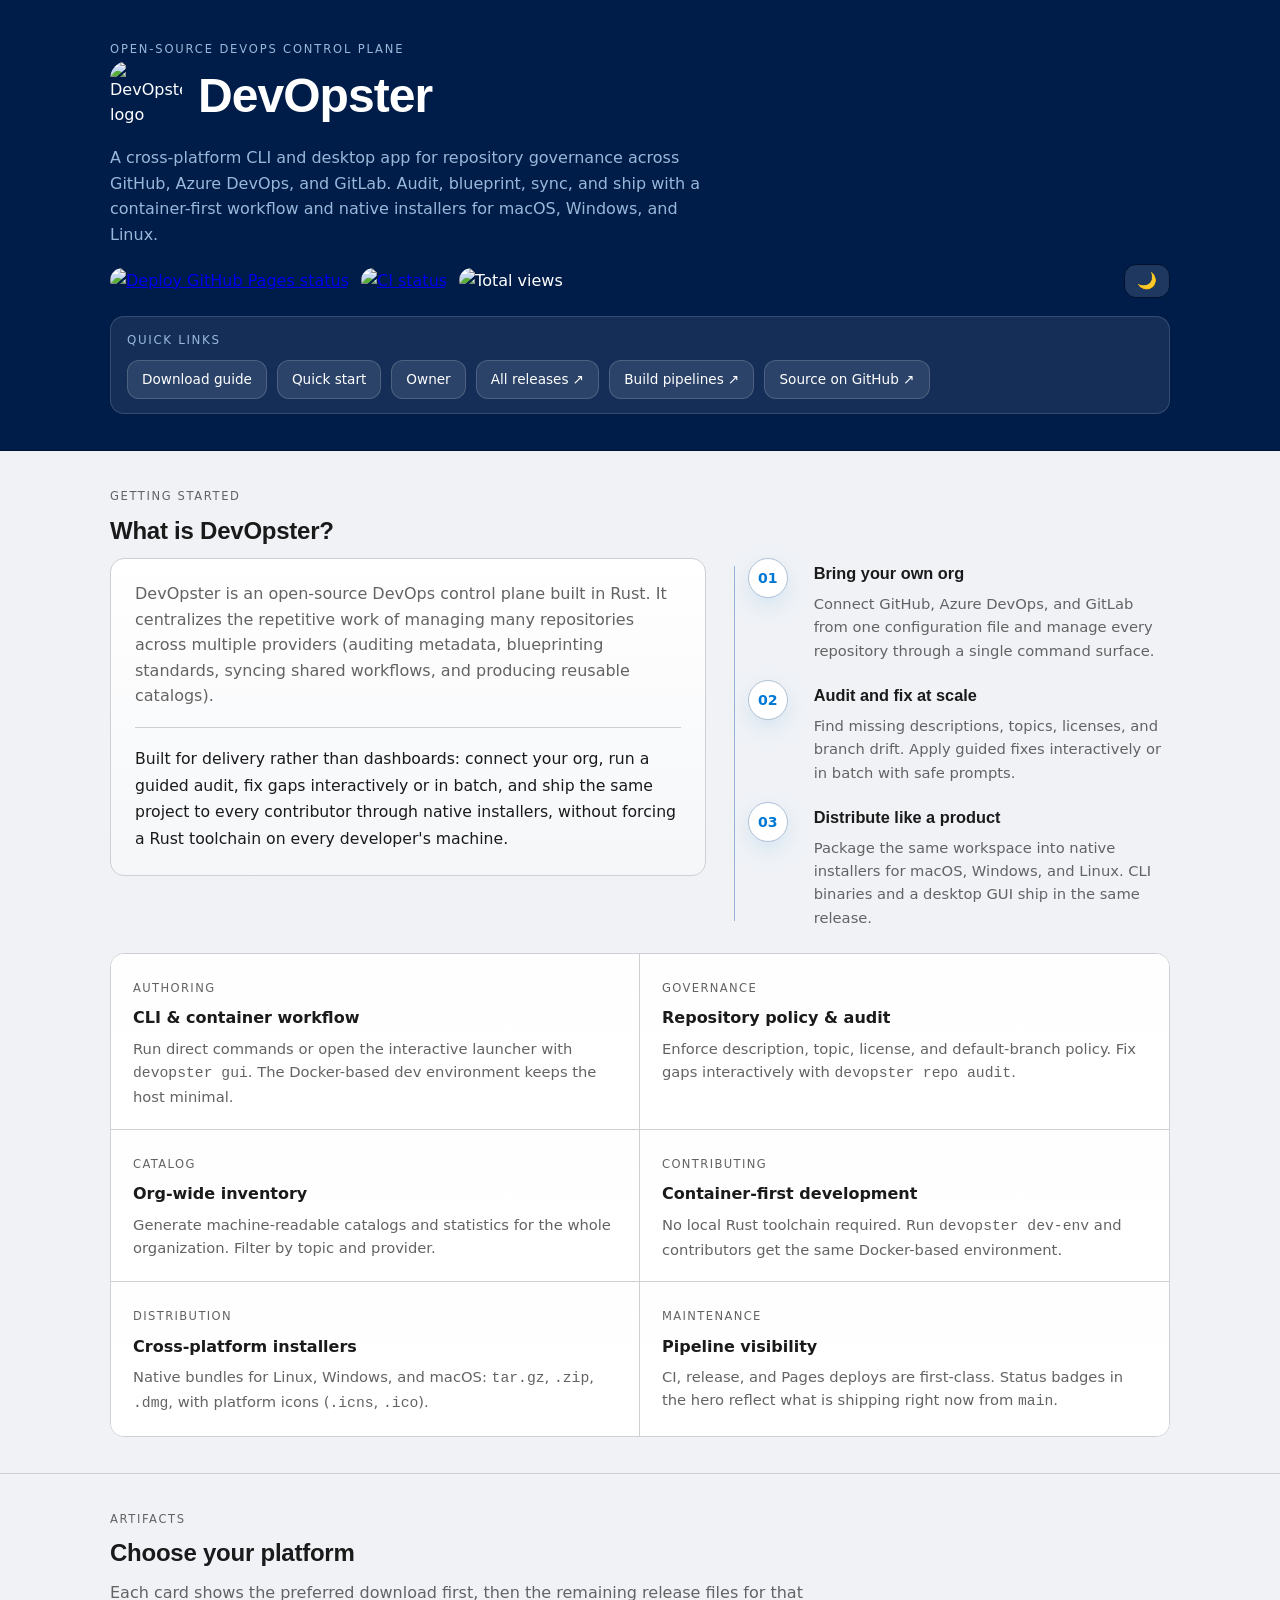
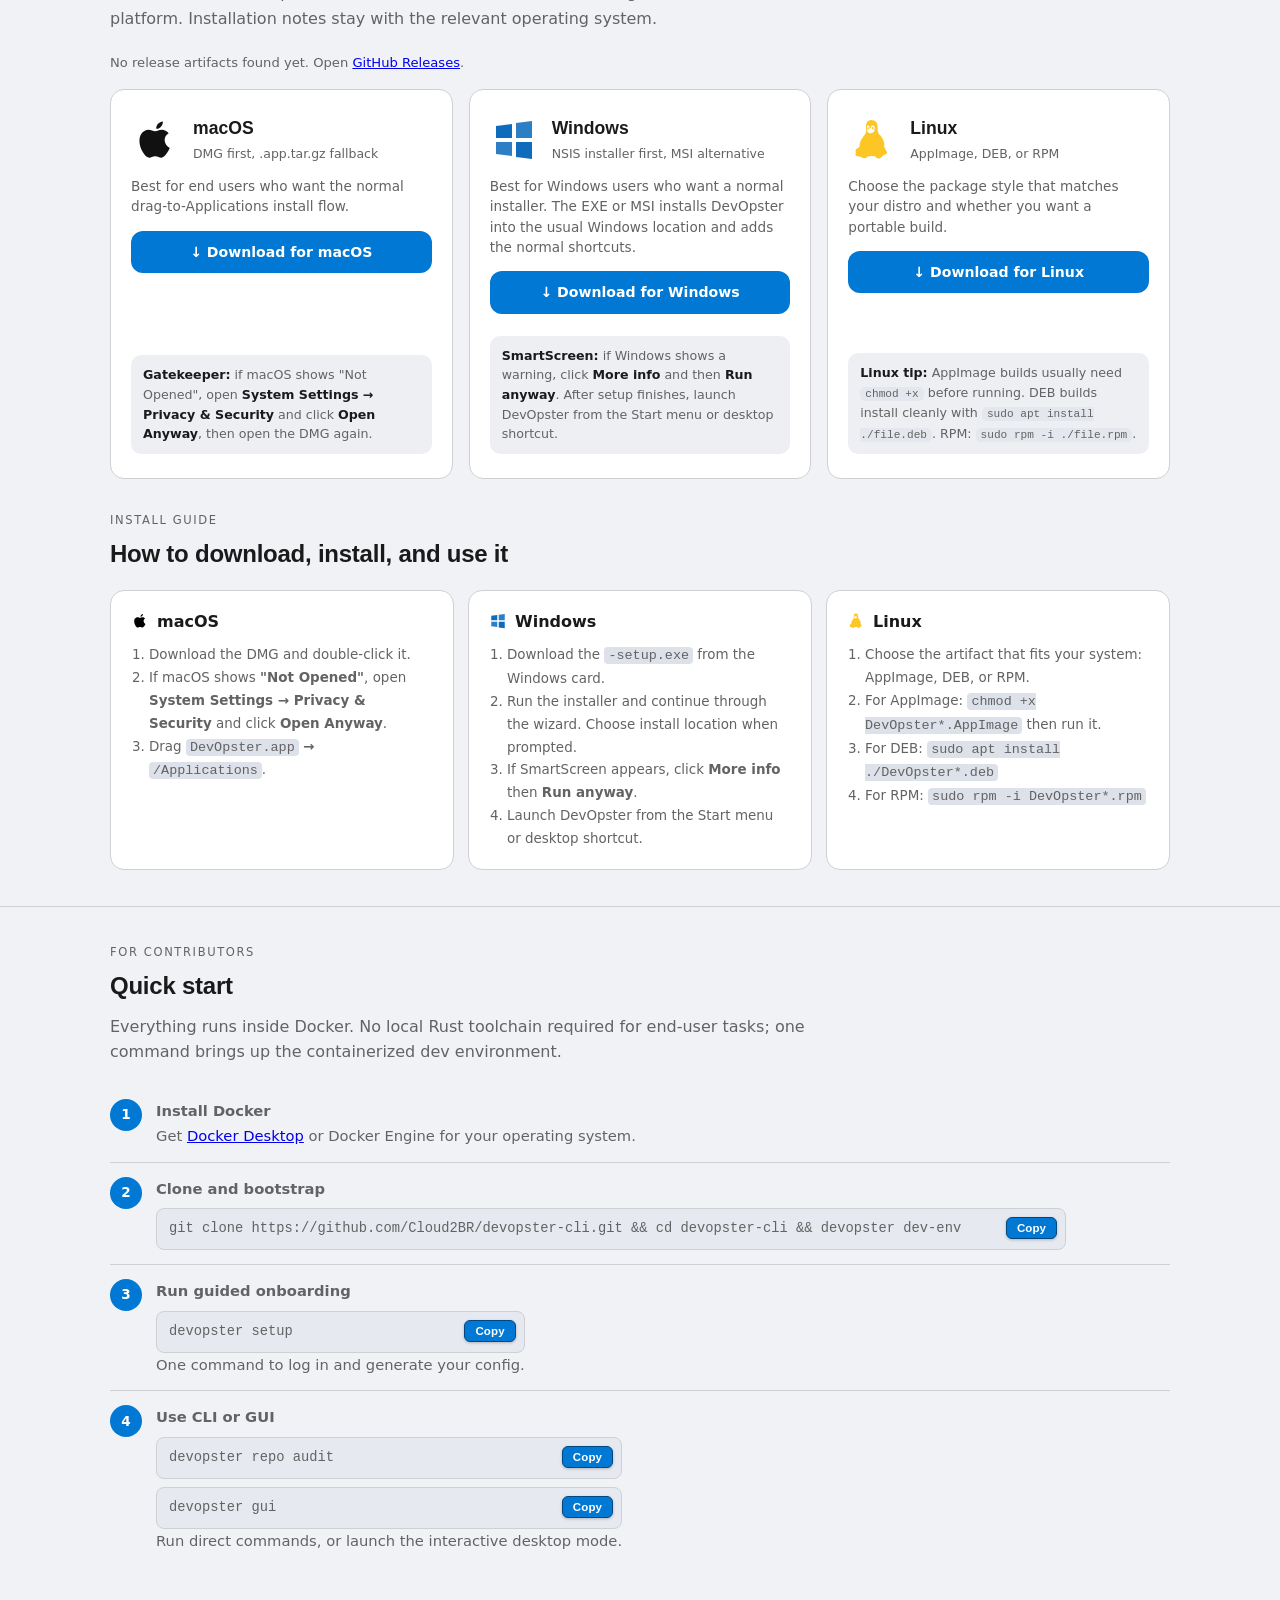
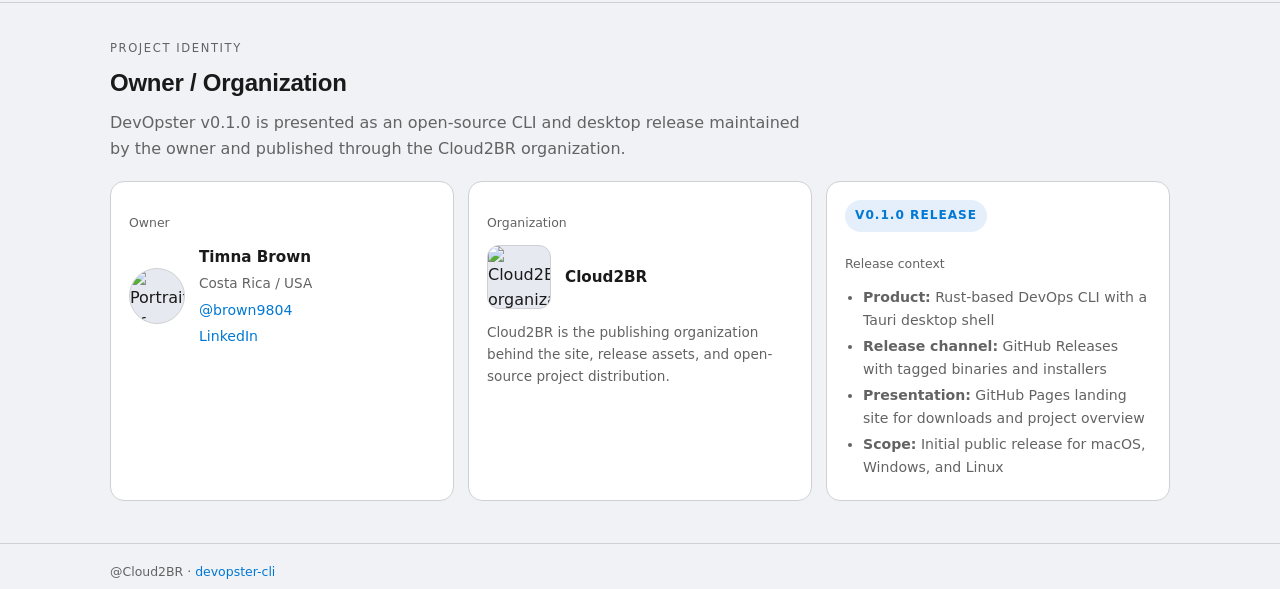
==== commit 236a2ab9: "chore: remove legacy release pipeline" ====
--- a/docs/index.html
+++ b/docs/index.html
@@ -630,18 +630,6 @@
         border-radius: 5px;
         font-size: 0.88em;
       }
-      /* legacy .platform-note kept for compat */
-      .platform-note { display: none; }
-      .platform-note .copy-cmd {
-        width: 100%;
-        box-sizing: border-box;
-        overflow: hidden;
-        white-space: normal;
-      }
-      .platform-note .copy-cmd code {
-        white-space: normal;
-      }
-
       /* ── Identity section ── */
       .identity-section {
         padding: 36px 0 42px;
@@ -789,9 +777,6 @@
         <div class="hero-bar">
           <a class="badge-link" href="https://github.com/Cloud2BR/devopster-cli/actions/workflows/deploy-pages.yml" target="_blank" rel="noopener noreferrer">
             <img src="https://github.com/Cloud2BR/devopster-cli/actions/workflows/deploy-pages.yml/badge.svg?branch=main" alt="Deploy GitHub Pages status" loading="lazy" />
-          </a>
-          <a class="badge-link" href="https://github.com/Cloud2BR/devopster-cli/actions/workflows/release-artifacts.yml" target="_blank" rel="noopener noreferrer">
-            <img src="https://github.com/Cloud2BR/devopster-cli/actions/workflows/release-artifacts.yml/badge.svg?branch=main" alt="Build Release Artifacts status" loading="lazy" />
           </a>
           <a class="badge-link" href="https://github.com/Cloud2BR/devopster-cli/actions/workflows/ci.yml" target="_blank" rel="noopener noreferrer">
             <img src="https://github.com/Cloud2BR/devopster-cli/actions/workflows/ci.yml/badge.svg?branch=main" alt="CI status" loading="lazy" />
@@ -1283,16 +1268,10 @@
           var stableUnified = stable.find(function (x) {
             return /^v/i.test(x.tag_name || '');
           });
-          var stableLegacyDesktop = stable.find(function (x) {
-            return /^desktop-v/i.test(x.tag_name || '');
-          });
           var prereleaseUnified = valid.find(function (x) {
             return x.prerelease && /^v/i.test(x.tag_name || '');
           });
-          var prereleaseLegacyDesktop = valid.find(function (x) {
-            return x.prerelease && /^desktop-v/i.test(x.tag_name || '');
-          });
-          return stableUnified || stableLegacyDesktop || stable[0] || prereleaseUnified || prereleaseLegacyDesktop || valid[0];
+          return stableUnified || stable[0] || prereleaseUnified || valid[0];
         }
 
         // Prefer a local JSON snapshot generated during Pages deploy.
